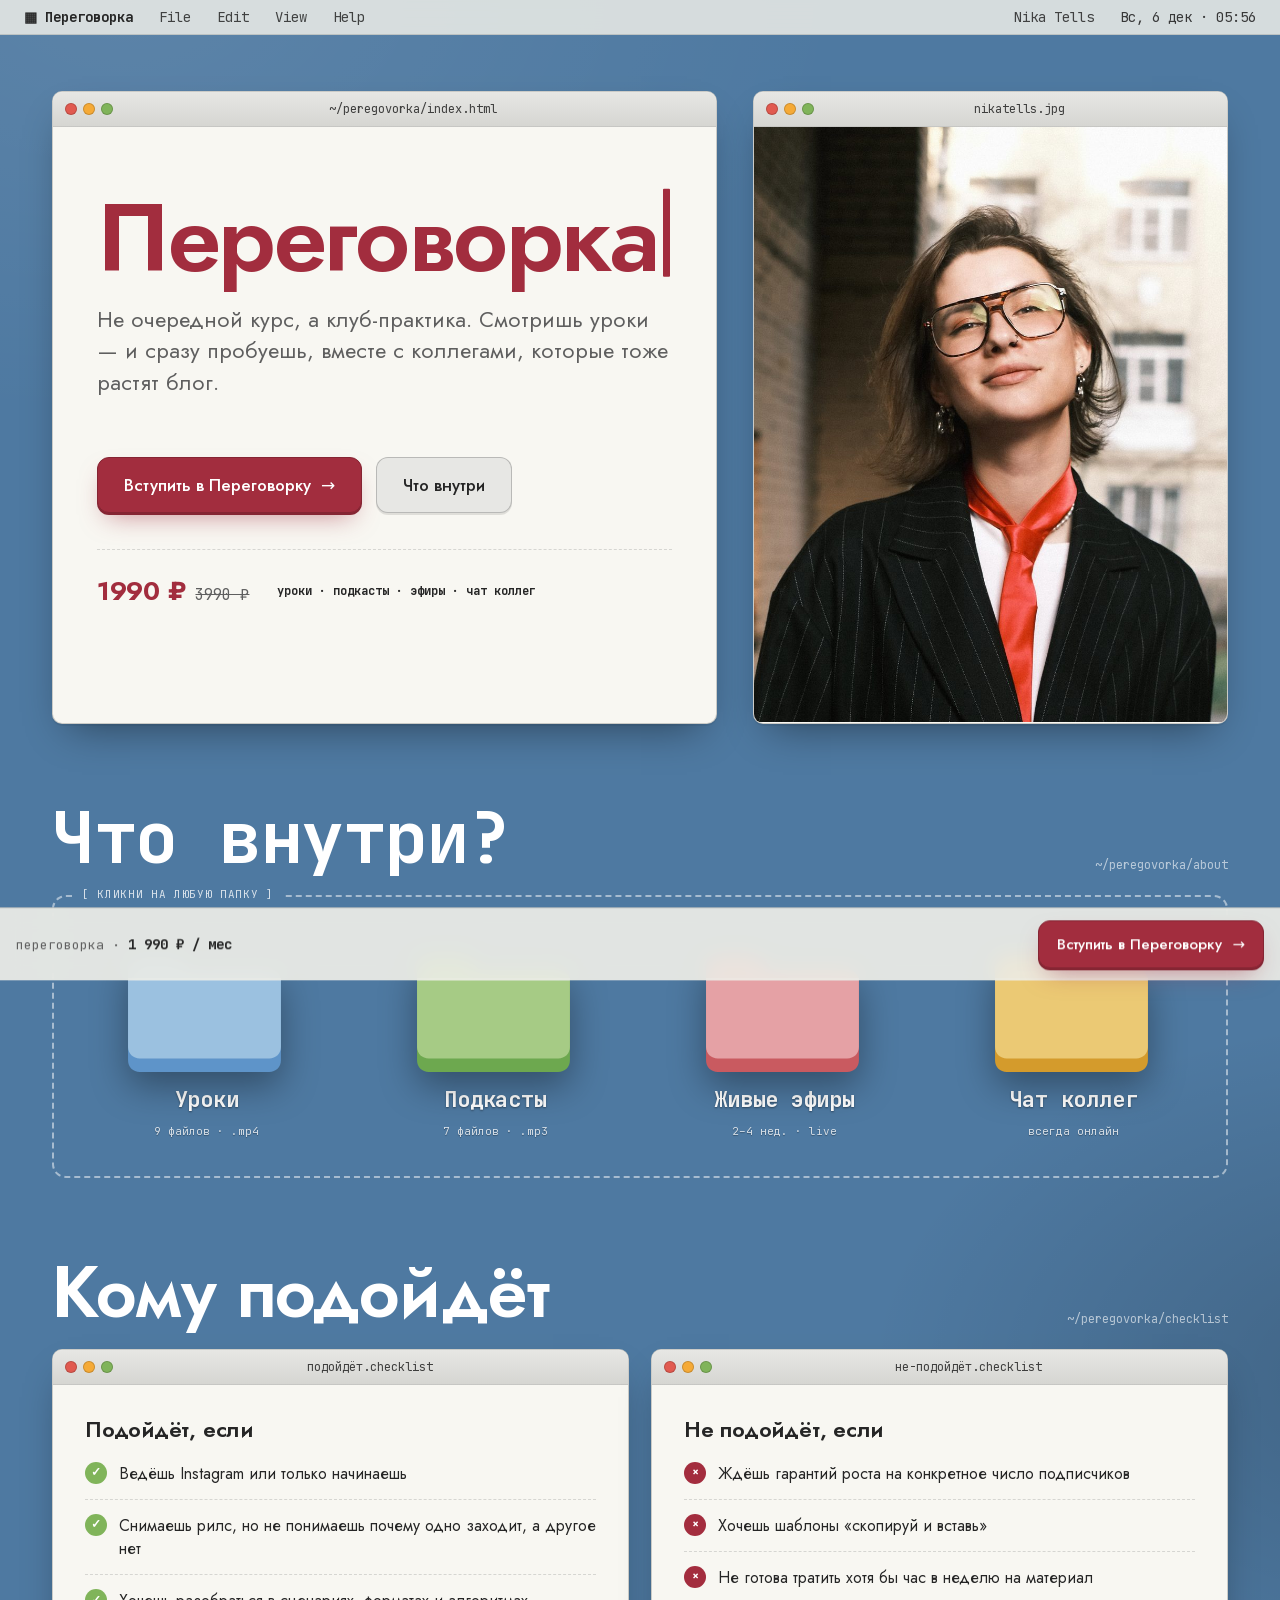
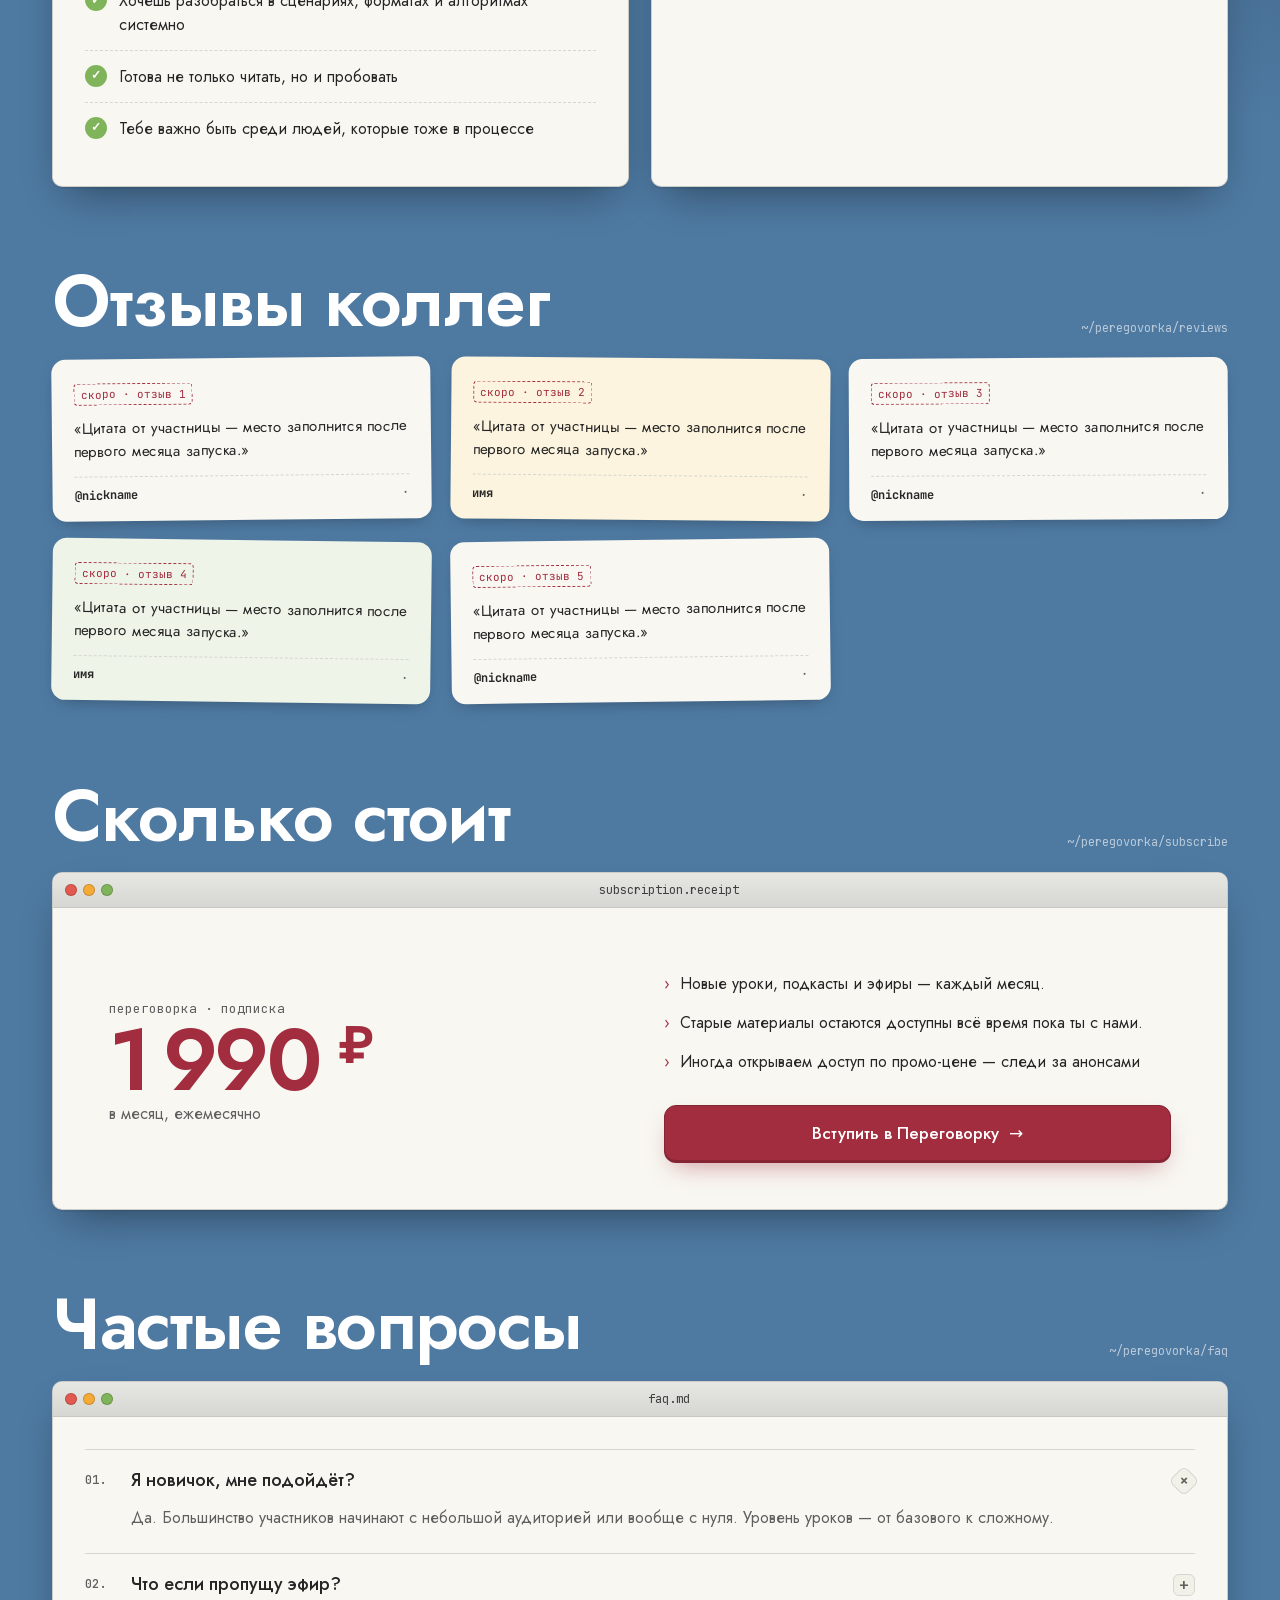
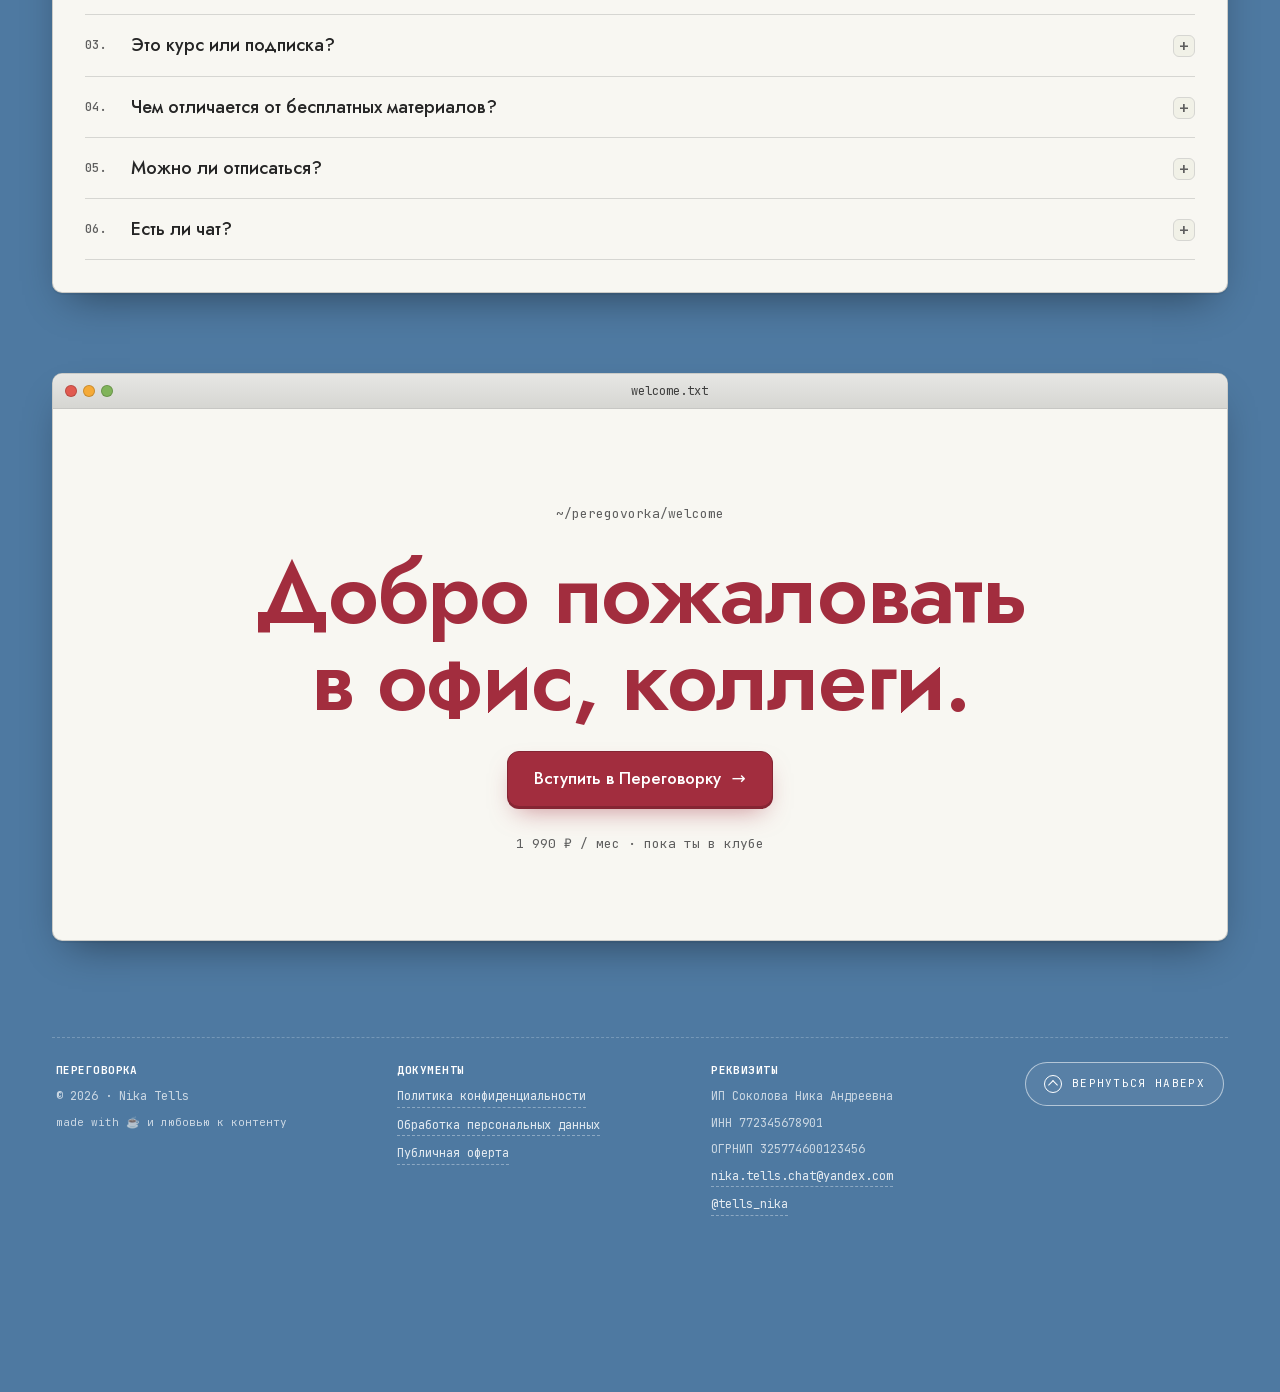
==== index.html @ 67dcc4d6 "hero rework: new lead copy, price fork, Nika photo (portrait card + mobile avatar byline); footer: r" ====
<!DOCTYPE html>
<html lang="ru"><head>
<meta charset="utf-8">
<meta name="viewport" content="width=device-width, initial-scale=1, viewport-fit=cover">
<title>Переговорка — закрытый канал для коллег по контенту</title>

<link rel="preconnect" href="https://fonts.googleapis.com">
<link rel="preconnect" href="https://fonts.gstatic.com" crossorigin="">
<style>/* cyrillic-ext */
@font-face {
  font-family: 'JetBrains Mono';
  font-style: normal;
  font-weight: 400;
  font-display: swap;
  src: url("assets/fonts/7d525f78-45b6-4151-8721-38cd5cc55873.woff2") format('woff2');
  unicode-range: U+0460-052F, U+1C80-1C8A, U+20B4, U+2DE0-2DFF, U+A640-A69F, U+FE2E-FE2F;
}
/* cyrillic */
@font-face {
  font-family: 'JetBrains Mono';
  font-style: normal;
  font-weight: 400;
  font-display: swap;
  src: url("assets/fonts/33773564-27f2-46d2-ac02-79bf94b6fef0.woff2") format('woff2');
  unicode-range: U+0301, U+0400-045F, U+0490-0491, U+04B0-04B1, U+2116;
}
/* greek */
@font-face {
  font-family: 'JetBrains Mono';
  font-style: normal;
  font-weight: 400;
  font-display: swap;
  src: url("assets/fonts/a0dda66d-fa15-4a64-88c3-a84119914d4a.woff2") format('woff2');
  unicode-range: U+0370-0377, U+037A-037F, U+0384-038A, U+038C, U+038E-03A1, U+03A3-03FF;
}
/* vietnamese */
@font-face {
  font-family: 'JetBrains Mono';
  font-style: normal;
  font-weight: 400;
  font-display: swap;
  src: url("assets/fonts/a0368765-8b7a-47cf-abe1-8f0c10786e99.woff2") format('woff2');
  unicode-range: U+0102-0103, U+0110-0111, U+0128-0129, U+0168-0169, U+01A0-01A1, U+01AF-01B0, U+0300-0301, U+0303-0304, U+0308-0309, U+0323, U+0329, U+1EA0-1EF9, U+20AB;
}
/* latin-ext */
@font-face {
  font-family: 'JetBrains Mono';
  font-style: normal;
  font-weight: 400;
  font-display: swap;
  src: url("assets/fonts/d216de63-ce4d-42bb-b8f4-de39a5acc627.woff2") format('woff2');
  unicode-range: U+0100-02BA, U+02BD-02C5, U+02C7-02CC, U+02CE-02D7, U+02DD-02FF, U+0304, U+0308, U+0329, U+1D00-1DBF, U+1E00-1E9F, U+1EF2-1EFF, U+2020, U+20A0-20AB, U+20AD-20C0, U+2113, U+2C60-2C7F, U+A720-A7FF;
}
/* latin */
@font-face {
  font-family: 'JetBrains Mono';
  font-style: normal;
  font-weight: 400;
  font-display: swap;
  src: url("assets/fonts/53fd3a00-3b4b-4d49-b9ed-c6ea33373774.woff2") format('woff2');
  unicode-range: U+0000-00FF, U+0131, U+0152-0153, U+02BB-02BC, U+02C6, U+02DA, U+02DC, U+0304, U+0308, U+0329, U+2000-206F, U+20AC, U+2122, U+2191, U+2193, U+2212, U+2215, U+FEFF, U+FFFD;
}
/* cyrillic-ext */
@font-face {
  font-family: 'JetBrains Mono';
  font-style: normal;
  font-weight: 500;
  font-display: swap;
  src: url("assets/fonts/7d525f78-45b6-4151-8721-38cd5cc55873.woff2") format('woff2');
  unicode-range: U+0460-052F, U+1C80-1C8A, U+20B4, U+2DE0-2DFF, U+A640-A69F, U+FE2E-FE2F;
}
/* cyrillic */
@font-face {
  font-family: 'JetBrains Mono';
  font-style: normal;
  font-weight: 500;
  font-display: swap;
  src: url("assets/fonts/33773564-27f2-46d2-ac02-79bf94b6fef0.woff2") format('woff2');
  unicode-range: U+0301, U+0400-045F, U+0490-0491, U+04B0-04B1, U+2116;
}
/* greek */
@font-face {
  font-family: 'JetBrains Mono';
  font-style: normal;
  font-weight: 500;
  font-display: swap;
  src: url("assets/fonts/a0dda66d-fa15-4a64-88c3-a84119914d4a.woff2") format('woff2');
  unicode-range: U+0370-0377, U+037A-037F, U+0384-038A, U+038C, U+038E-03A1, U+03A3-03FF;
}
/* vietnamese */
@font-face {
  font-family: 'JetBrains Mono';
  font-style: normal;
  font-weight: 500;
  font-display: swap;
  src: url("assets/fonts/a0368765-8b7a-47cf-abe1-8f0c10786e99.woff2") format('woff2');
  unicode-range: U+0102-0103, U+0110-0111, U+0128-0129, U+0168-0169, U+01A0-01A1, U+01AF-01B0, U+0300-0301, U+0303-0304, U+0308-0309, U+0323, U+0329, U+1EA0-1EF9, U+20AB;
}
/* latin-ext */
@font-face {
  font-family: 'JetBrains Mono';
  font-style: normal;
  font-weight: 500;
  font-display: swap;
  src: url("assets/fonts/d216de63-ce4d-42bb-b8f4-de39a5acc627.woff2") format('woff2');
  unicode-range: U+0100-02BA, U+02BD-02C5, U+02C7-02CC, U+02CE-02D7, U+02DD-02FF, U+0304, U+0308, U+0329, U+1D00-1DBF, U+1E00-1E9F, U+1EF2-1EFF, U+2020, U+20A0-20AB, U+20AD-20C0, U+2113, U+2C60-2C7F, U+A720-A7FF;
}
/* latin */
@font-face {
  font-family: 'JetBrains Mono';
  font-style: normal;
  font-weight: 500;
  font-display: swap;
  src: url("assets/fonts/53fd3a00-3b4b-4d49-b9ed-c6ea33373774.woff2") format('woff2');
  unicode-range: U+0000-00FF, U+0131, U+0152-0153, U+02BB-02BC, U+02C6, U+02DA, U+02DC, U+0304, U+0308, U+0329, U+2000-206F, U+20AC, U+2122, U+2191, U+2193, U+2212, U+2215, U+FEFF, U+FFFD;
}
/* cyrillic-ext */
@font-face {
  font-family: 'JetBrains Mono';
  font-style: normal;
  font-weight: 700;
  font-display: swap;
  src: url("assets/fonts/7d525f78-45b6-4151-8721-38cd5cc55873.woff2") format('woff2');
  unicode-range: U+0460-052F, U+1C80-1C8A, U+20B4, U+2DE0-2DFF, U+A640-A69F, U+FE2E-FE2F;
}
/* cyrillic */
@font-face {
  font-family: 'JetBrains Mono';
  font-style: normal;
  font-weight: 700;
  font-display: swap;
  src: url("assets/fonts/33773564-27f2-46d2-ac02-79bf94b6fef0.woff2") format('woff2');
  unicode-range: U+0301, U+0400-045F, U+0490-0491, U+04B0-04B1, U+2116;
}
/* greek */
@font-face {
  font-family: 'JetBrains Mono';
  font-style: normal;
  font-weight: 700;
  font-display: swap;
  src: url("assets/fonts/a0dda66d-fa15-4a64-88c3-a84119914d4a.woff2") format('woff2');
  unicode-range: U+0370-0377, U+037A-037F, U+0384-038A, U+038C, U+038E-03A1, U+03A3-03FF;
}
/* vietnamese */
@font-face {
  font-family: 'JetBrains Mono';
  font-style: normal;
  font-weight: 700;
  font-display: swap;
  src: url("assets/fonts/a0368765-8b7a-47cf-abe1-8f0c10786e99.woff2") format('woff2');
  unicode-range: U+0102-0103, U+0110-0111, U+0128-0129, U+0168-0169, U+01A0-01A1, U+01AF-01B0, U+0300-0301, U+0303-0304, U+0308-0309, U+0323, U+0329, U+1EA0-1EF9, U+20AB;
}
/* latin-ext */
@font-face {
  font-family: 'JetBrains Mono';
  font-style: normal;
  font-weight: 700;
  font-display: swap;
  src: url("assets/fonts/d216de63-ce4d-42bb-b8f4-de39a5acc627.woff2") format('woff2');
  unicode-range: U+0100-02BA, U+02BD-02C5, U+02C7-02CC, U+02CE-02D7, U+02DD-02FF, U+0304, U+0308, U+0329, U+1D00-1DBF, U+1E00-1E9F, U+1EF2-1EFF, U+2020, U+20A0-20AB, U+20AD-20C0, U+2113, U+2C60-2C7F, U+A720-A7FF;
}
/* latin */
@font-face {
  font-family: 'JetBrains Mono';
  font-style: normal;
  font-weight: 700;
  font-display: swap;
  src: url("assets/fonts/53fd3a00-3b4b-4d49-b9ed-c6ea33373774.woff2") format('woff2');
  unicode-range: U+0000-00FF, U+0131, U+0152-0153, U+02BB-02BC, U+02C6, U+02DA, U+02DC, U+0304, U+0308, U+0329, U+2000-206F, U+20AC, U+2122, U+2191, U+2193, U+2212, U+2215, U+FEFF, U+FFFD;
}
/* cyrillic */
@font-face {
  font-family: 'Jost';
  font-style: normal;
  font-weight: 400;
  font-display: swap;
  src: url("assets/fonts/aaf7471b-4a10-45ea-9744-6856aff43ccb.woff2") format('woff2');
  unicode-range: U+0301, U+0400-045F, U+0490-0491, U+04B0-04B1, U+2116;
}
/* latin-ext */
@font-face {
  font-family: 'Jost';
  font-style: normal;
  font-weight: 400;
  font-display: swap;
  src: url("assets/fonts/447b1b85-316c-4622-937e-bc30ddf2b51e.woff2") format('woff2');
  unicode-range: U+0100-02BA, U+02BD-02C5, U+02C7-02CC, U+02CE-02D7, U+02DD-02FF, U+0304, U+0308, U+0329, U+1D00-1DBF, U+1E00-1E9F, U+1EF2-1EFF, U+2020, U+20A0-20AB, U+20AD-20C0, U+2113, U+2C60-2C7F, U+A720-A7FF;
}
/* latin */
@font-face {
  font-family: 'Jost';
  font-style: normal;
  font-weight: 400;
  font-display: swap;
  src: url("assets/fonts/dd70dbce-d1fb-442c-b562-ff28ec5b200f.woff2") format('woff2');
  unicode-range: U+0000-00FF, U+0131, U+0152-0153, U+02BB-02BC, U+02C6, U+02DA, U+02DC, U+0304, U+0308, U+0329, U+2000-206F, U+20AC, U+2122, U+2191, U+2193, U+2212, U+2215, U+FEFF, U+FFFD;
}
/* cyrillic */
@font-face {
  font-family: 'Jost';
  font-style: normal;
  font-weight: 500;
  font-display: swap;
  src: url("assets/fonts/aaf7471b-4a10-45ea-9744-6856aff43ccb.woff2") format('woff2');
  unicode-range: U+0301, U+0400-045F, U+0490-0491, U+04B0-04B1, U+2116;
}
/* latin-ext */
@font-face {
  font-family: 'Jost';
  font-style: normal;
  font-weight: 500;
  font-display: swap;
  src: url("assets/fonts/447b1b85-316c-4622-937e-bc30ddf2b51e.woff2") format('woff2');
  unicode-range: U+0100-02BA, U+02BD-02C5, U+02C7-02CC, U+02CE-02D7, U+02DD-02FF, U+0304, U+0308, U+0329, U+1D00-1DBF, U+1E00-1E9F, U+1EF2-1EFF, U+2020, U+20A0-20AB, U+20AD-20C0, U+2113, U+2C60-2C7F, U+A720-A7FF;
}
/* latin */
@font-face {
  font-family: 'Jost';
  font-style: normal;
  font-weight: 500;
  font-display: swap;
  src: url("assets/fonts/dd70dbce-d1fb-442c-b562-ff28ec5b200f.woff2") format('woff2');
  unicode-range: U+0000-00FF, U+0131, U+0152-0153, U+02BB-02BC, U+02C6, U+02DA, U+02DC, U+0304, U+0308, U+0329, U+2000-206F, U+20AC, U+2122, U+2191, U+2193, U+2212, U+2215, U+FEFF, U+FFFD;
}
/* cyrillic */
@font-face {
  font-family: 'Jost';
  font-style: normal;
  font-weight: 600;
  font-display: swap;
  src: url("assets/fonts/aaf7471b-4a10-45ea-9744-6856aff43ccb.woff2") format('woff2');
  unicode-range: U+0301, U+0400-045F, U+0490-0491, U+04B0-04B1, U+2116;
}
/* latin-ext */
@font-face {
  font-family: 'Jost';
  font-style: normal;
  font-weight: 600;
  font-display: swap;
  src: url("assets/fonts/447b1b85-316c-4622-937e-bc30ddf2b51e.woff2") format('woff2');
  unicode-range: U+0100-02BA, U+02BD-02C5, U+02C7-02CC, U+02CE-02D7, U+02DD-02FF, U+0304, U+0308, U+0329, U+1D00-1DBF, U+1E00-1E9F, U+1EF2-1EFF, U+2020, U+20A0-20AB, U+20AD-20C0, U+2113, U+2C60-2C7F, U+A720-A7FF;
}
/* latin */
@font-face {
  font-family: 'Jost';
  font-style: normal;
  font-weight: 600;
  font-display: swap;
  src: url("assets/fonts/dd70dbce-d1fb-442c-b562-ff28ec5b200f.woff2") format('woff2');
  unicode-range: U+0000-00FF, U+0131, U+0152-0153, U+02BB-02BC, U+02C6, U+02DA, U+02DC, U+0304, U+0308, U+0329, U+2000-206F, U+20AC, U+2122, U+2191, U+2193, U+2212, U+2215, U+FEFF, U+FFFD;
}
/* cyrillic */
@font-face {
  font-family: 'Jost';
  font-style: normal;
  font-weight: 700;
  font-display: swap;
  src: url("assets/fonts/aaf7471b-4a10-45ea-9744-6856aff43ccb.woff2") format('woff2');
  unicode-range: U+0301, U+0400-045F, U+0490-0491, U+04B0-04B1, U+2116;
}
/* latin-ext */
@font-face {
  font-family: 'Jost';
  font-style: normal;
  font-weight: 700;
  font-display: swap;
  src: url("assets/fonts/447b1b85-316c-4622-937e-bc30ddf2b51e.woff2") format('woff2');
  unicode-range: U+0100-02BA, U+02BD-02C5, U+02C7-02CC, U+02CE-02D7, U+02DD-02FF, U+0304, U+0308, U+0329, U+1D00-1DBF, U+1E00-1E9F, U+1EF2-1EFF, U+2020, U+20A0-20AB, U+20AD-20C0, U+2113, U+2C60-2C7F, U+A720-A7FF;
}
/* latin */
@font-face {
  font-family: 'Jost';
  font-style: normal;
  font-weight: 700;
  font-display: swap;
  src: url("assets/fonts/dd70dbce-d1fb-442c-b562-ff28ec5b200f.woff2") format('woff2');
  unicode-range: U+0000-00FF, U+0131, U+0152-0153, U+02BB-02BC, U+02C6, U+02DA, U+02DC, U+0304, U+0308, U+0329, U+2000-206F, U+20AC, U+2122, U+2191, U+2193, U+2212, U+2215, U+FEFF, U+FFFD;
}
</style>
<style>
  /* ---------- tokens ---------- */
  :root{
    --desk:        rgb(78,121,161);
    --desk-2:      rgb(63,103,140);
    --desk-deep:   rgb(45,80,115);
    --paper:       rgb(248,247,242);
    --paper-2:     rgb(241,241,231);
    --ink:         rgb(38,38,38);
    --ink-soft:    rgb(95,95,95);
    --line:        rgb(214,214,210);
    --line-2:      rgb(228,228,224);
    --bar:         rgb(231,231,228);
    --bar-2:       rgb(214,214,210);
    --accent:      rgb(162,45,62);   /* burgundy */
    --accent-deep: rgb(133,37,51);
    --highlight:   rgb(255,210,84);  /* warm yellow */
    --green:       rgb(128,180,90);
    --orange:      rgb(245,170,55);
    --red:         rgb(225,90,80);
    --blue-link:   rgb(45,115,180);
    --shadow-win:  0 1px 0 rgba(255,255,255,.4) inset, 0 18px 40px -16px rgba(0,0,0,.45), 0 2px 0 rgba(0,0,0,.06);
    --shadow-sm:   0 6px 18px -10px rgba(0,0,0,.5);
    --r-win:       10px;
    --r-card:      14px;
    --mono:        "JetBrains Mono", ui-monospace, SFMono-Regular, Menlo, monospace;
    --sans:        "Jost", ui-sans-serif, system-ui, -apple-system, "Segoe UI", Helvetica, Arial, sans-serif;
  }

  *{ box-sizing: border-box; }
  html, body{ margin:0; padding:0; }
  html{ background: var(--desk); }
  body{
    font-family: var(--sans);
    color: var(--ink);
    background:
      radial-gradient(1200px 700px at 10% 0%, rgba(255,255,255,.08), transparent 60%),
      radial-gradient(900px 600px at 110% 30%, rgba(0,0,0,.18), transparent 60%),
      var(--desk);
    min-height: 100vh;
    overflow-x: hidden;
    -webkit-font-smoothing: antialiased;
    text-rendering: optimizeLegibility;
    padding-bottom: 96px; /* room for sticky CTA */
  }

  ::selection{ background: var(--highlight); color: var(--ink); }

  /* ---------- top menubar (decorative) ---------- */
  .menubar{
    position: sticky; top: 0; z-index: 50;
    background: rgba(238,238,232,.85);
    backdrop-filter: blur(10px);
    -webkit-backdrop-filter: blur(10px);
    border-bottom: 1px solid rgba(0,0,0,.12);
    color: var(--ink);
    font-family: var(--mono);
    font-size: 13px;
    display: flex; align-items: center; gap: 22px;
    padding: 8px 18px;
  }
  .menubar .logo{ font-weight: 700; }
  .menubar .item{ opacity: .85; }
  .menubar .spacer{ flex: 1; }
  .menubar .clock{ font-variant-numeric: tabular-nums; opacity: .9; }
  .menubar .item.hide-sm{ display: none; }
  @media (min-width: 720px){
    .menubar{ font-size: 14px; gap: 26px; padding: 8px 24px; }
    .menubar .item.hide-sm{ display: inline; }
  }

  /* ---------- shell ---------- */
  .desk{
    max-width: 1240px;
    margin: 0 auto;
    padding: 28px 16px 60px;
  }
  @media (min-width: 720px){ .desk{ padding: 56px 32px 80px; } }

  /* ---------- generic window ---------- */
  .win{
    position: relative;
    background: var(--paper);
    border-radius: var(--r-win);
    box-shadow: var(--shadow-win);
    overflow: hidden;
    border: 1px solid rgba(0,0,0,.18);
  }
  .win-bar{
    display: flex; align-items: center; gap: 10px;
    padding: 9px 12px;
    background: linear-gradient(180deg, var(--bar), var(--bar-2));
    border-bottom: 1px solid rgba(0,0,0,.14);
    font-family: var(--mono);
    font-size: 12px;
    color: rgba(0,0,0,.72);
  }
  .dots{ display: flex; gap: 6px; flex-shrink: 0; }
  .dot{ width: 12px; height: 12px; border-radius: 999px; box-shadow: inset 0 0 0 1px rgba(0,0,0,.18); }
  .dot.r{ background: var(--red); }
  .dot.y{ background: var(--orange); }
  .dot.g{ background: var(--green); }
  .win-title{
    flex: 1;
    text-align: center;
    font-family: var(--mono);
    font-size: 12px;
    color: rgba(0,0,0,.72);
    white-space: nowrap;
    overflow: hidden;
    text-overflow: ellipsis;
    padding: 0 8px;
  }
  .win-meta{ font-family: var(--mono); font-size: 11px; color: rgba(0,0,0,.5); flex-shrink: 0; }
  .win-body{ padding: 20px; }
  @media (min-width: 720px){ .win-body{ padding: 32px; } }

  /* ---------- buttons ---------- */
  .btn{
    display: inline-flex; align-items: center; justify-content: center; gap: 10px;
    font-family: var(--sans);
    font-weight: 500;
    font-size: 17px;
    line-height: 1;
    padding: 18px 26px;
    border-radius: 12px;
    border: 1px solid var(--accent-deep);
    background: var(--accent);
    color: #fff;
    text-decoration: none;
    cursor: pointer;
    box-shadow: 0 2px 0 var(--accent-deep), 0 12px 26px -10px rgba(162,45,62,.55);
    transition: transform .08s ease, box-shadow .15s ease, background .15s ease;
    min-height: 56px;
    white-space: nowrap;
  }
  .btn:hover{ background: rgb(178,55,72); }
  .btn:active{ transform: translateY(1px); box-shadow: 0 1px 0 var(--accent-deep), 0 6px 14px -8px rgba(162,45,62,.5); }
  .btn .arrow{ transition: transform .15s ease; }
  .btn:hover .arrow{ transform: translateX(3px); }
  .btn.ghost{
    background: var(--bar);
    color: var(--ink);
    border-color: rgba(0,0,0,.2);
    box-shadow: 0 2px 0 rgba(0,0,0,.1);
  }
  .btn.ghost:hover{ background: rgb(220,220,214); }

  /* ---------- typography ---------- */
  h1,h2,h3{ margin: 0; font-weight: 600; letter-spacing: -.01em; text-wrap: balance; }
  .display{
    font-family: var(--sans);
    font-weight: 600;
    font-size: clamp(38px, 10vw, 96px);
    line-height: .95;
    letter-spacing: -.025em;
    color: var(--accent);
    white-space: nowrap;
    max-width: 100%;
    /* keep height stable while text mutates */
    min-height: 1em;
    display: inline-flex;
    align-items: baseline;
  }
  /* reserve one line of height even when typed span is empty */
  .display::before{
    content: "\00a0";
    display: inline-block;
    width: 0;
    visibility: hidden;
  }
  .typed{ display: inline; }
  .caret{
    display: inline-block;
    width: .07em;
    height: .92em;
    background: var(--accent);
    margin-left: .06em;
    transform: translateY(.06em);
    animation: caret-blink 1s steps(2) infinite;
    border-radius: 1px;
    flex-shrink: 0;
  }
  @keyframes caret-blink{
    0%, 50% { opacity: 1; }
    50.01%, 100% { opacity: 0; }
  }
  @media (prefers-reduced-motion: reduce){
    .caret{ animation: none; opacity: 1; }
  }
  .h-section{
    font-family: var(--sans);
    font-weight: 600;
    font-size: clamp(34px, 6.5vw, 72px);
    line-height: .95;
    letter-spacing: -.02em;
    color: var(--accent);
  }
  .h-card{
    font-family: var(--sans);
    font-weight: 600;
    font-size: 22px;
    line-height: 1.15;
    letter-spacing: -.01em;
    color: var(--ink);
  }
  .lead{
    font-size: 18px; line-height: 1.45; color: var(--ink-soft);
    text-wrap: pretty;
  }
  @media (min-width: 720px){ .lead{ font-size: 22px; } }
  .body{ font-size: 16px; line-height: 1.5; color: var(--ink); text-wrap: pretty; }
  .label-mono{
    font-family: var(--mono);
    font-size: 12px;
    letter-spacing: .04em;
    color: var(--ink-soft);
    text-transform: lowercase;
  }
  .kbd{
    font-family: var(--mono);
    font-size: 11px;
    background: var(--paper-2);
    border: 1px solid var(--line);
    border-radius: 4px;
    padding: 2px 6px;
    color: var(--ink);
  }

  /* ---------- HERO ---------- */
  .hero{ position: relative; }
  .hero-grid{
    display: grid;
    grid-template-columns: 1fr;
    gap: 24px;
    align-items: stretch;
  }
  @media (min-width: 980px){
    .hero-grid{ grid-template-columns: 1.4fr 1fr; gap: 36px; }
  }
  .hero-win .win-body{
    display: flex; flex-direction: column; gap: 28px;
    padding-top: 28px; padding-bottom: 28px;
  }
  @media (min-width: 720px){
    .hero-win .win-body{ padding-top: 56px; padding-bottom: 56px; padding-left: 44px; padding-right: 44px; gap: 36px; }
  }
  /* tighter space between title and lead paragraph */
  .hero-win .win-body .display + .lead{ margin-top: -16px; }
  .hero-eyebrow{
    display: inline-flex; align-items: center; gap: 10px;
    font-family: var(--mono); font-size: 12px; color: var(--ink-soft);
    letter-spacing: .06em;
  }
  .hero-eyebrow .pulse{ width: 8px; height: 8px; border-radius: 999px; background: var(--green);
    box-shadow: 0 0 0 4px rgba(128,180,90,.22); animation: pulse 2.4s ease-in-out infinite; }
  @keyframes pulse{ 0%,100%{ box-shadow: 0 0 0 4px rgba(128,180,90,.22);} 50%{ box-shadow: 0 0 0 7px rgba(128,180,90,.08);} }
  .hero-cta-row{ display: flex; flex-wrap: wrap; gap: 14px; align-items: center; }
  .hero-meta{
    display: flex; flex-wrap: wrap; gap: 18px 28px; align-items: center;
    border-top: 1px dashed var(--line);
    padding-top: 22px;
  }
  .hero-meta div{ font-family: var(--mono); font-size: 12px; color: var(--ink-soft); }
  .hero-meta strong{ color: var(--ink); font-weight: 700; }
  .hero-price{ display: inline-flex; align-items: baseline; gap: 10px; }
  .hero-price-new{
    font-family: var(--sans);
    font-weight: 700;
    font-size: 26px;
    color: var(--accent);
    letter-spacing: -.01em;
  }
  .hero-price-old{
    font-family: var(--mono);
    font-size: 15px;
    color: var(--ink-soft);
    text-decoration: line-through;
  }

  /* sticky-note */
  .sticky{
    position: relative;
    background: var(--highlight);
    color: var(--ink);
    padding: 24px 22px 26px;
    border-radius: 4px;
    box-shadow: 0 14px 30px -12px rgba(0,0,0,.45), 0 1px 0 rgba(0,0,0,.05);
    transform: rotate(-2.2deg);
    font-family: var(--mono);
    font-size: 13px;
    line-height: 1.55;
  }
  .sticky::before{
    content: "";
    position: absolute; left: 50%; top: -10px; transform: translateX(-50%) rotate(2deg);
    width: 80px; height: 22px;
    background: rgba(255,255,255,.55);
    box-shadow: 0 1px 2px rgba(0,0,0,.1);
  }
  .sticky h3{ font-family: var(--sans); font-weight: 600; font-size: 17px; margin-bottom: 8px; }

  .desktop-side{ display: none; flex-direction: column; gap: 22px; align-items: stretch; }
  @media (min-width: 980px){
    .desktop-side{ display: flex; }
    .hero-photo{ aspect-ratio: auto; height: 100%; }
    .hero-photo .win-body{ height: calc(100% - 36px); }
  }
  /* mobile byline: avatar + name + role — shown inside hero-win instead of portrait card */
  .hero-byline{ display: flex; align-items: center; gap: 12px; }
  @media (min-width: 980px){ .hero-byline{ display: none; } }
  .hero-byline-avatar{
    width: 56px; height: 56px;
    border-radius: 999px;
    object-fit: cover;
    flex-shrink: 0;
    box-shadow: 0 2px 8px rgba(0,0,0,.15);
  }
  .hero-byline-text{ display: flex; flex-direction: column; gap: 2px; }
  .hero-byline-name{
    font-family: var(--sans); font-weight: 600; font-size: 15px;
    color: var(--ink); letter-spacing: -.01em;
  }
  .hero-byline-role{
    font-family: var(--mono); font-size: 11px;
    color: var(--ink-soft); letter-spacing: .04em;
  }
  .folder-stack{ display: flex; gap: 14px; flex-wrap: wrap; }
  .folder{
    display: flex; flex-direction: column; align-items: center; gap: 6px;
    width: 88px;
    cursor: default;
  }
  .folder svg{ filter: drop-shadow(0 6px 8px rgba(0,0,0,.25)); }
  .folder-label{
    font-family: var(--mono); font-size: 11px; color: #fff;
    text-shadow: 0 1px 2px rgba(0,0,0,.4);
    text-align: center;
    padding: 1px 6px;
    border-radius: 3px;
  }
  .folder.selected .folder-label{ background: rgba(255,255,255,.22); }

  /* meme image card */
  .meme{
    background: #fff;
    border-radius: 6px;
    padding: 10px 10px 38px;
    box-shadow: 0 18px 30px -16px rgba(0,0,0,.5);
    transform: rotate(2deg);
    position: relative;
  }
  .meme-img{
    aspect-ratio: 4 / 3;
    background:
      repeating-linear-gradient(135deg, rgba(0,0,0,.04) 0 8px, transparent 8px 16px),
      linear-gradient(180deg, rgb(232,228,218), rgb(214,209,196));
    border-radius: 3px;
    position: relative;
    overflow: hidden;
  }
  .meme-img::after{
    content: "[ мем-картинка про SMM ]";
    position: absolute; inset: 0;
    display: flex; align-items: center; justify-content: center;
    font-family: var(--mono); font-size: 11px; color: rgba(0,0,0,.45);
    text-align: center;
  }
  .meme-cap{ position: absolute; bottom: 8px; left: 14px; right: 14px;
    font-family: var(--mono); font-size: 11px; color: var(--ink-soft); text-align: center; }

  /* ---------- section header ---------- */
  .section{
    margin-top: 80px;
  }
  .section-head{
    display: flex; align-items: end; justify-content: space-between; gap: 20px;
    margin-bottom: 22px;
    color: #fff;
  }
  .section-head .num{
    font-family: var(--mono); font-size: 13px; color: rgba(255,255,255,.7);
    letter-spacing: .1em;
  }
  .section-head h2{ color: #fff; }
  .section-head .h-section{ color: #fff; }
  .section-path{
    font-family: var(--mono); font-size: 12px; color: rgba(255,255,255,.6);
    text-align: right;
    white-space: nowrap;
    overflow: hidden;
    text-overflow: ellipsis;
    max-width: 50%;
  }
  @media (max-width: 640px){ .section-path{ display: none; } }

  /* ---------- 02 big folders ---------- */
  .folders-wrap{ position: relative; margin-bottom: 0; }

  .marker-note-mobile{
    display: flex;
    align-items: center;
    justify-content: center;
    gap: 10px;
    margin-top: 18px;
    padding: 14px 20px;
    border: 2px dashed rgba(255,255,255,.7);
    border-radius: 14px;
    color: #fff;
    font-family: "JetBrains Mono", ui-monospace, monospace;
    font-size: 13px;
    line-height: 1.4;
    text-align: center;
    text-shadow: 0 1px 2px rgba(0,0,0,.2);
    letter-spacing: .02em;
  }
  @media (min-width: 720px){
    .marker-note-mobile{ font-size: 14px; padding: 16px 22px; margin-top: 22px; }
  }

  .big-folders{
    display: grid;
    grid-template-columns: repeat(2, 1fr);
    gap: 24px 16px;
    padding: 18px 14px 14px;
    border: 2px dashed rgba(255,255,255,.5);
    border-radius: 14px;
    position: relative;
    margin-top: 18px;
  }
  .big-folders::before{
    content: "[ кликни на любую папку ]";
    position: absolute;
    top: -10px;
    left: 18px;
    background: var(--desk);
    padding: 0 10px;
    font-family: var(--mono);
    font-size: 11px;
    letter-spacing: .06em;
    text-transform: uppercase;
    color: rgba(255,255,255,.78);
  }
  @media (min-width: 720px){
    .big-folders{ grid-template-columns: repeat(4, 1fr); gap: 32px 20px; padding: 30px 18px 22px; }
  }
  .big-folder{
    appearance: none;
    background: transparent;
    border: 0;
    padding: 14px 8px 16px;
    border-radius: 14px;
    display: flex; flex-direction: column; align-items: center; gap: 10px;
    cursor: pointer;
    color: #fff;
    font-family: var(--sans);
    transition: transform .18s ease, background .18s ease;
    text-align: center;
  }
  .big-folder:hover{ background: rgba(255,255,255,.1); transform: translateY(-3px); }
  .big-folder:focus-visible{ outline: 2px solid #fff; outline-offset: 2px; }
  .big-folder:active{ transform: translateY(0) scale(.98); }
  .bf-icon{
    width: 100%;
    max-width: 168px;
    height: auto;
    aspect-ratio: 200 / 160;
    filter: drop-shadow(0 14px 18px rgba(0,0,0,.35));
  }
  .bf-label{
    font-family: var(--sans); font-weight: 600; font-size: 22px;
    color: #fff;
    text-shadow: 0 1px 2px rgba(0,0,0,.4);
    letter-spacing: -.01em;
  }
  .bf-meta{
    font-family: var(--mono); font-size: 11px;
    color: rgba(255,255,255,.78);
    text-shadow: 0 1px 1px rgba(0,0,0,.3);
  }

  /* ---------- modal ---------- */
  .modal-overlay{
    position: fixed; inset: 0;
    z-index: 80;
    background: rgba(20, 35, 55, .55);
    backdrop-filter: blur(4px);
    -webkit-backdrop-filter: blur(4px);
    display: none;
    align-items: flex-start;
    justify-content: center;
    padding: 40px 16px 60px;
    overflow-y: auto;
    opacity: 0;
    transition: opacity .2s ease;
  }
  @media (min-width: 720px){ .modal-overlay{ padding: 80px 24px; align-items: center; } }
  .modal-overlay.open{ display: flex; opacity: 1; }
  .modal{
    background: var(--paper);
    width: 100%;
    max-width: 720px;
    border-radius: var(--r-win);
    box-shadow: 0 30px 80px -20px rgba(0,0,0,.65), 0 1px 0 rgba(255,255,255,.4) inset;
    border: 1px solid rgba(0,0,0,.18);
    overflow: hidden;
    transform: translateY(12px) scale(.98);
    transition: transform .25s cubic-bezier(.2,.8,.2,1);
    margin: auto;
  }
  .modal-overlay.open .modal{ transform: translateY(0) scale(1); }
  .modal-bar{
    display: flex; align-items: center; gap: 10px;
    padding: 9px 12px;
    background: linear-gradient(180deg, var(--bar), var(--bar-2));
    border-bottom: 1px solid rgba(0,0,0,.14);
    font-family: var(--mono); font-size: 12px;
    color: rgba(0,0,0,.72);
    position: sticky; top: 0; z-index: 1;
  }
  .modal-close{
    appearance: none;
    background: var(--red);
    border: 1px solid rgba(0,0,0,.25);
    width: 14px; height: 14px;
    border-radius: 999px;
    padding: 0;
    cursor: pointer;
    position: relative;
    flex-shrink: 0;
    box-shadow: inset 0 1px 0 rgba(255,255,255,.4);
    transition: background .15s ease;
  }
  .modal-close:hover{ background: rgb(240, 100, 90); }
  .modal-close:hover::before,
  .modal-close:hover::after{ opacity: 1; }
  .modal-close::before, .modal-close::after{
    content: "";
    position: absolute;
    left: 50%; top: 50%;
    width: 7px; height: 1.5px;
    background: rgba(0,0,0,.7);
    border-radius: 1px;
    opacity: 0;
    transition: opacity .12s ease;
  }
  .modal-close::before{ transform: translate(-50%,-50%) rotate(45deg); }
  .modal-close::after{ transform: translate(-50%,-50%) rotate(-45deg); }
  .modal-close-dots{ display: flex; gap: 6px; flex-shrink: 0; }
  .modal-close-dots .dot{ width: 12px; height: 12px; border-radius: 999px; box-shadow: inset 0 0 0 1px rgba(0,0,0,.15); opacity: .55; }
  .modal-close-dots .dot.y{ background: var(--orange); }
  .modal-close-dots .dot.g{ background: var(--green); }
  .modal-title{
    flex: 1; text-align: center;
    font-family: var(--mono); font-size: 12px;
    color: rgba(0,0,0,.72);
    white-space: nowrap; overflow: hidden; text-overflow: ellipsis;
    padding: 0 8px;
  }
  .modal-meta{ font-family: var(--mono); font-size: 11px; color: rgba(0,0,0,.5); flex-shrink: 0; }
  .modal-body{ padding: 22px 22px 28px; }
  .modal-intro{
    font-size: 15px; line-height: 1.5; color: var(--ink);
    margin: 0 0 18px;
    text-wrap: pretty;
  }
  .modal-list{ display: flex; flex-direction: column; }
  .modal-list .file-row{ font-size: 15px; }
  .modal-cta-row{
    display: flex; gap: 12px; flex-wrap: wrap; align-items: center;
    margin-top: 22px;
    padding-top: 18px;
    border-top: 1px dashed var(--line);
  }
  .modal-cta-row .hint{
    font-family: var(--mono); font-size: 12px; color: var(--ink-soft);
  }
  body.modal-locked{ overflow: hidden; }

  /* ---------- 02 cards (legacy, retained for safety) ---------- */
  .four-cards{
    display: grid; grid-template-columns: 1fr; gap: 18px;
  }
  @media (min-width: 720px){ .four-cards{ grid-template-columns: repeat(2, 1fr); gap: 22px; } }
  .feature-card .win-body{ display: flex; flex-direction: column; gap: 14px; min-height: 240px; }
  .feature-card .icon-row{ display: flex; align-items: center; gap: 12px; }
  .feature-card .ic-folder{ flex-shrink: 0; }
  .feature-card p{ margin: 0; }
  .feature-card.tinted-1 .win-bar{ background: linear-gradient(180deg, #f0e7d4, #e6dcc7); }
  .feature-card.tinted-2 .win-bar{ background: linear-gradient(180deg, #dfe7ee, #cfd9e3); }
  .feature-card.tinted-3 .win-bar{ background: linear-gradient(180deg, #efddd8, #e3cdc6); }
  .feature-card.tinted-4 .win-bar{ background: linear-gradient(180deg, #dde7d8, #cad8c4); }

  /* ---------- 02 about-note window ---------- */
  .about-note{ margin-top: 14px; }
  @media (min-width: 720px){ .about-note{ margin-top: 28px; } }
  .about-note-body{
    display: flex; flex-direction: column; gap: 14px;
  }
  .about-note-body .body{
    margin: 0;
    font-size: 16px;
    line-height: 1.55;
    color: var(--ink);
  }
  @media (min-width: 720px){ .about-note-body .body{ font-size: 17px; } }
  .about-note-body .about-note-foot{
    color: var(--ink-soft);
    border-top: 1px dashed var(--line);
    padding-top: 14px;
    font-size: 15px;
  }

  /* ---------- 03 finder list ---------- */
  .finder-cols{
    display: grid; grid-template-columns: 1fr; gap: 0;
  }
  @media (min-width: 880px){ .finder-cols{ grid-template-columns: 1fr 1fr; } }
  .finder-col{ padding: 24px 22px; }
  .finder-col + .finder-col{ border-top: 1px solid var(--line); }
  @media (min-width: 880px){
    .finder-col + .finder-col{ border-top: none; border-left: 1px solid var(--line); }
  }
  .finder-col h3{
    font-family: var(--mono); font-weight: 700; font-size: 12px; color: var(--ink-soft);
    text-transform: uppercase; letter-spacing: .08em; margin-bottom: 14px;
    display: flex; align-items: center; gap: 8px;
  }
  .file-row{
    display: flex; align-items: center; gap: 12px;
    padding: 9px 8px;
    border-radius: 6px;
    font-size: 15px; color: var(--ink);
    line-height: 1.3;
  }
  .file-row + .file-row{ border-top: 1px solid var(--line-2); }
  .file-row:hover{ background: rgba(78,121,161,.08); }
  .file-row .ic{ flex-shrink: 0; opacity: .9; }
  .file-row .ext{ font-family: var(--mono); font-size: 11px; color: var(--ink-soft); margin-left: auto; flex-shrink: 0; }

  /* ---------- 04 live formats ---------- */
  .live-grid{
    display: grid; grid-template-columns: 1fr; gap: 20px;
  }
  @media (min-width: 980px){ .live-grid{ grid-template-columns: repeat(3, 1fr); } }
  .live-card .win-body{ padding: 24px; }
  .live-card h3{ margin-bottom: 10px; }
  .live-card .tag{
    display: inline-flex; align-items: center; gap: 6px;
    font-family: var(--mono); font-size: 11px;
    background: var(--paper-2); border: 1px solid var(--line);
    padding: 4px 8px; border-radius: 4px; margin-bottom: 14px;
    color: var(--ink-soft);
  }
  .live-card .tag .live-dot{ width: 6px; height: 6px; border-radius: 999px; background: var(--red); animation: pulse 1.6s infinite; }

  /* ---------- 05 author ---------- */
  .author-grid{
    display: grid; grid-template-columns: 1fr; gap: 24px; align-items: stretch;
  }
  @media (min-width: 880px){ .author-grid{ grid-template-columns: 380px 1fr; gap: 32px; } }
  .photo-card{ aspect-ratio: 3/4; }
  .photo-card .win-body{ padding: 0; height: calc(100% - 36px); overflow: hidden; }
  .photo-fill{
    display: block;
    width: 100%; height: 100%;
    object-fit: cover;
  }
  .author-text{ display: flex; flex-direction: column; gap: 18px; }
  .author-text p{ font-size: 18px; line-height: 1.55; margin: 0; color: var(--ink); }
  .signature{
    font-family: var(--sans); font-style: italic; font-weight: 500; font-size: 22px;
    color: var(--accent);
  }

  /* ---------- 06 fit / not fit ---------- */
  .fit-grid{
    display: grid; grid-template-columns: 1fr; gap: 18px;
  }
  @media (min-width: 880px){ .fit-grid{ grid-template-columns: 1fr 1fr; gap: 22px; } }
  .checklist{ list-style: none; margin: 0; padding: 0; }
  .checklist li{
    display: flex; gap: 12px;
    padding: 14px 0;
    border-bottom: 1px dashed var(--line);
    font-size: 16px; line-height: 1.45;
  }
  .checklist li:last-child{ border-bottom: none; }
  .check{ flex-shrink: 0; width: 22px; height: 22px; border-radius: 999px;
    display: inline-flex; align-items: center; justify-content: center; font-family: var(--mono);
    font-weight: 700; font-size: 12px;
  }
  .check.ok{ background: var(--green); color: #fff; }
  .check.no{ background: var(--bar); color: var(--ink-soft); }

  /* ---------- 07 reviews ---------- */
  .review-grid{
    display: grid; grid-template-columns: 1fr; gap: 20px;
  }
  @media (min-width: 720px){ .review-grid{ grid-template-columns: repeat(2, 1fr); } }
  @media (min-width: 1020px){ .review-grid{ grid-template-columns: repeat(3, 1fr); } }
  .review{
    background: var(--paper);
    border-radius: var(--r-card);
    padding: 22px 22px 18px;
    box-shadow: var(--shadow-sm);
    position: relative;
    transform: rotate(-.6deg);
  }
  .review:nth-child(2){ transform: rotate(.5deg); background: rgb(252, 244, 222); }
  .review:nth-child(3){ transform: rotate(-.3deg); }
  .review:nth-child(4){ transform: rotate(.7deg); background: rgb(238, 244, 232); }
  .review:nth-child(5){ transform: rotate(-.7deg); }
  .review .quote{
    font-size: 15px; line-height: 1.5; color: var(--ink); margin: 0 0 14px;
  }
  .review .who{
    font-family: var(--mono); font-size: 12px; color: var(--ink-soft);
    border-top: 1px dashed var(--line);
    padding-top: 10px;
    display: flex; justify-content: space-between; gap: 10px;
  }
  .review .who b{ color: var(--ink); font-weight: 700; }
  .review .placeholder{
    font-family: var(--mono); font-size: 11px; color: var(--accent);
    border: 1px dashed var(--accent);
    padding: 3px 6px; border-radius: 4px;
    display: inline-block; margin-bottom: 12px;
    text-transform: lowercase;
  }

  /* ---------- 08 price ---------- */
  .price-win .win-body{ padding: 36px 28px; }
  @media (min-width: 720px){ .price-win .win-body{ padding: 56px 56px 48px; } }
  .price-row{
    display: grid; grid-template-columns: 1fr; gap: 28px; align-items: center;
  }
  @media (min-width: 880px){ .price-row{ grid-template-columns: 1fr 1fr; gap: 48px; } }
  .price-tag{
    font-family: var(--sans); font-weight: 600;
    font-size: clamp(72px, 14vw, 168px);
    line-height: .85;
    letter-spacing: -.04em;
    color: var(--accent);
  }
  .price-tag .cur{ font-size: .6em; vertical-align: top; margin-left: .12em; }
  .price-meta{ font-family: var(--mono); font-size: 13px; color: var(--ink-soft); margin-bottom: 6px; }
  .price-list{ list-style: none; margin: 0 0 24px; padding: 0; }
  .price-list li{ display: flex; gap: 10px; padding: 8px 0; font-size: 16px; line-height: 1.45; }
  .price-list .ic{ flex-shrink: 0; color: var(--accent); }

  /* ---------- 09 FAQ ---------- */
  .faq-list{ display: flex; flex-direction: column; }
  details.faq{
    border-bottom: 1px solid var(--line);
    padding: 18px 0;
  }
  details.faq:first-child{ border-top: 1px solid var(--line); }
  details.faq[open] summary .plus{ transform: rotate(45deg); }
  details.faq summary{
    list-style: none;
    cursor: pointer;
    display: flex; align-items: flex-start; gap: 18px;
    font-size: 18px; line-height: 1.35; font-weight: 500;
    color: var(--ink);
  }
  details.faq summary::-webkit-details-marker{ display: none; }
  .faq .num{ font-family: var(--mono); font-size: 12px; color: var(--ink-soft); flex-shrink: 0; padding-top: 4px; min-width: 28px; }
  .faq .q{ flex: 1; text-wrap: pretty; }
  .faq .plus{
    flex-shrink: 0;
    width: 22px; height: 22px;
    display: inline-flex; align-items: center; justify-content: center;
    border: 1px solid var(--line); border-radius: 6px;
    font-family: var(--mono); font-size: 16px; line-height: 1; color: var(--ink-soft);
    background: var(--paper-2);
    transition: transform .2s ease;
    margin-top: 2px;
  }
  .faq .a{
    padding: 14px 0 4px 46px;
    font-size: 16px; line-height: 1.55; color: var(--ink-soft);
    text-wrap: pretty;
  }

  /* ---------- 10 final ---------- */
  .final-card .win-body{
    text-align: center;
    padding: 56px 24px;
    display: flex; flex-direction: column; gap: 28px; align-items: center;
  }
  @media (min-width: 720px){ .final-card .win-body{ padding: 96px 24px 88px; } }
  .final-title{
    font-family: var(--sans); font-weight: 600;
    font-size: clamp(38px, 8vw, 88px);
    line-height: .98;
    letter-spacing: -.02em;
    color: var(--accent);
    text-wrap: balance;
  }
  .final-card .sub{ font-family: var(--mono); color: var(--ink-soft); font-size: 13px; }

  /* ---------- footer ---------- */
  html{ scroll-behavior: smooth; }
  .footer{
    margin-top: 96px;
    color: rgba(255,255,255,.78);
    font-family: var(--mono);
    font-size: 12px;
    display: grid;
    grid-template-columns: 1fr;
    gap: 22px;
    padding: 24px 4px 0;
    border-top: 1px dashed rgba(255,255,255,.22);
    line-height: 1.55;
  }
  @media (min-width: 720px){
    .footer{
      grid-template-columns: 1.1fr 1fr 1fr auto;
      gap: 36px;
      align-items: start;
    }
  }
  .footer .f-col{ display: flex; flex-direction: column; gap: 8px; }
  .footer .f-col strong{ color: #fff; font-weight: 700; letter-spacing: .04em; text-transform: uppercase; font-size: 11px; }
  .footer .f-col span{ color: rgba(255,255,255,.7); }
  .footer .f-col a{
    color: rgba(255,255,255,.85);
    text-decoration: none;
    border-bottom: 1px dashed rgba(255,255,255,.35);
    width: max-content;
    padding-bottom: 1px;
  }
  .footer .f-col a:hover{ color: #fff; border-bottom-color: rgba(255,255,255,.8); }
  .footer .f-tag{ color: rgba(255,255,255,.6); font-size: 11px; }

  /* back-to-top button (right column) */
  .footer .f-top{
    justify-self: end;
    align-self: start;
    display: inline-flex;
    align-items: center;
    gap: 10px;
    padding: 12px 18px;
    border: 1.5px solid rgba(255,255,255,.55);
    border-radius: 999px;
    background: rgba(255,255,255,.06);
    color: #fff;
    font-family: var(--mono);
    font-size: 11px;
    text-transform: uppercase;
    letter-spacing: .12em;
    text-decoration: none;
    cursor: pointer;
    transition: background .2s ease, border-color .2s ease, transform .2s ease;
  }
  .footer .f-top:hover{
    background: rgba(255,255,255,.14);
    border-color: rgba(255,255,255,.85);
    transform: translateY(-2px);
  }
  .footer .f-top .arr{
    display: inline-block;
    width: 18px; height: 18px;
    border-radius: 50%;
    border: 1.5px solid currentColor;
    position: relative;
  }
  .footer .f-top .arr::before{
    content: "";
    position: absolute;
    left: 50%; top: 54%;
    width: 6px; height: 6px;
    border-left: 1.5px solid currentColor;
    border-top: 1.5px solid currentColor;
    transform: translate(-50%, -50%) rotate(45deg);
  }
  @media (max-width: 719px){
    .footer .f-top{ justify-self: stretch; justify-content: center; }
  }

  /* ---------- sticky CTA ---------- */
  .stickycta{
    position: fixed; left: 0; right: 0; bottom: 0;
    z-index: 60;
    background: rgba(238,238,232,.92);
    backdrop-filter: blur(10px);
    -webkit-backdrop-filter: blur(10px);
    border-top: 1px solid rgba(0,0,0,.16);
    padding: 12px 16px calc(12px + env(safe-area-inset-bottom));
    display: flex; align-items: center; justify-content: space-between; gap: 12px;
    transform: translateY(110%);
    transition: transform .35s cubic-bezier(.2,.8,.2,1);
  }
  .stickycta.show{ transform: translateY(0); }
  .stickycta .price{ font-family: var(--mono); font-size: 13px; color: var(--ink-soft); }
  .stickycta .price b{ color: var(--ink); font-weight: 700; font-size: 14px; }
  .stickycta .btn{ padding: 14px 18px; font-size: 15px; min-height: 48px; }
  @media (max-width: 480px){
    .stickycta .price{ display: none; }
    .stickycta{ justify-content: center; }
    .stickycta .btn{ width: 100%; }
  }

  /* ---------- decorative arrow ---------- */
  .scribble{ position: absolute; pointer-events: none; opacity: .9; }
  .scribble.s1{ right: -20px; top: -40px; width: 140px; transform: rotate(-12deg); }
  .scribble.s2{ left: -30px; bottom: -30px; width: 110px; }

  /* tiny utility */
  .row{ display: flex; align-items: center; gap: 10px; flex-wrap: wrap; }
  .stack-sm{ display: flex; flex-direction: column; gap: 6px; }
  .stack-md{ display: flex; flex-direction: column; gap: 14px; }
  .stack-lg{ display: flex; flex-direction: column; gap: 22px; }
  .muted{ color: var(--ink-soft); }
</style>
</head>
<body>

<!-- ========== Decorative menubar ========== -->
<div class="menubar" role="presentation">
  <span class="logo">▦ Переговорка</span>
  <span class="item hide-sm">File</span>
  <span class="item hide-sm">Edit</span>
  <span class="item hide-sm">View</span>
  <span class="item hide-sm">Help</span>
  <span class="spacer"></span>
  <span class="item hide-sm">Nika Tells</span>
  <span class="clock" id="clock">—</span>
</div>

<main class="desk" id="top">

  <!-- ========== 01 HERO ========== -->
  <section class="hero" data-screen-label="01 Hero">
    <div class="hero-grid">

      <!-- main window -->
      <div class="win hero-win" aria-label="Главное окно">
        <div class="win-bar">
          <div class="dots"><span class="dot r"></span><span class="dot y"></span><span class="dot g"></span></div>
          <div class="win-title">~/peregovorka/index.html</div>
        </div>
        <div class="win-body">
          <h1 class="display"><span class="typed" id="hero-typed" aria-label="Переговорка"></span><span class="caret" aria-hidden="true"></span></h1>

          <p class="lead" style="max-width: 620px;">
            Не&nbsp;очередной курс, а&nbsp;клуб-практика. Смотришь уроки — и&nbsp;сразу пробуешь, вместе с&nbsp;коллегами, которые тоже растят блог.
          </p>

          <div class="hero-byline">
            <img src="assets/img/nikatells-avatar.jpg" alt="Ника" class="hero-byline-avatar" loading="eager" decoding="async">
            <div class="hero-byline-text">
              <div class="hero-byline-name">Nika Tells</div>
              <div class="hero-byline-role">автор канала</div>
            </div>
          </div>

          <div class="hero-cta-row">
            <a href="#price" class="btn js-cta">
              Вступить в Переговорку
              <span class="arrow" aria-hidden="true">→</span>
            </a>
            <a href="#about" class="btn ghost">
              Что внутри
            </a>
          </div>

          <div class="hero-meta">
            <div class="hero-price">
              <span class="hero-price-new">1990 ₽</span>
              <s class="hero-price-old">3990 ₽</s>
            </div>
            <div><strong>уроки · подкасты · эфиры · чат коллег</strong></div>
          </div>
        </div>
      </div>

      <!-- side: photo -->
      <div class="desktop-side">
        <div class="win photo-card hero-photo">
          <div class="win-bar">
            <div class="dots"><span class="dot r"></span><span class="dot y"></span><span class="dot g"></span></div>
            <div class="win-title">nikatells.jpg</div>
          </div>
          <div class="win-body">
            <img class="photo-fill" src="assets/img/nikatells.jpg" alt="Ника" loading="eager" decoding="async">
          </div>
        </div>
      </div>
    </div>
  </section>

  <!-- ========== 02 ЧТО ВНУТРИ ========== -->
  <section class="section" id="about" data-screen-label="02 Что внутри">
    <header class="section-head">
      <div>
        <h2 class="h-section" style="font-family: &quot;JetBrains Mono&quot;">Что внутри?</h2>
      </div>
      <div class="section-path">~/peregovorka/about</div>
    </header>

    <div class="folders-wrap">
      <div class="big-folders">
      <button type="button" class="big-folder" data-folder="lessons" aria-haspopup="dialog">
        <svg class="bf-icon" viewBox="0 0 200 160" fill="none" aria-hidden="true">
          <path d="M6 32c0-8 6-14 14-14h44l16 16h94c8 0 14 6 14 14v94c0 8-6 14-14 14H20c-8 0-14-6-14-14V32z" fill="#5E94C9"></path>
          <path d="M6 44h182v82c0 8-6 14-14 14H20c-8 0-14-6-14-14V44z" fill="#9BC1E0"></path>
          <rect x="6" y="44" width="182" height="3" fill="rgba(255,255,255,.55)"></rect>
        </svg>
        <span class="bf-label" style="font-family: &quot;JetBrains Mono&quot;">Уроки</span>
        <span class="bf-meta">9 файлов · .mp4</span>
      </button>

      <button type="button" class="big-folder" data-folder="podcasts" aria-haspopup="dialog">
        <svg class="bf-icon" viewBox="0 0 200 160" fill="none" aria-hidden="true">
          <path d="M6 32c0-8 6-14 14-14h44l16 16h94c8 0 14 6 14 14v94c0 8-6 14-14 14H20c-8 0-14-6-14-14V32z" fill="#6DA84F"></path>
          <path d="M6 44h182v82c0 8-6 14-14 14H20c-8 0-14-6-14-14V44z" fill="#A6CB85"></path>
          <rect x="6" y="44" width="182" height="3" fill="rgba(255,255,255,.55)"></rect>
        </svg>
        <span class="bf-label" style="font-family: &quot;JetBrains Mono&quot;">Подкасты</span>
        <span class="bf-meta">7 файлов · .mp3</span>
      </button>

      <button type="button" class="big-folder" data-folder="lives" aria-haspopup="dialog">
        <svg class="bf-icon" viewBox="0 0 200 160" fill="none" aria-hidden="true">
          <path d="M6 32c0-8 6-14 14-14h44l16 16h94c8 0 14 6 14 14v94c0 8-6 14-14 14H20c-8 0-14-6-14-14V32z" fill="#C95A60"></path>
          <path d="M6 44h182v82c0 8-6 14-14 14H20c-8 0-14-6-14-14V44z" fill="#E5A1A5"></path>
          <rect x="6" y="44" width="182" height="3" fill="rgba(255,255,255,.55)"></rect>
        </svg>
        <span class="bf-label" style="font-family: &quot;JetBrains Mono&quot;">Живые эфиры</span>
        <span class="bf-meta">2–4 нед. · live</span>
      </button>

      <button type="button" class="big-folder" data-folder="chat" aria-haspopup="dialog">
        <svg class="bf-icon" viewBox="0 0 200 160" fill="none" aria-hidden="true">
          <path d="M6 32c0-8 6-14 14-14h44l16 16h94c8 0 14 6 14 14v94c0 8-6 14-14 14H20c-8 0-14-6-14-14V32z" fill="#D49B2C"></path>
          <path d="M6 44h182v82c0 8-6 14-14 14H20c-8 0-14-6-14-14V44z" fill="#EBC974"></path>
          <rect x="6" y="44" width="182" height="3" fill="rgba(255,255,255,.55)"></rect>
        </svg>
        <span class="bf-label" style="font-family: &quot;JetBrains Mono&quot;">Чат коллег</span>
        <span class="bf-meta">всегда онлайн</span>
      </button>
    </div>

    </div>

  </section>

  <!-- ========== 06 КОМУ ========== -->
  <section class="section" data-screen-label="06 Кому подойдёт">
    <header class="section-head">
      <div>
        <h2 class="h-section">Кому подойдёт</h2>
      </div>
      <div class="section-path">~/peregovorka/checklist</div>
    </header>

    <div class="fit-grid">
      <article class="win">
        <div class="win-bar">
          <div class="dots"><span class="dot r"></span><span class="dot y"></span><span class="dot g"></span></div>
          <div class="win-title">подойдёт.checklist</div>
        </div>
        <div class="win-body">
          <h3 class="h-card" style="margin-bottom: 6px;">Подойдёт, если</h3>
          <ul class="checklist">
            <li><span class="check ok">✓</span><span>Ведёшь Instagram или&nbsp;только начинаешь</span></li>
            <li><span class="check ok">✓</span><span>Снимаешь рилс, но&nbsp;не понимаешь почему одно заходит, а&nbsp;другое нет</span></li>
            <li><span class="check ok">✓</span><span>Хочешь разобраться в&nbsp;сценариях, форматах и&nbsp;алгоритмах системно</span></li>
            <li><span class="check ok">✓</span><span>Готова не&nbsp;только читать, но&nbsp;и пробовать</span></li>
            <li><span class="check ok">✓</span><span>Тебе важно быть среди людей, которые тоже в&nbsp;процессе</span></li>
          </ul>
        </div>
      </article>

      <article class="win">
        <div class="win-bar">
          <div class="dots"><span class="dot r"></span><span class="dot y"></span><span class="dot g"></span></div>
          <div class="win-title">не-подойдёт.checklist</div>
        </div>
        <div class="win-body">
          <h3 class="h-card" style="margin-bottom: 6px;">Не подойдёт, если</h3>
          <ul class="checklist">
            <li><span class="check no" style="color: rgb(255, 255, 255); background-color: rgb(163, 45, 62)">×</span><span>Ждёшь гарантий роста на&nbsp;конкретное число подписчиков</span></li>
            <li><span class="check no" style="background-color: rgb(163, 45, 62); color: rgb(255, 255, 255)">×</span><span>Хочешь шаблоны «скопируй и&nbsp;вставь»</span></li>
            <li><span class="check no" style="color: rgb(255, 255, 255); background-color: rgb(163, 45, 62)">×</span><span>Не готова тратить хотя&nbsp;бы час в&nbsp;неделю на&nbsp;материал</span></li>
          </ul>
        </div>
      </article>
    </div>
  </section>

  <!-- ========== 07 ОТЗЫВЫ ========== -->
  <section class="section" data-screen-label="07 Отзывы">
    <header class="section-head">
      <div>
        <h2 class="h-section">Отзывы коллег</h2>
      </div>
      <div class="section-path">~/peregovorka/reviews</div>
    </header>

    <div class="review-grid">
      <div class="review">
        <div class="placeholder">скоро · отзыв 1</div>
        <p class="quote">«Цитата от&nbsp;участницы — место заполнится после первого месяца запуска.»</p>
        <div class="who"><b>@nickname</b><span>·</span></div>
      </div>
      <div class="review">
        <div class="placeholder">скоро · отзыв 2</div>
        <p class="quote">«Цитата от&nbsp;участницы — место заполнится после первого месяца запуска.»</p>
        <div class="who"><b>имя</b><span>·</span></div>
      </div>
      <div class="review">
        <div class="placeholder">скоро · отзыв 3</div>
        <p class="quote">«Цитата от&nbsp;участницы — место заполнится после первого месяца запуска.»</p>
        <div class="who"><b>@nickname</b><span>·</span></div>
      </div>
      <div class="review">
        <div class="placeholder">скоро · отзыв 4</div>
        <p class="quote">«Цитата от&nbsp;участницы — место заполнится после первого месяца запуска.»</p>
        <div class="who"><b>имя</b><span>·</span></div>
      </div>
      <div class="review">
        <div class="placeholder">скоро · отзыв 5</div>
        <p class="quote">«Цитата от&nbsp;участницы — место заполнится после первого месяца запуска.»</p>
        <div class="who"><b>@nickname</b><span>·</span></div>
      </div>
    </div>
  </section>

  <!-- ========== 08 ЦЕНА ========== -->
  <section class="section" id="price" data-screen-label="08 Цена">
    <header class="section-head">
      <div>
        <h2 class="h-section">Сколько стоит</h2>
      </div>
      <div class="section-path">~/peregovorka/subscribe</div>
    </header>

    <div class="win price-win">
      <div class="win-bar">
        <div class="dots"><span class="dot r"></span><span class="dot y"></span><span class="dot g"></span></div>
        <div class="win-title">subscription.receipt</div>
      </div>
      <div class="win-body">
        <div class="price-row">
          <div>
            <div class="price-meta">переговорка · подписка</div>
            <div class="price-tag" style="font-size: 88px">1 990<span class="cur"> ₽</span></div>
            <div class="muted body" style="margin-top: 4px;">в месяц, ежемесячно</div>
          </div>

          <div>
            <ul class="price-list">
              <li><span class="ic">›</span><span>Новые уроки, подкасты и&nbsp;эфиры — каждый месяц.</span></li>
              <li><span class="ic">›</span><span>Старые материалы остаются доступны всё время пока ты&nbsp;с&nbsp;нами.</span></li>
              <li><span class="ic">›</span><span>Иногда открываем доступ по&nbsp;промо-цене — следи за&nbsp;анонсами</span></li>
            </ul>
            <a href="#join" class="btn js-cta" style="width: 100%;">
              Вступить в Переговорку
              <span class="arrow" aria-hidden="true">→</span>
            </a>
          </div>
        </div>
      </div>
    </div>
  </section>

  <!-- ========== 09 FAQ ========== -->
  <section class="section" data-screen-label="09 FAQ">
    <header class="section-head">
      <div>
        <h2 class="h-section">Частые вопросы</h2>
      </div>
      <div class="section-path">~/peregovorka/faq</div>
    </header>

    <div class="win">
      <div class="win-bar">
        <div class="dots"><span class="dot r"></span><span class="dot y"></span><span class="dot g"></span></div>
        <div class="win-title">faq.md</div>
      </div>
      <div class="win-body">
        <div class="faq-list">
          <details class="faq" open="">
            <summary>
              <span class="num">01.</span>
              <span class="q">Я новичок, мне&nbsp;подойдёт?</span>
              <span class="plus">+</span>
            </summary>
            <div class="a">Да. Большинство участников начинают с&nbsp;небольшой аудиторией или&nbsp;вообще с&nbsp;нуля. Уровень уроков — от&nbsp;базового к&nbsp;сложному.</div>
          </details>

          <details class="faq">
            <summary>
              <span class="num">02.</span>
              <span class="q">Что если пропущу эфир?</span>
              <span class="plus">+</span>
            </summary>
            <div class="a">Все записи остаются в&nbsp;канале. Смотришь когда удобно, ничего не&nbsp;теряешь.</div>
          </details>

          <details class="faq">
            <summary>
              <span class="num">03.</span>
              <span class="q">Это курс или подписка?</span>
              <span class="plus">+</span>
            </summary>
            <div class="a">Подписка. Нет дедлайнов, нет&nbsp;обязательной программы. Ты&nbsp;сама выбираешь что&nbsp;смотреть и&nbsp;в&nbsp;каком темпе.</div>
          </details>

          <details class="faq">
            <summary>
              <span class="num">04.</span>
              <span class="q">Чем отличается от&nbsp;бесплатных материалов?</span>
              <span class="plus">+</span>
            </summary>
            <div class="a">Здесь всё выстроено в&nbsp;одну логику и&nbsp;один голос, плюс живая обратная связь на&nbsp;эфирах. Это сложно заменить подборкой роликов из&nbsp;разных источников.</div>
          </details>

          <details class="faq">
            <summary>
              <span class="num">05.</span>
              <span class="q">Можно ли отписаться?</span>
              <span class="plus">+</span>
            </summary>
            <div class="a">Да, в&nbsp;любой момент. Никаких условий.</div>
          </details>

          <details class="faq">
            <summary>
              <span class="num">06.</span>
              <span class="q">Есть ли чат?</span>
              <span class="plus">+</span>
            </summary>
            <div class="a">Да, общий чат участников — туда можно скидывать сценарии, спрашивать совет и&nbsp;обсуждать контент с&nbsp;коллегами.</div>
          </details>
        </div>
      </div>
    </div>
  </section>

  <!-- ========== 10 ФИНАЛ ========== -->
  <section class="section" id="join" data-screen-label="10 Финальный CTA">
    <div class="win final-card">
      <div class="win-bar">
        <div class="dots"><span class="dot r"></span><span class="dot y"></span><span class="dot g"></span></div>
        <div class="win-title">welcome.txt</div>
      </div>
      <div class="win-body">
        <div class="sub">~/peregovorka/welcome</div>
        <h2 class="final-title">Добро пожаловать<br>в&nbsp;офис, коллеги.</h2>
        <a href="#" class="btn js-cta">
          Вступить в Переговорку
          <span class="arrow" aria-hidden="true">→</span>
        </a>
        <div class="sub">1 990 ₽ / мес · пока ты в клубе</div>
      </div>
    </div>
  </section>

  <footer class="footer">
    <div class="f-col">
      <strong>Переговорка</strong>
      <span>© 2026 · Nika Tells</span>
      <span class="f-tag">made with ☕ и&nbsp;любовью к&nbsp;контенту</span>
    </div>
    <div class="f-col">
      <strong>Документы</strong>
      <a href="privacy.html">Политика конфиденциальности</a>
      <a href="personal-data.html">Обработка персональных данных</a>
      <a href="offer.html">Публичная оферта</a>
    </div>
    <div class="f-col">
      <strong>Реквизиты</strong>
      <span>ИП&nbsp;Соколова&nbsp;Ника&nbsp;Андреевна</span>
      <span>ИНН&nbsp;772345678901</span>
      <span>ОГРНИП&nbsp;325774600123456</span>
      <a href="mailto:nika.tells.chat@yandex.com">nika.tells.chat@yandex.com</a>
      <a href="https://t.me/tells_nika" target="_blank" rel="noopener">@tells_nika</a>
    </div>
    <a href="#top" class="f-top" aria-label="Вернуться наверх">
      <span class="arr" aria-hidden="true"></span>
      <span>вернуться наверх</span>
    </a>
  </footer>

</main>

<!-- ========== Folder modal ========== -->
<div class="modal-overlay" id="folder-modal" role="dialog" aria-modal="true" aria-labelledby="modal-title-text" hidden="">
  <div class="modal" id="modal-window">
    <div class="modal-bar">
      <button type="button" class="modal-close" id="modal-close-btn" aria-label="Закрыть"></button>
      <div class="modal-title" id="modal-title-text">folder</div>
      <div class="modal-meta" id="modal-meta-text"></div>
    </div>
    <div class="modal-body" id="modal-body">
      <!-- content injected by JS -->
    </div>
  </div>
</div>

<!-- ========== Sticky CTA ========== -->
<div class="stickycta" id="stickycta">
  <div class="price">переговорка · <b>1 990 ₽ / мес</b></div>
  <a href="#join" class="btn js-cta">Вступить в&nbsp;Переговорку <span class="arrow">→</span></a>
</div>

<script>
  // clock in menubar
  (function(){
    const el = document.getElementById('clock');
    function tick(){
      const d = new Date();
      const days = ['Вс','Пн','Вт','Ср','Чт','Пт','Сб'];
      const months = ['янв','фев','мар','апр','мая','июн','июл','авг','сен','окт','ноя','дек'];
      const day = days[d.getDay()];
      const dd = d.getDate();
      const mm = months[d.getMonth()];
      const hh = String(d.getHours()).padStart(2,'0');
      const mi = String(d.getMinutes()).padStart(2,'0');
      el.textContent = day + ', ' + dd + ' ' + mm + ' · ' + hh + ':' + mi;
    }
    tick();
    setInterval(tick, 30000);
  })();

  // typing effect for hero h1
  (function(){
    const target = document.getElementById('hero-typed');
    if(!target) return;
    const reduced = window.matchMedia('(prefers-reduced-motion: reduce)').matches;
    const word = 'Переговорка';
    if(reduced){ target.textContent = word; return; }

    const TYPE_MIN = 90, TYPE_MAX = 170;     // per-letter typing
    const ERASE_MIN = 55, ERASE_MAX = 95;    // per-letter erasing
    const HOLD_FULL = 2600;                  // pause after fully typed
    const HOLD_EMPTY = 700;                  // pause before retyping
    const INITIAL_HOLD = 3000;               // show static for 3s before first cycle
    const rand = (a,b) => a + Math.random() * (b - a);
    let cancelled = false;
    const wait = ms => new Promise(r => setTimeout(r, ms));

    async function loop(){
      // show fully typed word, statically, for 3 seconds
      target.textContent = word;
      await wait(INITIAL_HOLD);
      // first erase to kick off the cycle
      for(let i = word.length - 1; i >= 0; i--){
        if(cancelled) return;
        target.textContent = word.slice(0, i);
        await wait(rand(ERASE_MIN, ERASE_MAX));
      }
      await wait(HOLD_EMPTY);

      while(!cancelled){
        // type
        for(let i = 1; i <= word.length; i++){
          if(cancelled) return;
          target.textContent = word.slice(0, i);
          await wait(rand(TYPE_MIN, TYPE_MAX));
        }
        await wait(HOLD_FULL);
        // erase
        for(let i = word.length - 1; i >= 0; i--){
          if(cancelled) return;
          target.textContent = word.slice(0, i);
          await wait(rand(ERASE_MIN, ERASE_MAX));
        }
        await wait(HOLD_EMPTY);
      }
    }
    loop();

    // pause when tab is hidden to avoid drift
    document.addEventListener('visibilitychange', () => {
      // simplest approach: just let it run; loop awaits anyway
    });
  })();

  // folder modal
  (function(){
    const overlay = document.getElementById('folder-modal');
    const win     = document.getElementById('modal-window');
    const titleEl = document.getElementById('modal-title-text');
    const metaEl  = document.getElementById('modal-meta-text');
    const bodyEl  = document.getElementById('modal-body');
    const closeBtn = document.getElementById('modal-close-btn');
    let lastTrigger = null;

    const FOLDERS = {
      lessons: {
        title: '~/peregovorka/уроки',
        meta:  '9 файлов · .mp4',
        intro: 'Видеоуроки. Выходят регулярно, остаются в&nbsp;канале — смотришь в&nbsp;своём темпе.',
        items: [
          'Типы блогеров',
          'Архетипы',
          'Анализ себя, ЦА и&nbsp;конкурентов',
          'Стратегия для роста блога',
          'Сценарии рилс и&nbsp;триггеры',
          'Схемы сторителлингов',
          'Форматы: отсылки, сериал, реакции, ностальгия, новости, абсурд, боль зрителя',
          'Threads',
          'Воронки в&nbsp;актуальном и&nbsp;шапке профиля',
        ],
        ext: '.mp4',
        icon: '▤',
      },
      podcasts: {
        title: '~/peregovorka/подкасты',
        meta:  '7 файлов · .mp3',
        intro: '«Коллеги, поболтаем» — разговорный формат про&nbsp;контент без&nbsp;воды. Можно слушать фоном.',
        items: [
          'Алгоритмы рилс и&nbsp;поведение зрителей',
          'Где брать идеи для контента',
          'Как часто постить',
          'Самый важный показатель в&nbsp;контенте',
          'Как я&nbsp;пишу сценарий',
          'Ошибки блогеров при написании сценариев',
          'Показатель, который говорит что&nbsp;контент полезен',
        ],
        ext: '.mp3',
        icon: '♪',
      },
      lives: {
        title: '~/peregovorka/эфиры',
        meta:  'live · 2–4 нед.',
        intro: 'Раз в&nbsp;2–4&nbsp;недели: разборы рилс участников и&nbsp;совместное написание сценариев. Без строгого расписания, записи остаются.',
        items: [
          'Разборы рилс участников',
          'Пишем сценарий вместе',
          'Ежемесячный челлендж · неделя',
          'Q&amp;A с&nbsp;Никой',
        ],
        ext: '.live',
        icon: '●',
      },
      chat: {
        title: '~/peregovorka/чат',
        meta:  'всегда онлайн',
        intro: 'Место, где обсуждают контент, скидывают идеи и&nbsp;дают обратную связь. Без токсичности — проверено.',
        items: [
          'Идеи и&nbsp;референсы',
          'Сценарии на&nbsp;разбор',
          'Болталка',
          'Новости платформ',
          'Технические вопросы',
        ],
        ext: '.chan',
        icon: '✉',
      },
    };

    function open(key, trigger){
      const data = FOLDERS[key];
      if(!data) return;
      lastTrigger = trigger || null;

      titleEl.textContent = data.title;
      metaEl.textContent  = data.meta;

      let html = '';
      html += '<p class="modal-intro">' + data.intro + '</p>';
      html += '<div class="modal-list">';
      data.items.forEach(function(name){
        html += '<div class="file-row"><span class="ic">' + data.icon + '</span> ' + name + ' <span class="ext">' + data.ext + '</span></div>';
      });
      html += '</div>';
      html += '<div class="modal-cta-row">';
      html += '  <a href="#price" class="btn js-cta" data-modal-cta>Вступить в Переговорку <span class="arrow">→</span></a>';
      html += '</div>';
      bodyEl.innerHTML = html;

      overlay.hidden = false;
      requestAnimationFrame(function(){ overlay.classList.add('open'); });
      document.body.classList.add('modal-locked');
      setTimeout(function(){ closeBtn.focus(); }, 50);
    }

    function close(){
      overlay.classList.remove('open');
      document.body.classList.remove('modal-locked');
      setTimeout(function(){
        overlay.hidden = true;
        bodyEl.innerHTML = '';
        if(lastTrigger && lastTrigger.focus) lastTrigger.focus();
      }, 220);
    }

    document.querySelectorAll('.big-folder').forEach(function(btn){
      btn.addEventListener('click', function(){ open(btn.dataset.folder, btn); });
    });
    closeBtn.addEventListener('click', close);
    overlay.addEventListener('click', function(e){ if(e.target === overlay) close(); });
    document.addEventListener('keydown', function(e){ if(e.key === 'Escape' && overlay.classList.contains('open')) close(); });
    bodyEl.addEventListener('click', function(e){
      const a = e.target.closest('[data-modal-cta]');
      if(a) close();
    });
  })();

  // sticky cta after hero
  (function(){
    const cta = document.getElementById('stickycta');
    const hero = document.querySelector('.hero');
    function check(){
      if(!hero) return;
      const rect = hero.getBoundingClientRect();
      if(rect.bottom < 80){
        cta.classList.add('show');
      } else {
        cta.classList.remove('show');
      }
    }
    window.addEventListener('scroll', check, { passive: true });
    window.addEventListener('resize', check);
    check();
  })();
</script>


</body></html>
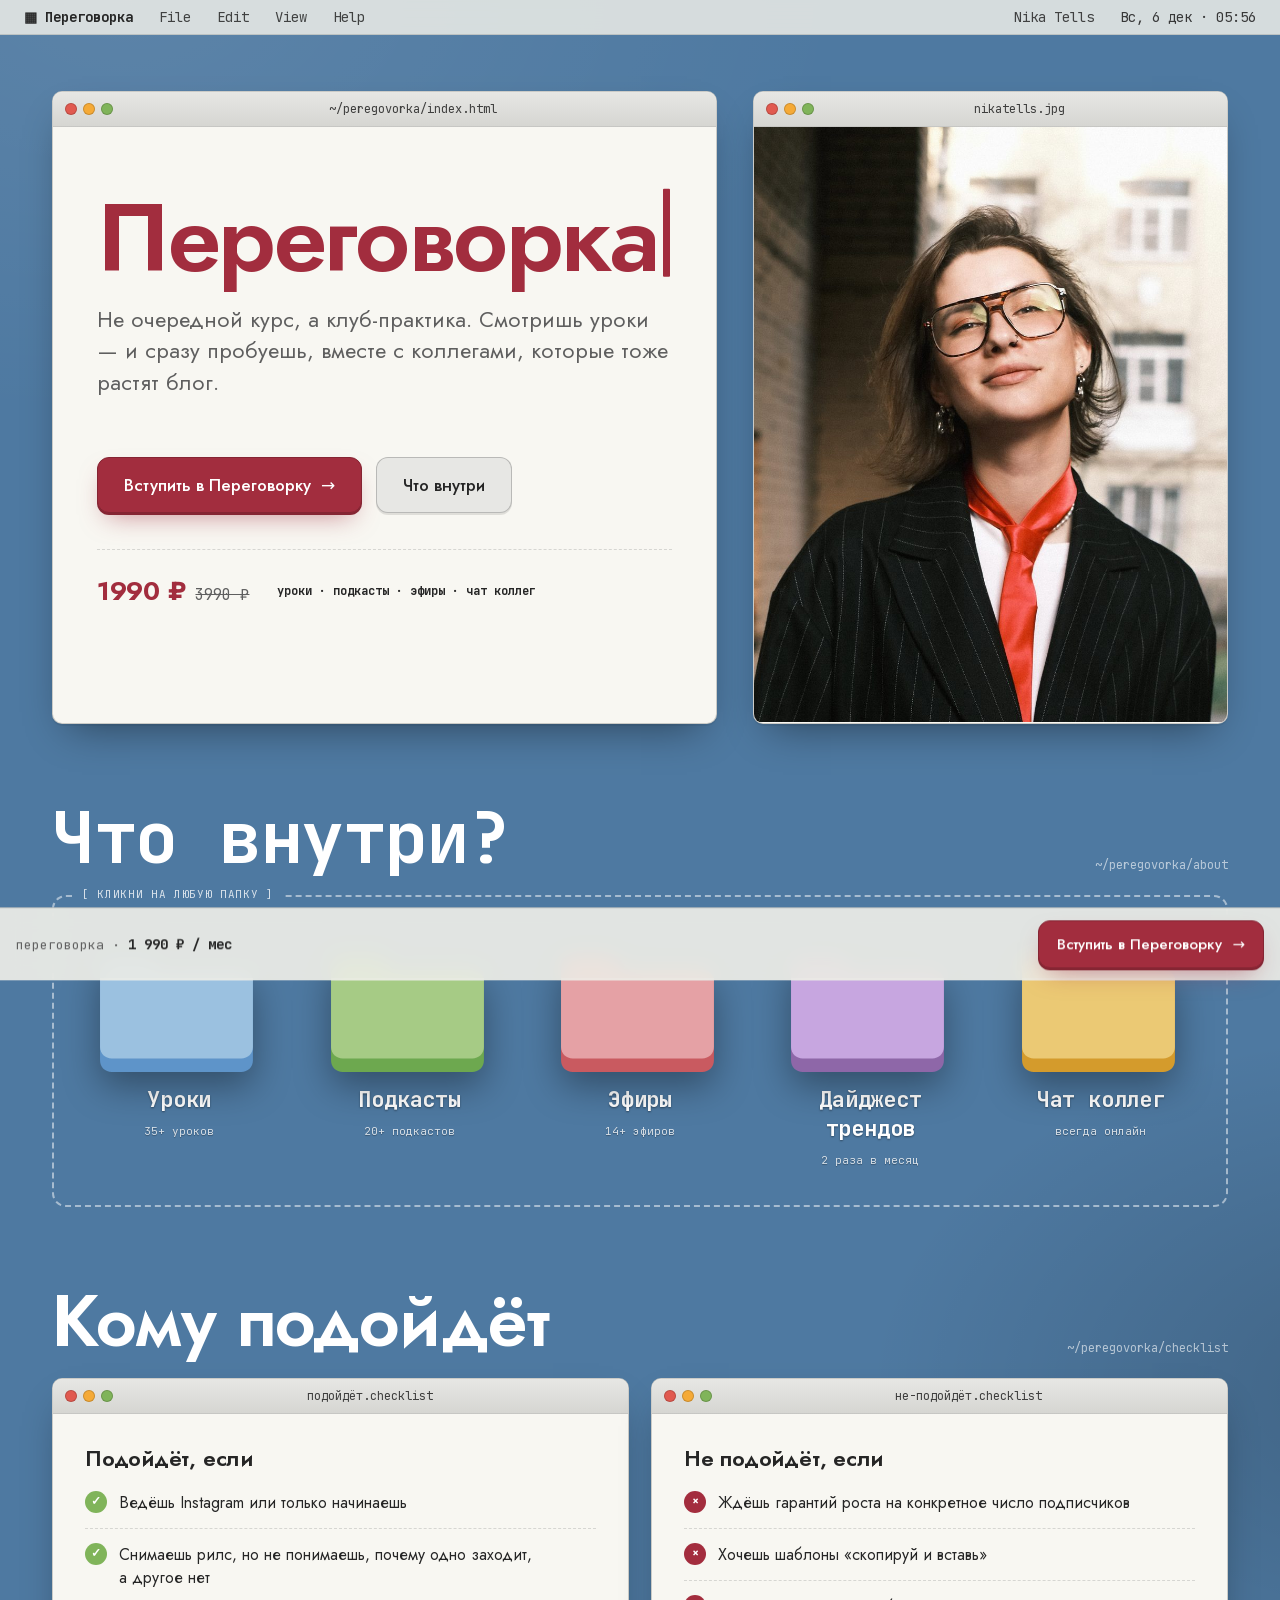
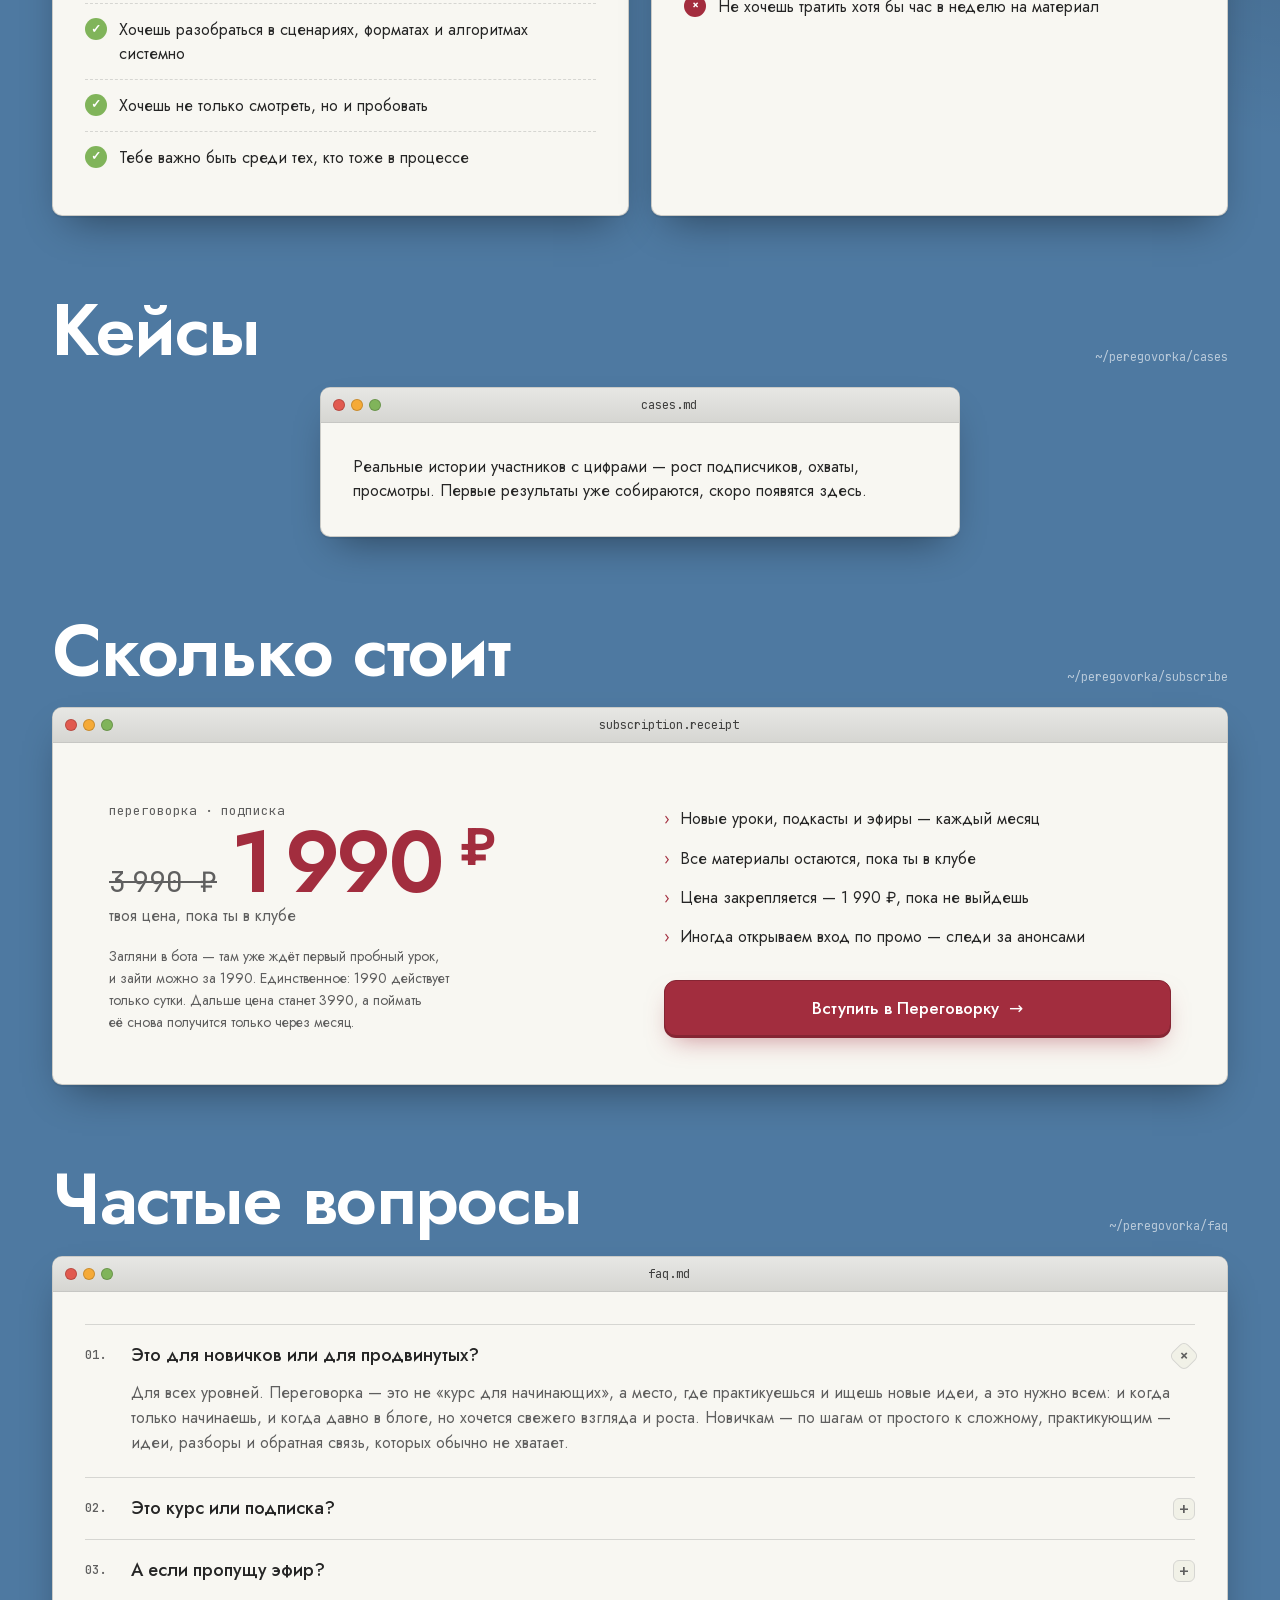
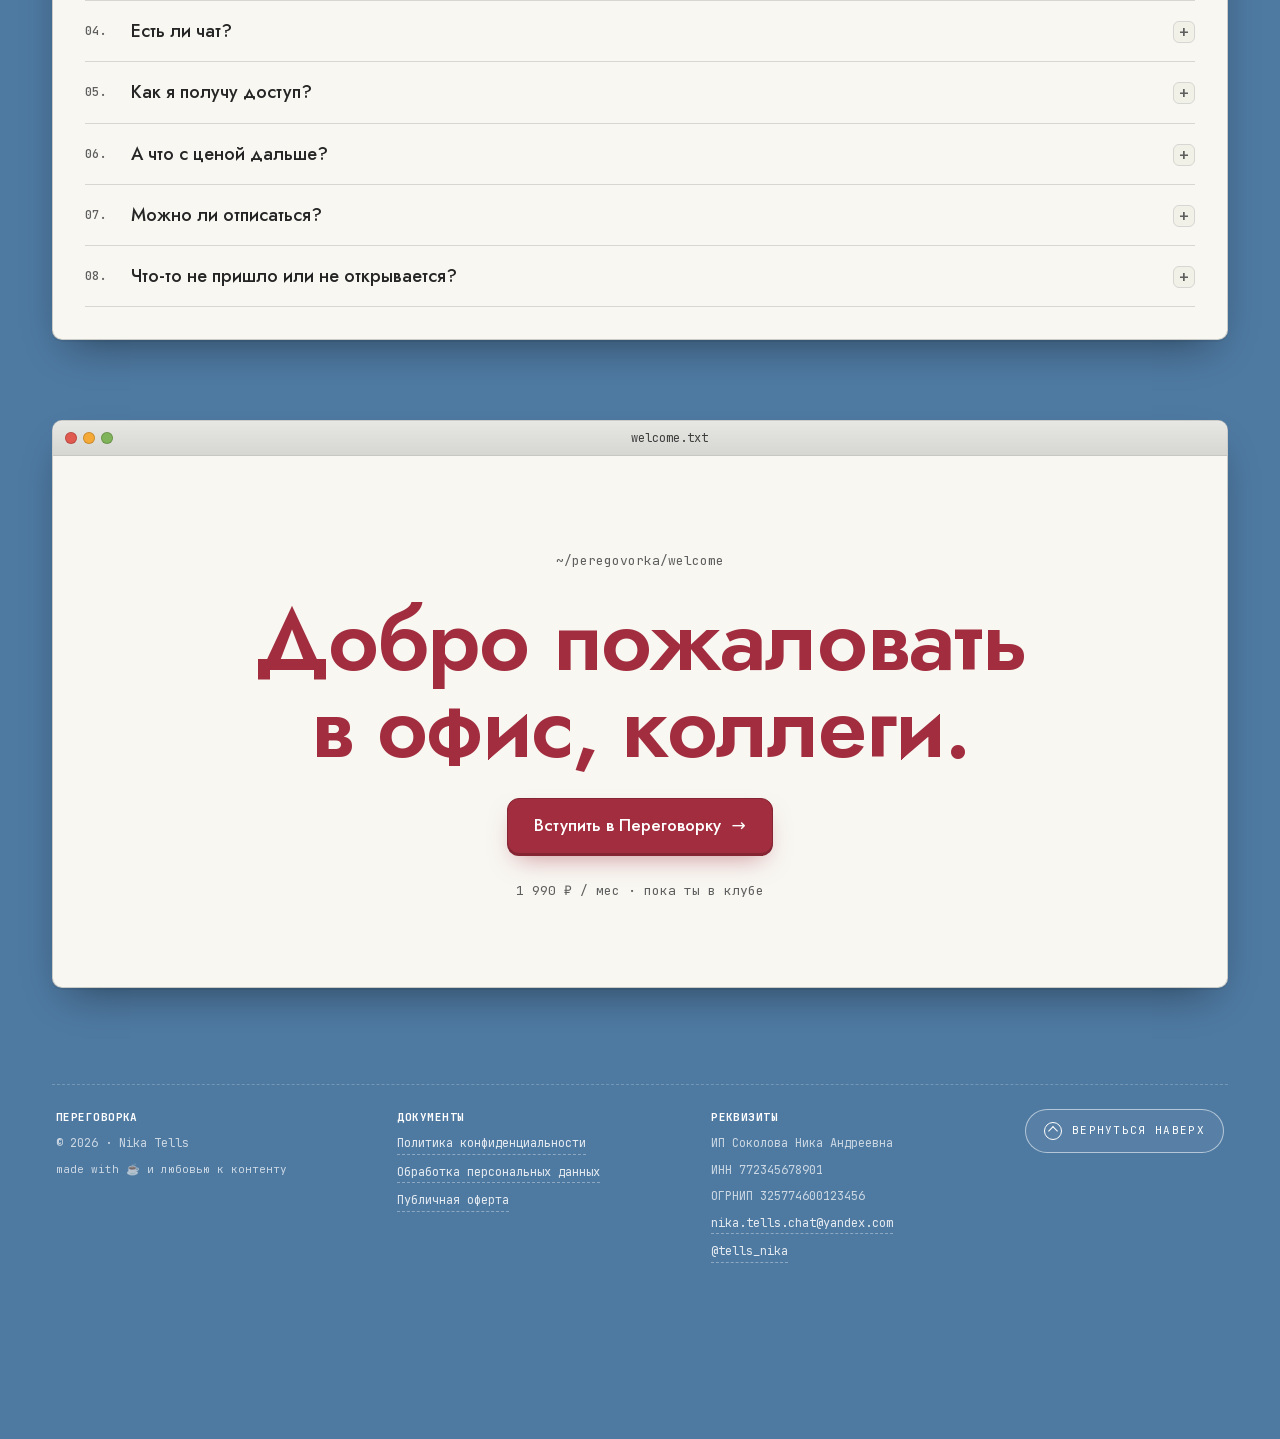
==== commit 0256570b: "content rework per client brief (ТЗ 03.07): - block 02 (Что внутри?): 5 folders incl. new 'Дайджест " ====
--- a/index.html
+++ b/index.html
@@ -526,6 +526,8 @@
   }
   /* tighter space between title and lead paragraph */
   .hero-win .win-body .display + .lead{ margin-top: -16px; }
+  /* tighter space between lead and byline */
+  .hero-win .win-body .lead + .hero-byline{ margin-top: -16px; }
   .hero-eyebrow{
     display: inline-flex; align-items: center; gap: 10px;
     font-family: var(--mono); font-size: 12px; color: var(--ink-soft);
@@ -721,7 +723,10 @@
     color: rgba(255,255,255,.78);
   }
   @media (min-width: 720px){
-    .big-folders{ grid-template-columns: repeat(4, 1fr); gap: 32px 20px; padding: 30px 18px 22px; }
+    .big-folders{ grid-template-columns: repeat(3, 1fr); gap: 32px 20px; padding: 30px 18px 22px; }
+  }
+  @media (min-width: 1080px){
+    .big-folders{ grid-template-columns: repeat(5, 1fr); gap: 28px 16px; }
   }
   .big-folder{
     appearance: none;
@@ -845,6 +850,19 @@
   }
   .modal-list{ display: flex; flex-direction: column; }
   .modal-list .file-row{ font-size: 15px; }
+  .modal-group{ display: flex; flex-direction: column; margin-top: 18px; }
+  .modal-group:first-child{ margin-top: 0; }
+  .modal-group-name{
+    font-family: var(--mono);
+    font-size: 11px;
+    letter-spacing: .08em;
+    text-transform: uppercase;
+    color: var(--ink-soft);
+    padding: 0 4px 8px;
+    border-bottom: 1px dashed var(--line);
+    margin-bottom: 6px;
+  }
+  .modal-group .file-row + .file-row{ border-top: 1px solid var(--line-2); }
   .modal-cta-row{
     display: flex; gap: 12px; flex-wrap: wrap; align-items: center;
     margin-top: 22px;
@@ -973,6 +991,15 @@
   .check.no{ background: var(--bar); color: var(--ink-soft); }
 
   /* ---------- 07 reviews ---------- */
+  .cases-empty{
+    max-width: 640px;
+    margin: 0 auto;
+  }
+  .cases-empty .win-body p{
+    font-size: 16px; line-height: 1.55; color: var(--ink);
+    margin: 0;
+    text-wrap: pretty;
+  }
   .review-grid{
     display: grid; grid-template-columns: 1fr; gap: 20px;
   }
@@ -1023,7 +1050,27 @@
     color: var(--accent);
   }
   .price-tag .cur{ font-size: .6em; vertical-align: top; margin-left: .12em; }
+  .price-tag-row{
+    display: flex; align-items: baseline;
+    gap: 14px;
+    flex-wrap: wrap;
+  }
+  .price-tag-old{
+    font-family: var(--mono);
+    font-size: clamp(20px, 3vw, 28px);
+    color: var(--ink-soft);
+    text-decoration: line-through;
+    text-decoration-thickness: 2px;
+  }
   .price-meta{ font-family: var(--mono); font-size: 13px; color: var(--ink-soft); margin-bottom: 6px; }
+  .price-invite{
+    font-size: 14px;
+    line-height: 1.55;
+    color: var(--ink-soft);
+    margin: 18px 0 0;
+    max-width: 40ch;
+    text-wrap: pretty;
+  }
   .price-list{ list-style: none; margin: 0 0 24px; padding: 0; }
   .price-list li{ display: flex; gap: 10px; padding: 8px 0; font-size: 16px; line-height: 1.45; }
   .price-list .ic{ flex-shrink: 0; color: var(--accent); }
@@ -1288,7 +1335,7 @@
           <rect x="6" y="44" width="182" height="3" fill="rgba(255,255,255,.55)"></rect>
         </svg>
         <span class="bf-label" style="font-family: &quot;JetBrains Mono&quot;">Уроки</span>
-        <span class="bf-meta">9 файлов · .mp4</span>
+        <span class="bf-meta">35+ уроков</span>
       </button>
 
       <button type="button" class="big-folder" data-folder="podcasts" aria-haspopup="dialog">
@@ -1298,7 +1345,7 @@
           <rect x="6" y="44" width="182" height="3" fill="rgba(255,255,255,.55)"></rect>
         </svg>
         <span class="bf-label" style="font-family: &quot;JetBrains Mono&quot;">Подкасты</span>
-        <span class="bf-meta">7 файлов · .mp3</span>
+        <span class="bf-meta">20+ подкастов</span>
       </button>
 
       <button type="button" class="big-folder" data-folder="lives" aria-haspopup="dialog">
@@ -1307,8 +1354,18 @@
           <path d="M6 44h182v82c0 8-6 14-14 14H20c-8 0-14-6-14-14V44z" fill="#E5A1A5"></path>
           <rect x="6" y="44" width="182" height="3" fill="rgba(255,255,255,.55)"></rect>
         </svg>
-        <span class="bf-label" style="font-family: &quot;JetBrains Mono&quot;">Живые эфиры</span>
-        <span class="bf-meta">2–4 нед. · live</span>
+        <span class="bf-label" style="font-family: &quot;JetBrains Mono&quot;">Эфиры</span>
+        <span class="bf-meta">14+ эфиров</span>
+      </button>
+
+      <button type="button" class="big-folder" data-folder="digest" aria-haspopup="dialog">
+        <svg class="bf-icon" viewBox="0 0 200 160" fill="none" aria-hidden="true">
+          <path d="M6 32c0-8 6-14 14-14h44l16 16h94c8 0 14 6 14 14v94c0 8-6 14-14 14H20c-8 0-14-6-14-14V32z" fill="#8E67A8"></path>
+          <path d="M6 44h182v82c0 8-6 14-14 14H20c-8 0-14-6-14-14V44z" fill="#C7A6E0"></path>
+          <rect x="6" y="44" width="182" height="3" fill="rgba(255,255,255,.55)"></rect>
+        </svg>
+        <span class="bf-label" style="font-family: &quot;JetBrains Mono&quot;">Дайджест трендов</span>
+        <span class="bf-meta">2 раза в месяц</span>
       </button>
 
       <button type="button" class="big-folder" data-folder="chat" aria-haspopup="dialog">
@@ -1345,10 +1402,10 @@
           <h3 class="h-card" style="margin-bottom: 6px;">Подойдёт, если</h3>
           <ul class="checklist">
             <li><span class="check ok">✓</span><span>Ведёшь Instagram или&nbsp;только начинаешь</span></li>
-            <li><span class="check ok">✓</span><span>Снимаешь рилс, но&nbsp;не понимаешь почему одно заходит, а&nbsp;другое нет</span></li>
+            <li><span class="check ok">✓</span><span>Снимаешь рилс, но&nbsp;не&nbsp;понимаешь, почему одно заходит, а&nbsp;другое нет</span></li>
             <li><span class="check ok">✓</span><span>Хочешь разобраться в&nbsp;сценариях, форматах и&nbsp;алгоритмах системно</span></li>
-            <li><span class="check ok">✓</span><span>Готова не&nbsp;только читать, но&nbsp;и пробовать</span></li>
-            <li><span class="check ok">✓</span><span>Тебе важно быть среди людей, которые тоже в&nbsp;процессе</span></li>
+            <li><span class="check ok">✓</span><span>Хочешь не&nbsp;только смотреть, но&nbsp;и пробовать</span></li>
+            <li><span class="check ok">✓</span><span>Тебе важно быть среди тех, кто тоже в&nbsp;процессе</span></li>
           </ul>
         </div>
       </article>
@@ -1363,47 +1420,31 @@
           <ul class="checklist">
             <li><span class="check no" style="color: rgb(255, 255, 255); background-color: rgb(163, 45, 62)">×</span><span>Ждёшь гарантий роста на&nbsp;конкретное число подписчиков</span></li>
             <li><span class="check no" style="background-color: rgb(163, 45, 62); color: rgb(255, 255, 255)">×</span><span>Хочешь шаблоны «скопируй и&nbsp;вставь»</span></li>
-            <li><span class="check no" style="color: rgb(255, 255, 255); background-color: rgb(163, 45, 62)">×</span><span>Не готова тратить хотя&nbsp;бы час в&nbsp;неделю на&nbsp;материал</span></li>
+            <li><span class="check no" style="color: rgb(255, 255, 255); background-color: rgb(163, 45, 62)">×</span><span>Не&nbsp;хочешь тратить хотя&nbsp;бы час в&nbsp;неделю на&nbsp;материал</span></li>
           </ul>
         </div>
       </article>
     </div>
   </section>
 
-  <!-- ========== 07 ОТЗЫВЫ ========== -->
-  <section class="section" data-screen-label="07 Отзывы">
+  <!-- ========== 07 КЕЙСЫ ========== -->
+  <section class="section" data-screen-label="07 Кейсы">
     <header class="section-head">
       <div>
-        <h2 class="h-section">Отзывы коллег</h2>
+        <h2 class="h-section">Кейсы</h2>
       </div>
-      <div class="section-path">~/peregovorka/reviews</div>
+      <div class="section-path">~/peregovorka/cases</div>
     </header>
 
-    <div class="review-grid">
-      <div class="review">
-        <div class="placeholder">скоро · отзыв 1</div>
-        <p class="quote">«Цитата от&nbsp;участницы — место заполнится после первого месяца запуска.»</p>
-        <div class="who"><b>@nickname</b><span>·</span></div>
+    <div class="win cases-empty">
+      <div class="win-bar">
+        <div class="dots"><span class="dot r"></span><span class="dot y"></span><span class="dot g"></span></div>
+        <div class="win-title">cases.md</div>
       </div>
-      <div class="review">
-        <div class="placeholder">скоро · отзыв 2</div>
-        <p class="quote">«Цитата от&nbsp;участницы — место заполнится после первого месяца запуска.»</p>
-        <div class="who"><b>имя</b><span>·</span></div>
-      </div>
-      <div class="review">
-        <div class="placeholder">скоро · отзыв 3</div>
-        <p class="quote">«Цитата от&nbsp;участницы — место заполнится после первого месяца запуска.»</p>
-        <div class="who"><b>@nickname</b><span>·</span></div>
-      </div>
-      <div class="review">
-        <div class="placeholder">скоро · отзыв 4</div>
-        <p class="quote">«Цитата от&nbsp;участницы — место заполнится после первого месяца запуска.»</p>
-        <div class="who"><b>имя</b><span>·</span></div>
-      </div>
-      <div class="review">
-        <div class="placeholder">скоро · отзыв 5</div>
-        <p class="quote">«Цитата от&nbsp;участницы — место заполнится после первого месяца запуска.»</p>
-        <div class="who"><b>@nickname</b><span>·</span></div>
+      <div class="win-body">
+        <p class="body">
+          Реальные истории участников с&nbsp;цифрами — рост подписчиков, охваты, просмотры. Первые результаты уже собираются, скоро появятся здесь.
+        </p>
       </div>
     </div>
   </section>
@@ -1426,15 +1467,22 @@
         <div class="price-row">
           <div>
             <div class="price-meta">переговорка · подписка</div>
-            <div class="price-tag" style="font-size: 88px">1 990<span class="cur"> ₽</span></div>
-            <div class="muted body" style="margin-top: 4px;">в месяц, ежемесячно</div>
+            <div class="price-tag-row">
+              <s class="price-tag-old">3 990 ₽</s>
+              <div class="price-tag" style="font-size: 88px">1 990<span class="cur"> ₽</span></div>
+            </div>
+            <div class="muted body" style="margin-top: 4px;">твоя цена, пока ты в клубе</div>
+            <p class="price-invite">
+              Загляни в бота — там уже ждёт первый пробный урок, и зайти можно за 1990. Единственное: 1990 действует только сутки. Дальше цена станет 3990, а поймать её снова получится только через месяц.
+            </p>
           </div>
 
           <div>
             <ul class="price-list">
-              <li><span class="ic">›</span><span>Новые уроки, подкасты и&nbsp;эфиры — каждый месяц.</span></li>
-              <li><span class="ic">›</span><span>Старые материалы остаются доступны всё время пока ты&nbsp;с&nbsp;нами.</span></li>
-              <li><span class="ic">›</span><span>Иногда открываем доступ по&nbsp;промо-цене — следи за&nbsp;анонсами</span></li>
+              <li><span class="ic">›</span><span>Новые уроки, подкасты и&nbsp;эфиры — каждый месяц</span></li>
+              <li><span class="ic">›</span><span>Все материалы остаются, пока ты&nbsp;в&nbsp;клубе</span></li>
+              <li><span class="ic">›</span><span>Цена закрепляется — 1&nbsp;990&nbsp;₽, пока не&nbsp;выйдешь</span></li>
+              <li><span class="ic">›</span><span>Иногда открываем вход по&nbsp;промо — следи за&nbsp;анонсами</span></li>
             </ul>
             <a href="#join" class="btn js-cta" style="width: 100%;">
               Вступить в Переговорку
@@ -1465,55 +1513,73 @@
           <details class="faq" open="">
             <summary>
               <span class="num">01.</span>
-              <span class="q">Я новичок, мне&nbsp;подойдёт?</span>
+              <span class="q">Это для новичков или для&nbsp;продвинутых?</span>
               <span class="plus">+</span>
             </summary>
-            <div class="a">Да. Большинство участников начинают с&nbsp;небольшой аудиторией или&nbsp;вообще с&nbsp;нуля. Уровень уроков — от&nbsp;базового к&nbsp;сложному.</div>
+            <div class="a">Для всех уровней. Переговорка — это не&nbsp;«курс для начинающих», а&nbsp;место, где практикуешься и&nbsp;ищешь новые идеи, а&nbsp;это нужно всем: и&nbsp;когда только начинаешь, и&nbsp;когда давно в&nbsp;блоге, но&nbsp;хочется свежего взгляда и&nbsp;роста. Новичкам — по&nbsp;шагам от&nbsp;простого к&nbsp;сложному, практикующим — идеи, разборы и&nbsp;обратная связь, которых обычно не&nbsp;хватает.</div>
           </details>
 
           <details class="faq">
             <summary>
               <span class="num">02.</span>
-              <span class="q">Что если пропущу эфир?</span>
+              <span class="q">Это курс или подписка?</span>
               <span class="plus">+</span>
             </summary>
-            <div class="a">Все записи остаются в&nbsp;канале. Смотришь когда удобно, ничего не&nbsp;теряешь.</div>
+            <div class="a">Подписка. Никаких дедлайнов и&nbsp;обязательной программы — сам выбираешь, что смотреть и&nbsp;в&nbsp;каком темпе. Захотелось разобраться с&nbsp;воронками — идёшь в&nbsp;воронки. Нужны сценарии — открываешь сценарии.</div>
           </details>
 
           <details class="faq">
             <summary>
               <span class="num">03.</span>
-              <span class="q">Это курс или подписка?</span>
+              <span class="q">А если пропущу эфир?</span>
               <span class="plus">+</span>
             </summary>
-            <div class="a">Подписка. Нет дедлайнов, нет&nbsp;обязательной программы. Ты&nbsp;сама выбираешь что&nbsp;смотреть и&nbsp;в&nbsp;каком темпе.</div>
+            <div class="a">Ничего не&nbsp;потеряешь — все записи остаются в&nbsp;канале. Посмотришь, когда будет удобно.</div>
           </details>
 
           <details class="faq">
             <summary>
               <span class="num">04.</span>
-              <span class="q">Чем отличается от&nbsp;бесплатных материалов?</span>
+              <span class="q">Есть ли чат?</span>
               <span class="plus">+</span>
             </summary>
-            <div class="a">Здесь всё выстроено в&nbsp;одну логику и&nbsp;один голос, плюс живая обратная связь на&nbsp;эфирах. Это сложно заменить подборкой роликов из&nbsp;разных источников.</div>
+            <div class="a">Есть, общий чат коллег. Туда можно скинуть сценарий на&nbsp;свежий взгляд, спросить совет или&nbsp;просто поныть про&nbsp;алгоритмы среди своих — тут все в&nbsp;теме.</div>
           </details>
 
           <details class="faq">
             <summary>
               <span class="num">05.</span>
+              <span class="q">Как я получу доступ?</span>
+              <span class="plus">+</span>
+            </summary>
+            <div class="a">Переговорка — это закрытый Telegram-канал. Доступ приходит на&nbsp;почту (не&nbsp;в&nbsp;бота!), так что заполняй поле с&nbsp;почтой внимательно — именно туда придёт ссылка на&nbsp;вход. А&nbsp;ещё каждый урок продублирован отдельной ссылкой: её&nbsp;можно открыть прямо в&nbsp;браузере, без&nbsp;Telegram, если вдруг будут сложности с&nbsp;подключением.</div>
+          </details>
+
+          <details class="faq">
+            <summary>
+              <span class="num">06.</span>
+              <span class="q">А что с ценой дальше?</span>
+              <span class="plus">+</span>
+            </summary>
+            <div class="a">Пока ты в&nbsp;клубе — твои 1990 остаются с&nbsp;тобой: каждый месяц списывается столько&nbsp;же, цена не&nbsp;растёт. Выйдешь и&nbsp;захочешь вернуться — вход будет уже 3990. Так что оставаться выгоднее.</div>
+          </details>
+
+          <details class="faq">
+            <summary>
+              <span class="num">07.</span>
               <span class="q">Можно ли отписаться?</span>
               <span class="plus">+</span>
             </summary>
-            <div class="a">Да, в&nbsp;любой момент. Никаких условий.</div>
+            <div class="a">Конечно. Подпиской управляешь через свою почту — за&nbsp;3&nbsp;дня до&nbsp;следующего списания на&nbsp;неё приходит ссылка на&nbsp;отмену. Единственное: пока ты&nbsp;в&nbsp;клубе, за&nbsp;тобой закреплена цена 1990. Выйдешь — повторный вход будет уже 3990.</div>
           </details>
 
           <details class="faq">
             <summary>
-              <span class="num">06.</span>
-              <span class="q">Есть ли чат?</span>
+              <span class="num">08.</span>
+              <span class="q">Что-то не пришло или не&nbsp;открывается?</span>
               <span class="plus">+</span>
             </summary>
-            <div class="a">Да, общий чат участников — туда можно скидывать сценарии, спрашивать совет и&nbsp;обсуждать контент с&nbsp;коллегами.</div>
+            <div class="a">Бывает. Если ссылка не&nbsp;дошла или не&nbsp;получается открыть Переговорку — напиши мне на&nbsp;почту <a href="mailto:nika.tells.chat@yandex.com">nika.tells.chat@yandex.com</a> или в&nbsp;телеграм <a href="https://t.me/tells_nika" target="_blank" rel="noopener">@tells_nika</a>. Разберёмся.</div>
           </details>
         </div>
       </div>
@@ -1673,50 +1739,92 @@
     const FOLDERS = {
       lessons: {
         title: '~/peregovorka/уроки',
-        meta:  '9 файлов · .mp4',
-        intro: 'Видеоуроки. Выходят регулярно, остаются в&nbsp;канале — смотришь в&nbsp;своём темпе.',
-        items: [
-          'Типы блогеров',
-          'Архетипы',
-          'Анализ себя, ЦА и&nbsp;конкурентов',
-          'Стратегия для роста блога',
-          'Сценарии рилс и&nbsp;триггеры',
-          'Схемы сторителлингов',
-          'Форматы: отсылки, сериал, реакции, ностальгия, новости, абсурд, боль зрителя',
-          'Threads',
-          'Воронки в&nbsp;актуальном и&nbsp;шапке профиля',
+        meta:  '35+ уроков · .mp4',
+        intro: 'Видеоуроки, новые каждый месяц. Смотришь в&nbsp;своём темпе, старое остаётся в&nbsp;канале.',
+        groups: [
+          { name: 'Стратегия и аналитика', items: [
+            'Экскурсия по офису', 'Типы блогеров', 'Архетипы',
+            'Анализ: себя, ЦА и&nbsp;конкурентов', 'Стратегия для роста блога',
+          ]},
+          { name: 'Сценарии и посты', items: [
+            'Сценарии и&nbsp;триггеры', 'Схемы сторителлингов', 'Посты-карусели',
+          ]},
+          { name: 'Форматы для рилс', items: [
+            '8&nbsp;форматов: от&nbsp;сериала и&nbsp;реакций до&nbsp;ностальгии и&nbsp;абсурда',
+          ]},
+          { name: 'Триггеры', items: [
+            '10&nbsp;уроков + бонусный, 30+ триггеров на&nbsp;примерах',
+            'Текстовые шпаргалки, которые можно скачать',
+          ]},
+          { name: 'Воронки', items: [
+            'Воронка', 'Воронка в&nbsp;актуальное', 'Воронка в&nbsp;шапке',
+            'Воронка по&nbsp;кодовому слову', 'Лид-магнит', 'Лид-магнитная воронка',
+          ]},
+          { name: 'Дополнительно', items: [
+            'Threads', 'Что снимать в&nbsp;декабре', 'Золотая неделя',
+          ]},
         ],
         ext: '.mp4',
         icon: '▤',
       },
       podcasts: {
         title: '~/peregovorka/подкасты',
-        meta:  '7 файлов · .mp3',
-        intro: '«Коллеги, поболтаем» — разговорный формат про&nbsp;контент без&nbsp;воды. Можно слушать фоном.',
+        meta:  '20+ выпусков · .mp3',
+        intro: 'Разговорный формат про&nbsp;контент без&nbsp;воды. Можно слушать фоном.',
         items: [
-          'Алгоритмы рилс и&nbsp;поведение зрителей',
-          'Где брать идеи для контента',
+          'Алгоритмы рилс',
+          'Где брать идеи',
           'Как часто постить',
-          'Самый важный показатель в&nbsp;контенте',
-          'Как я&nbsp;пишу сценарий',
-          'Ошибки блогеров при написании сценариев',
-          'Показатель, который говорит что&nbsp;контент полезен',
+          'Самый важный показатель',
+          'Как я&nbsp;пишу сценарии',
+          'Ошибки при сценариях, ч.&nbsp;1',
+          'Ошибки при сценариях, ч.&nbsp;2',
+          'Быть собой в&nbsp;блоге',
+          'Сезонность',
+          'Какой контент не&nbsp;работает',
+          'Золотая неделя',
+          'Цели по&nbsp;SMART',
+          'Архетипы. Пояснительный',
+          'Игра в&nbsp;ассоциации',
+          'Мои стратегии',
+          'Контент на&nbsp;14&nbsp;февраля',
+          'Чаще или качественнее',
+          'Наблюдения за&nbsp;2&nbsp;года',
+          'Нужен ли&nbsp;контент-план',
+          'База рилс',
+          'Поведение в&nbsp;кризис',
         ],
         ext: '.mp3',
         icon: '♪',
       },
       lives: {
         title: '~/peregovorka/эфиры',
-        meta:  'live · 2–4 нед.',
-        intro: 'Раз в&nbsp;2–4&nbsp;недели: разборы рилс участников и&nbsp;совместное написание сценариев. Без строгого расписания, записи остаются.',
-        items: [
-          'Разборы рилс участников',
-          'Пишем сценарий вместе',
-          'Ежемесячный челлендж · неделя',
-          'Q&amp;A с&nbsp;Никой',
+        meta:  '14+ эфиров · live',
+        intro: 'Разборы, сценарии и&nbsp;челленджи — вживую. Без&nbsp;строгого расписания, записи остаются.',
+        groups: [
+          { name: 'Каждые 2 недели', items: [
+            'Разборы рилс (присылаешь ролик — разбираю лично)',
+            'Пишем сценарии с&nbsp;Никой (пишем вместе в&nbsp;прямом эфире)',
+          ]},
+          { name: 'Отдельные эфиры и лекции', items: [
+            'Мастер-класс по&nbsp;триггерам',
+            'Разборы воронок',
+            'Лекция «Монетизация блога»',
+            'Новогодний корпоратив-разборы',
+          ]},
+          { name: 'Челлендж-рилс', items: [
+            'Еженедельные задания (1–7)',
+          ]},
         ],
         ext: '.live',
         icon: '●',
+      },
+      digest: {
+        title: '~/peregovorka/дайджест',
+        meta:  '2 раза в месяц · live',
+        intro: '2&nbsp;раза в&nbsp;месяц выходит рубрика «Дайджест инфоповодов и&nbsp;трендов»: я&nbsp;собираю самые горячие инфоповоды и&nbsp;тренды и&nbsp;показываю, как адаптировать их&nbsp;под свою тематику — чтобы снимать контент по&nbsp;свежим темам, пока они на&nbsp;пике.',
+        ext: '',
+        icon: '',
       },
       chat: {
         title: '~/peregovorka/чат',
@@ -1742,13 +1850,26 @@
       titleEl.textContent = data.title;
       metaEl.textContent  = data.meta;
 
+      function renderItem(name){
+        return '<div class="file-row"><span class="ic">' + data.icon + '</span> ' + name + ' <span class="ext">' + data.ext + '</span></div>';
+      }
+
       let html = '';
       html += '<p class="modal-intro">' + data.intro + '</p>';
-      html += '<div class="modal-list">';
-      data.items.forEach(function(name){
-        html += '<div class="file-row"><span class="ic">' + data.icon + '</span> ' + name + ' <span class="ext">' + data.ext + '</span></div>';
-      });
-      html += '</div>';
+      if(data.groups || (data.items && data.items.length)){
+        html += '<div class="modal-list">';
+        if(data.groups){
+          data.groups.forEach(function(g){
+            html += '<div class="modal-group">';
+            html += '<div class="modal-group-name">' + g.name + '</div>';
+            g.items.forEach(function(name){ html += renderItem(name); });
+            html += '</div>';
+          });
+        } else {
+          data.items.forEach(function(name){ html += renderItem(name); });
+        }
+        html += '</div>';
+      }
       html += '<div class="modal-cta-row">';
       html += '  <a href="#price" class="btn js-cta" data-modal-cta>Вступить в Переговорку <span class="arrow">→</span></a>';
       html += '</div>';
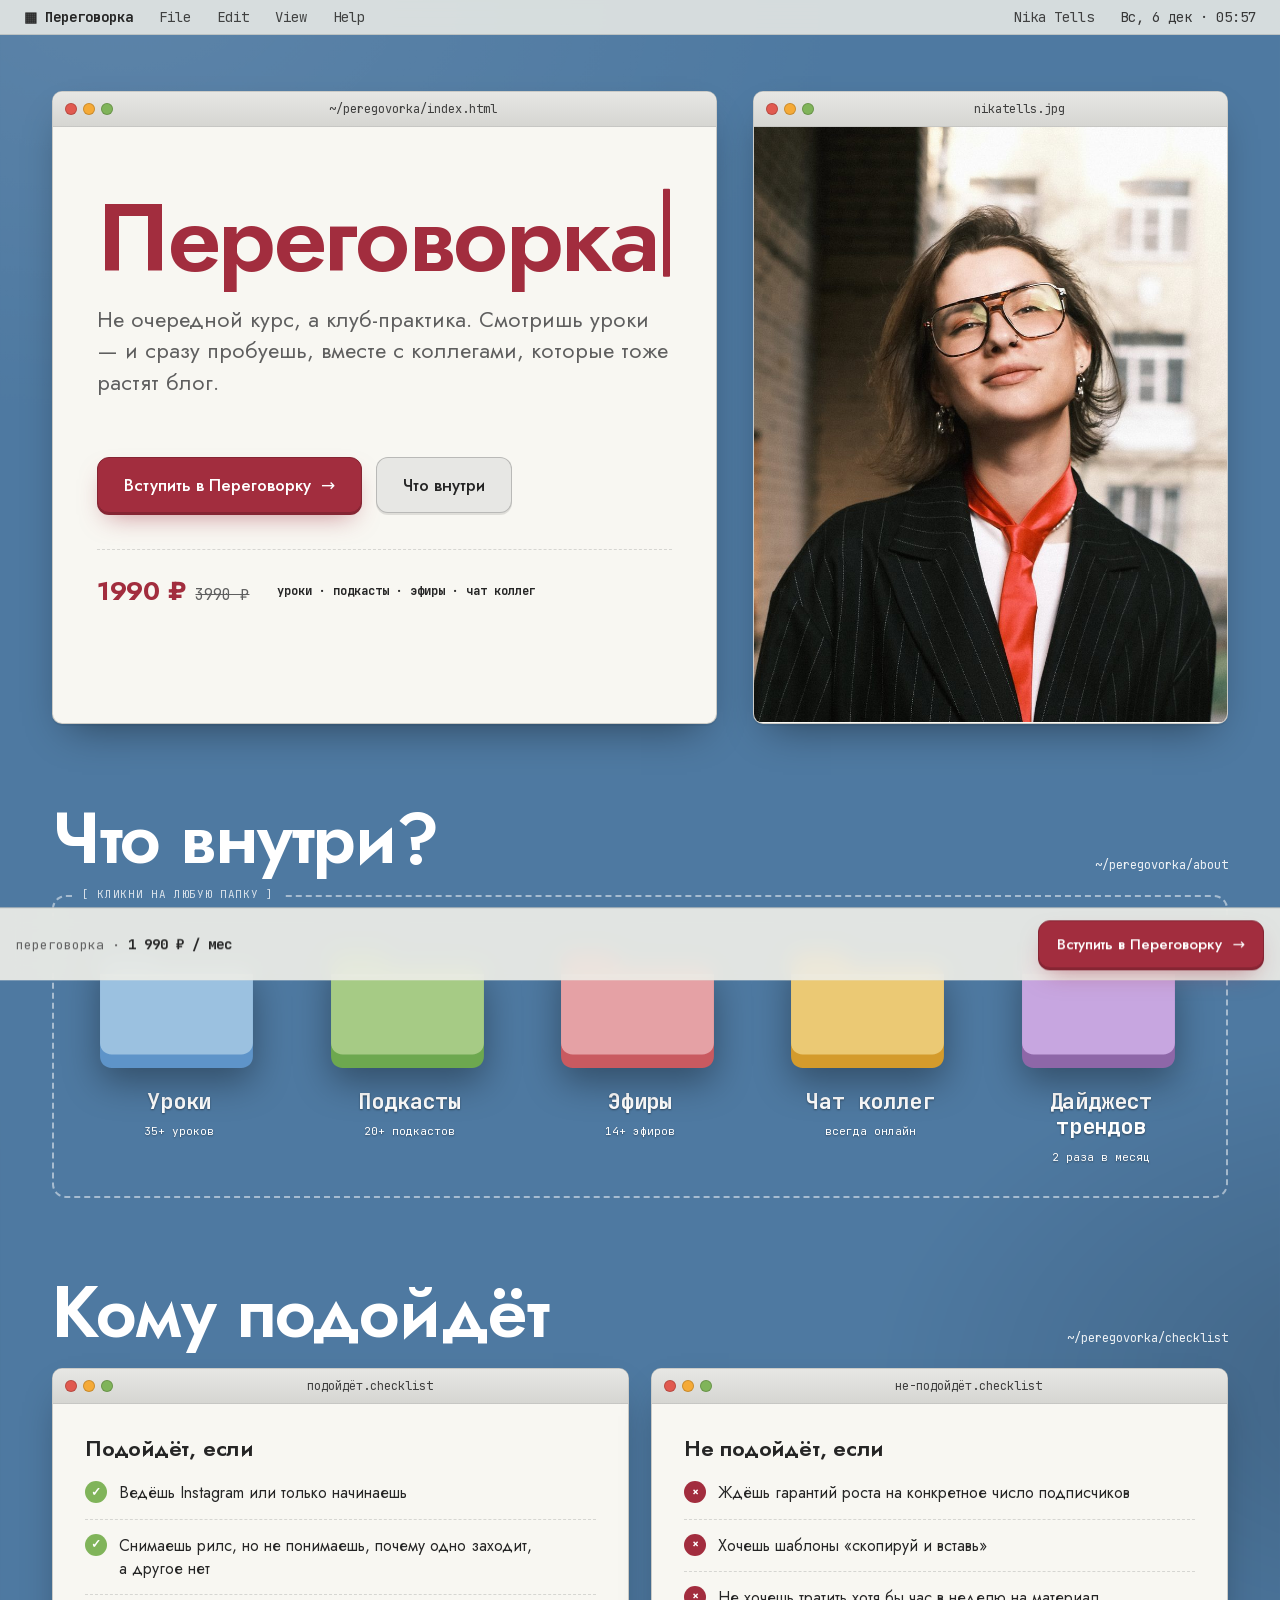
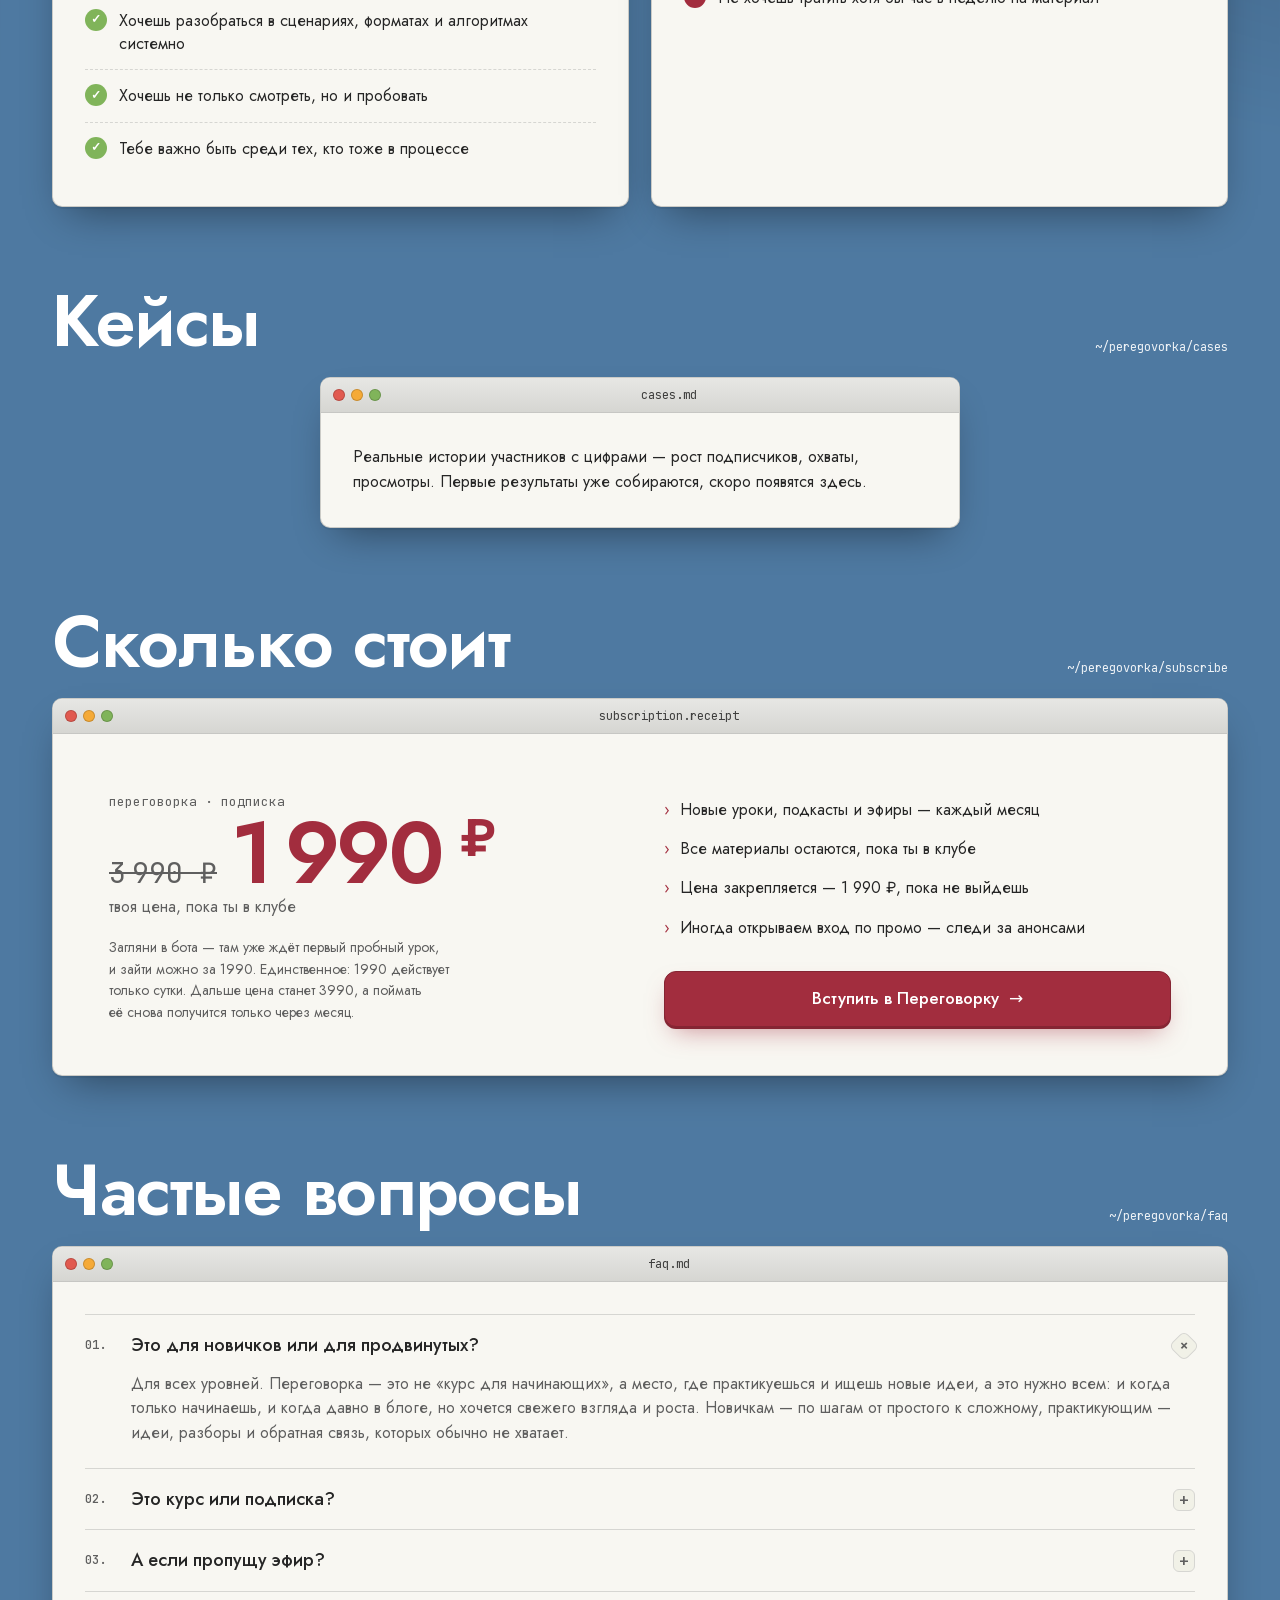
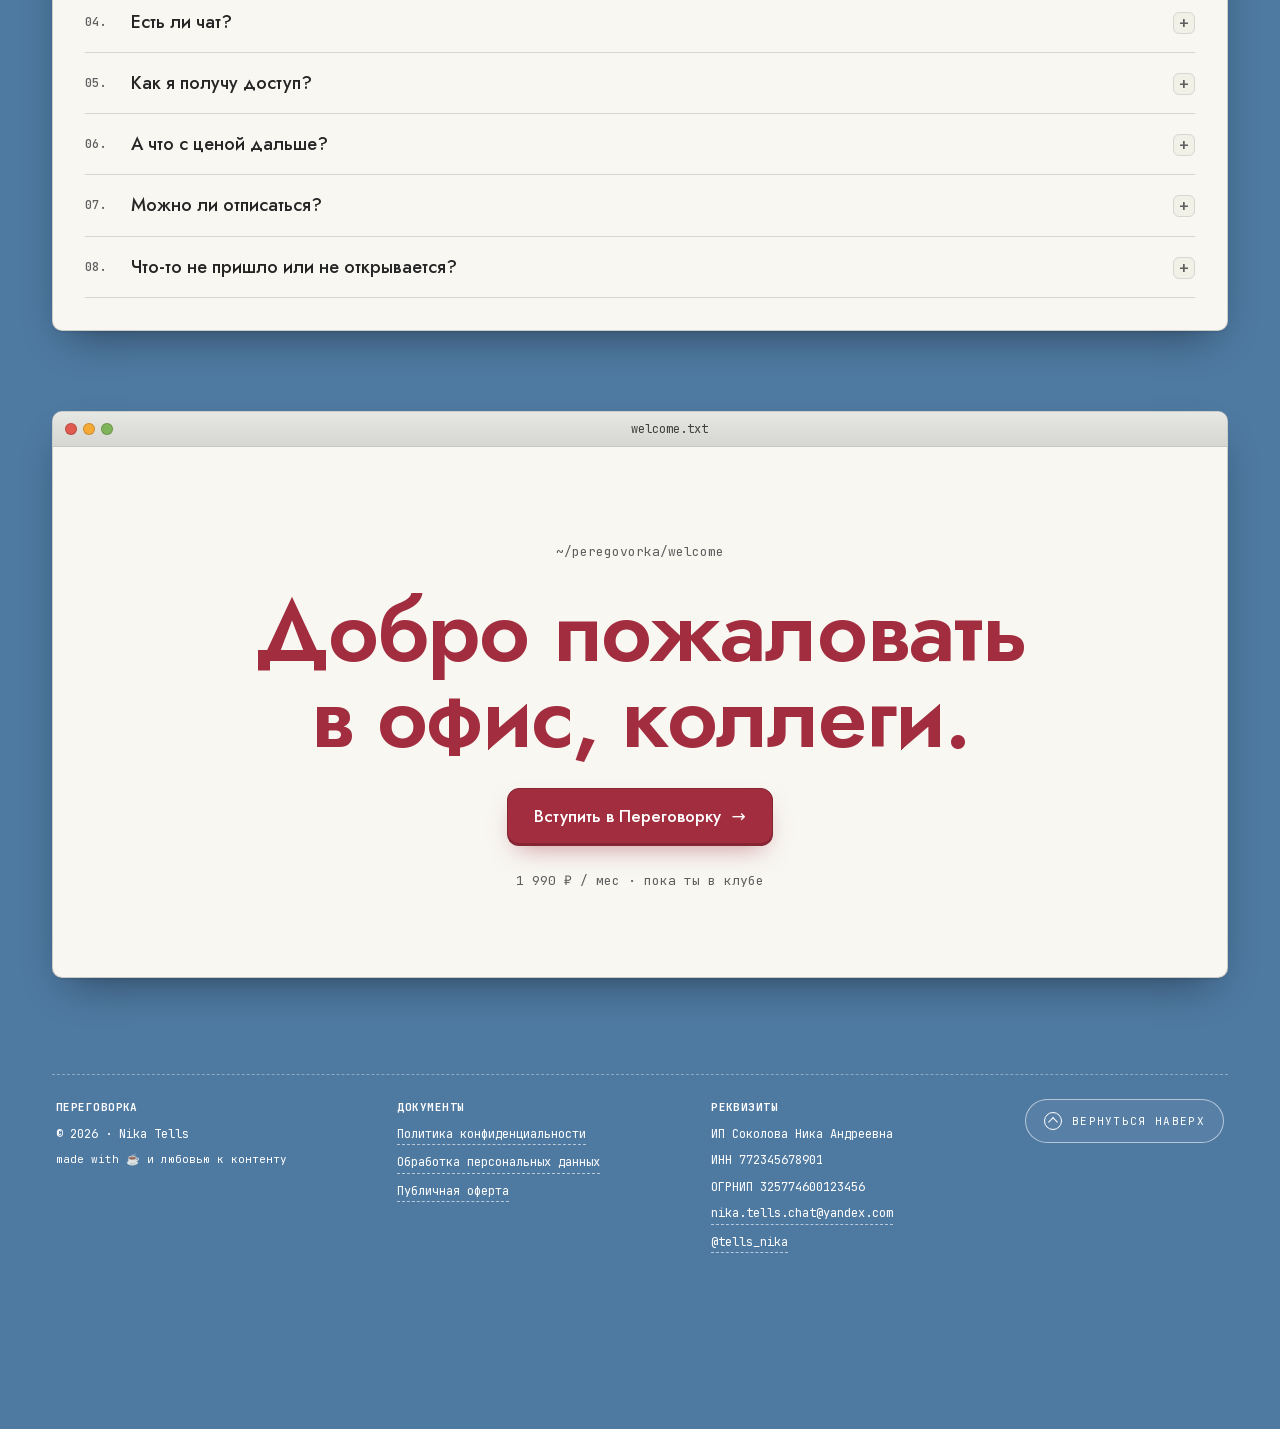
==== commit 5cc5aad4: "polish per audit + iterate on 'Что внутри?' folder grid - audit P1 fixes: raise contrast on footer, " ====
--- a/index.html
+++ b/index.html
@@ -6,1240 +6,7 @@
 
 <link rel="preconnect" href="https://fonts.googleapis.com">
 <link rel="preconnect" href="https://fonts.gstatic.com" crossorigin="">
-<style>/* cyrillic-ext */
-@font-face {
-  font-family: 'JetBrains Mono';
-  font-style: normal;
-  font-weight: 400;
-  font-display: swap;
-  src: url("assets/fonts/7d525f78-45b6-4151-8721-38cd5cc55873.woff2") format('woff2');
-  unicode-range: U+0460-052F, U+1C80-1C8A, U+20B4, U+2DE0-2DFF, U+A640-A69F, U+FE2E-FE2F;
-}
-/* cyrillic */
-@font-face {
-  font-family: 'JetBrains Mono';
-  font-style: normal;
-  font-weight: 400;
-  font-display: swap;
-  src: url("assets/fonts/33773564-27f2-46d2-ac02-79bf94b6fef0.woff2") format('woff2');
-  unicode-range: U+0301, U+0400-045F, U+0490-0491, U+04B0-04B1, U+2116;
-}
-/* greek */
-@font-face {
-  font-family: 'JetBrains Mono';
-  font-style: normal;
-  font-weight: 400;
-  font-display: swap;
-  src: url("assets/fonts/a0dda66d-fa15-4a64-88c3-a84119914d4a.woff2") format('woff2');
-  unicode-range: U+0370-0377, U+037A-037F, U+0384-038A, U+038C, U+038E-03A1, U+03A3-03FF;
-}
-/* vietnamese */
-@font-face {
-  font-family: 'JetBrains Mono';
-  font-style: normal;
-  font-weight: 400;
-  font-display: swap;
-  src: url("assets/fonts/a0368765-8b7a-47cf-abe1-8f0c10786e99.woff2") format('woff2');
-  unicode-range: U+0102-0103, U+0110-0111, U+0128-0129, U+0168-0169, U+01A0-01A1, U+01AF-01B0, U+0300-0301, U+0303-0304, U+0308-0309, U+0323, U+0329, U+1EA0-1EF9, U+20AB;
-}
-/* latin-ext */
-@font-face {
-  font-family: 'JetBrains Mono';
-  font-style: normal;
-  font-weight: 400;
-  font-display: swap;
-  src: url("assets/fonts/d216de63-ce4d-42bb-b8f4-de39a5acc627.woff2") format('woff2');
-  unicode-range: U+0100-02BA, U+02BD-02C5, U+02C7-02CC, U+02CE-02D7, U+02DD-02FF, U+0304, U+0308, U+0329, U+1D00-1DBF, U+1E00-1E9F, U+1EF2-1EFF, U+2020, U+20A0-20AB, U+20AD-20C0, U+2113, U+2C60-2C7F, U+A720-A7FF;
-}
-/* latin */
-@font-face {
-  font-family: 'JetBrains Mono';
-  font-style: normal;
-  font-weight: 400;
-  font-display: swap;
-  src: url("assets/fonts/53fd3a00-3b4b-4d49-b9ed-c6ea33373774.woff2") format('woff2');
-  unicode-range: U+0000-00FF, U+0131, U+0152-0153, U+02BB-02BC, U+02C6, U+02DA, U+02DC, U+0304, U+0308, U+0329, U+2000-206F, U+20AC, U+2122, U+2191, U+2193, U+2212, U+2215, U+FEFF, U+FFFD;
-}
-/* cyrillic-ext */
-@font-face {
-  font-family: 'JetBrains Mono';
-  font-style: normal;
-  font-weight: 500;
-  font-display: swap;
-  src: url("assets/fonts/7d525f78-45b6-4151-8721-38cd5cc55873.woff2") format('woff2');
-  unicode-range: U+0460-052F, U+1C80-1C8A, U+20B4, U+2DE0-2DFF, U+A640-A69F, U+FE2E-FE2F;
-}
-/* cyrillic */
-@font-face {
-  font-family: 'JetBrains Mono';
-  font-style: normal;
-  font-weight: 500;
-  font-display: swap;
-  src: url("assets/fonts/33773564-27f2-46d2-ac02-79bf94b6fef0.woff2") format('woff2');
-  unicode-range: U+0301, U+0400-045F, U+0490-0491, U+04B0-04B1, U+2116;
-}
-/* greek */
-@font-face {
-  font-family: 'JetBrains Mono';
-  font-style: normal;
-  font-weight: 500;
-  font-display: swap;
-  src: url("assets/fonts/a0dda66d-fa15-4a64-88c3-a84119914d4a.woff2") format('woff2');
-  unicode-range: U+0370-0377, U+037A-037F, U+0384-038A, U+038C, U+038E-03A1, U+03A3-03FF;
-}
-/* vietnamese */
-@font-face {
-  font-family: 'JetBrains Mono';
-  font-style: normal;
-  font-weight: 500;
-  font-display: swap;
-  src: url("assets/fonts/a0368765-8b7a-47cf-abe1-8f0c10786e99.woff2") format('woff2');
-  unicode-range: U+0102-0103, U+0110-0111, U+0128-0129, U+0168-0169, U+01A0-01A1, U+01AF-01B0, U+0300-0301, U+0303-0304, U+0308-0309, U+0323, U+0329, U+1EA0-1EF9, U+20AB;
-}
-/* latin-ext */
-@font-face {
-  font-family: 'JetBrains Mono';
-  font-style: normal;
-  font-weight: 500;
-  font-display: swap;
-  src: url("assets/fonts/d216de63-ce4d-42bb-b8f4-de39a5acc627.woff2") format('woff2');
-  unicode-range: U+0100-02BA, U+02BD-02C5, U+02C7-02CC, U+02CE-02D7, U+02DD-02FF, U+0304, U+0308, U+0329, U+1D00-1DBF, U+1E00-1E9F, U+1EF2-1EFF, U+2020, U+20A0-20AB, U+20AD-20C0, U+2113, U+2C60-2C7F, U+A720-A7FF;
-}
-/* latin */
-@font-face {
-  font-family: 'JetBrains Mono';
-  font-style: normal;
-  font-weight: 500;
-  font-display: swap;
-  src: url("assets/fonts/53fd3a00-3b4b-4d49-b9ed-c6ea33373774.woff2") format('woff2');
-  unicode-range: U+0000-00FF, U+0131, U+0152-0153, U+02BB-02BC, U+02C6, U+02DA, U+02DC, U+0304, U+0308, U+0329, U+2000-206F, U+20AC, U+2122, U+2191, U+2193, U+2212, U+2215, U+FEFF, U+FFFD;
-}
-/* cyrillic-ext */
-@font-face {
-  font-family: 'JetBrains Mono';
-  font-style: normal;
-  font-weight: 700;
-  font-display: swap;
-  src: url("assets/fonts/7d525f78-45b6-4151-8721-38cd5cc55873.woff2") format('woff2');
-  unicode-range: U+0460-052F, U+1C80-1C8A, U+20B4, U+2DE0-2DFF, U+A640-A69F, U+FE2E-FE2F;
-}
-/* cyrillic */
-@font-face {
-  font-family: 'JetBrains Mono';
-  font-style: normal;
-  font-weight: 700;
-  font-display: swap;
-  src: url("assets/fonts/33773564-27f2-46d2-ac02-79bf94b6fef0.woff2") format('woff2');
-  unicode-range: U+0301, U+0400-045F, U+0490-0491, U+04B0-04B1, U+2116;
-}
-/* greek */
-@font-face {
-  font-family: 'JetBrains Mono';
-  font-style: normal;
-  font-weight: 700;
-  font-display: swap;
-  src: url("assets/fonts/a0dda66d-fa15-4a64-88c3-a84119914d4a.woff2") format('woff2');
-  unicode-range: U+0370-0377, U+037A-037F, U+0384-038A, U+038C, U+038E-03A1, U+03A3-03FF;
-}
-/* vietnamese */
-@font-face {
-  font-family: 'JetBrains Mono';
-  font-style: normal;
-  font-weight: 700;
-  font-display: swap;
-  src: url("assets/fonts/a0368765-8b7a-47cf-abe1-8f0c10786e99.woff2") format('woff2');
-  unicode-range: U+0102-0103, U+0110-0111, U+0128-0129, U+0168-0169, U+01A0-01A1, U+01AF-01B0, U+0300-0301, U+0303-0304, U+0308-0309, U+0323, U+0329, U+1EA0-1EF9, U+20AB;
-}
-/* latin-ext */
-@font-face {
-  font-family: 'JetBrains Mono';
-  font-style: normal;
-  font-weight: 700;
-  font-display: swap;
-  src: url("assets/fonts/d216de63-ce4d-42bb-b8f4-de39a5acc627.woff2") format('woff2');
-  unicode-range: U+0100-02BA, U+02BD-02C5, U+02C7-02CC, U+02CE-02D7, U+02DD-02FF, U+0304, U+0308, U+0329, U+1D00-1DBF, U+1E00-1E9F, U+1EF2-1EFF, U+2020, U+20A0-20AB, U+20AD-20C0, U+2113, U+2C60-2C7F, U+A720-A7FF;
-}
-/* latin */
-@font-face {
-  font-family: 'JetBrains Mono';
-  font-style: normal;
-  font-weight: 700;
-  font-display: swap;
-  src: url("assets/fonts/53fd3a00-3b4b-4d49-b9ed-c6ea33373774.woff2") format('woff2');
-  unicode-range: U+0000-00FF, U+0131, U+0152-0153, U+02BB-02BC, U+02C6, U+02DA, U+02DC, U+0304, U+0308, U+0329, U+2000-206F, U+20AC, U+2122, U+2191, U+2193, U+2212, U+2215, U+FEFF, U+FFFD;
-}
-/* cyrillic */
-@font-face {
-  font-family: 'Jost';
-  font-style: normal;
-  font-weight: 400;
-  font-display: swap;
-  src: url("assets/fonts/aaf7471b-4a10-45ea-9744-6856aff43ccb.woff2") format('woff2');
-  unicode-range: U+0301, U+0400-045F, U+0490-0491, U+04B0-04B1, U+2116;
-}
-/* latin-ext */
-@font-face {
-  font-family: 'Jost';
-  font-style: normal;
-  font-weight: 400;
-  font-display: swap;
-  src: url("assets/fonts/447b1b85-316c-4622-937e-bc30ddf2b51e.woff2") format('woff2');
-  unicode-range: U+0100-02BA, U+02BD-02C5, U+02C7-02CC, U+02CE-02D7, U+02DD-02FF, U+0304, U+0308, U+0329, U+1D00-1DBF, U+1E00-1E9F, U+1EF2-1EFF, U+2020, U+20A0-20AB, U+20AD-20C0, U+2113, U+2C60-2C7F, U+A720-A7FF;
-}
-/* latin */
-@font-face {
-  font-family: 'Jost';
-  font-style: normal;
-  font-weight: 400;
-  font-display: swap;
-  src: url("assets/fonts/dd70dbce-d1fb-442c-b562-ff28ec5b200f.woff2") format('woff2');
-  unicode-range: U+0000-00FF, U+0131, U+0152-0153, U+02BB-02BC, U+02C6, U+02DA, U+02DC, U+0304, U+0308, U+0329, U+2000-206F, U+20AC, U+2122, U+2191, U+2193, U+2212, U+2215, U+FEFF, U+FFFD;
-}
-/* cyrillic */
-@font-face {
-  font-family: 'Jost';
-  font-style: normal;
-  font-weight: 500;
-  font-display: swap;
-  src: url("assets/fonts/aaf7471b-4a10-45ea-9744-6856aff43ccb.woff2") format('woff2');
-  unicode-range: U+0301, U+0400-045F, U+0490-0491, U+04B0-04B1, U+2116;
-}
-/* latin-ext */
-@font-face {
-  font-family: 'Jost';
-  font-style: normal;
-  font-weight: 500;
-  font-display: swap;
-  src: url("assets/fonts/447b1b85-316c-4622-937e-bc30ddf2b51e.woff2") format('woff2');
-  unicode-range: U+0100-02BA, U+02BD-02C5, U+02C7-02CC, U+02CE-02D7, U+02DD-02FF, U+0304, U+0308, U+0329, U+1D00-1DBF, U+1E00-1E9F, U+1EF2-1EFF, U+2020, U+20A0-20AB, U+20AD-20C0, U+2113, U+2C60-2C7F, U+A720-A7FF;
-}
-/* latin */
-@font-face {
-  font-family: 'Jost';
-  font-style: normal;
-  font-weight: 500;
-  font-display: swap;
-  src: url("assets/fonts/dd70dbce-d1fb-442c-b562-ff28ec5b200f.woff2") format('woff2');
-  unicode-range: U+0000-00FF, U+0131, U+0152-0153, U+02BB-02BC, U+02C6, U+02DA, U+02DC, U+0304, U+0308, U+0329, U+2000-206F, U+20AC, U+2122, U+2191, U+2193, U+2212, U+2215, U+FEFF, U+FFFD;
-}
-/* cyrillic */
-@font-face {
-  font-family: 'Jost';
-  font-style: normal;
-  font-weight: 600;
-  font-display: swap;
-  src: url("assets/fonts/aaf7471b-4a10-45ea-9744-6856aff43ccb.woff2") format('woff2');
-  unicode-range: U+0301, U+0400-045F, U+0490-0491, U+04B0-04B1, U+2116;
-}
-/* latin-ext */
-@font-face {
-  font-family: 'Jost';
-  font-style: normal;
-  font-weight: 600;
-  font-display: swap;
-  src: url("assets/fonts/447b1b85-316c-4622-937e-bc30ddf2b51e.woff2") format('woff2');
-  unicode-range: U+0100-02BA, U+02BD-02C5, U+02C7-02CC, U+02CE-02D7, U+02DD-02FF, U+0304, U+0308, U+0329, U+1D00-1DBF, U+1E00-1E9F, U+1EF2-1EFF, U+2020, U+20A0-20AB, U+20AD-20C0, U+2113, U+2C60-2C7F, U+A720-A7FF;
-}
-/* latin */
-@font-face {
-  font-family: 'Jost';
-  font-style: normal;
-  font-weight: 600;
-  font-display: swap;
-  src: url("assets/fonts/dd70dbce-d1fb-442c-b562-ff28ec5b200f.woff2") format('woff2');
-  unicode-range: U+0000-00FF, U+0131, U+0152-0153, U+02BB-02BC, U+02C6, U+02DA, U+02DC, U+0304, U+0308, U+0329, U+2000-206F, U+20AC, U+2122, U+2191, U+2193, U+2212, U+2215, U+FEFF, U+FFFD;
-}
-/* cyrillic */
-@font-face {
-  font-family: 'Jost';
-  font-style: normal;
-  font-weight: 700;
-  font-display: swap;
-  src: url("assets/fonts/aaf7471b-4a10-45ea-9744-6856aff43ccb.woff2") format('woff2');
-  unicode-range: U+0301, U+0400-045F, U+0490-0491, U+04B0-04B1, U+2116;
-}
-/* latin-ext */
-@font-face {
-  font-family: 'Jost';
-  font-style: normal;
-  font-weight: 700;
-  font-display: swap;
-  src: url("assets/fonts/447b1b85-316c-4622-937e-bc30ddf2b51e.woff2") format('woff2');
-  unicode-range: U+0100-02BA, U+02BD-02C5, U+02C7-02CC, U+02CE-02D7, U+02DD-02FF, U+0304, U+0308, U+0329, U+1D00-1DBF, U+1E00-1E9F, U+1EF2-1EFF, U+2020, U+20A0-20AB, U+20AD-20C0, U+2113, U+2C60-2C7F, U+A720-A7FF;
-}
-/* latin */
-@font-face {
-  font-family: 'Jost';
-  font-style: normal;
-  font-weight: 700;
-  font-display: swap;
-  src: url("assets/fonts/dd70dbce-d1fb-442c-b562-ff28ec5b200f.woff2") format('woff2');
-  unicode-range: U+0000-00FF, U+0131, U+0152-0153, U+02BB-02BC, U+02C6, U+02DA, U+02DC, U+0304, U+0308, U+0329, U+2000-206F, U+20AC, U+2122, U+2191, U+2193, U+2212, U+2215, U+FEFF, U+FFFD;
-}
-</style>
-<style>
-  /* ---------- tokens ---------- */
-  :root{
-    --desk:        rgb(78,121,161);
-    --desk-2:      rgb(63,103,140);
-    --desk-deep:   rgb(45,80,115);
-    --paper:       rgb(248,247,242);
-    --paper-2:     rgb(241,241,231);
-    --ink:         rgb(38,38,38);
-    --ink-soft:    rgb(95,95,95);
-    --line:        rgb(214,214,210);
-    --line-2:      rgb(228,228,224);
-    --bar:         rgb(231,231,228);
-    --bar-2:       rgb(214,214,210);
-    --accent:      rgb(162,45,62);   /* burgundy */
-    --accent-deep: rgb(133,37,51);
-    --highlight:   rgb(255,210,84);  /* warm yellow */
-    --green:       rgb(128,180,90);
-    --orange:      rgb(245,170,55);
-    --red:         rgb(225,90,80);
-    --blue-link:   rgb(45,115,180);
-    --shadow-win:  0 1px 0 rgba(255,255,255,.4) inset, 0 18px 40px -16px rgba(0,0,0,.45), 0 2px 0 rgba(0,0,0,.06);
-    --shadow-sm:   0 6px 18px -10px rgba(0,0,0,.5);
-    --r-win:       10px;
-    --r-card:      14px;
-    --mono:        "JetBrains Mono", ui-monospace, SFMono-Regular, Menlo, monospace;
-    --sans:        "Jost", ui-sans-serif, system-ui, -apple-system, "Segoe UI", Helvetica, Arial, sans-serif;
-  }
-
-  *{ box-sizing: border-box; }
-  html, body{ margin:0; padding:0; }
-  html{ background: var(--desk); }
-  body{
-    font-family: var(--sans);
-    color: var(--ink);
-    background:
-      radial-gradient(1200px 700px at 10% 0%, rgba(255,255,255,.08), transparent 60%),
-      radial-gradient(900px 600px at 110% 30%, rgba(0,0,0,.18), transparent 60%),
-      var(--desk);
-    min-height: 100vh;
-    overflow-x: hidden;
-    -webkit-font-smoothing: antialiased;
-    text-rendering: optimizeLegibility;
-    padding-bottom: 96px; /* room for sticky CTA */
-  }
-
-  ::selection{ background: var(--highlight); color: var(--ink); }
-
-  /* ---------- top menubar (decorative) ---------- */
-  .menubar{
-    position: sticky; top: 0; z-index: 50;
-    background: rgba(238,238,232,.85);
-    backdrop-filter: blur(10px);
-    -webkit-backdrop-filter: blur(10px);
-    border-bottom: 1px solid rgba(0,0,0,.12);
-    color: var(--ink);
-    font-family: var(--mono);
-    font-size: 13px;
-    display: flex; align-items: center; gap: 22px;
-    padding: 8px 18px;
-  }
-  .menubar .logo{ font-weight: 700; }
-  .menubar .item{ opacity: .85; }
-  .menubar .spacer{ flex: 1; }
-  .menubar .clock{ font-variant-numeric: tabular-nums; opacity: .9; }
-  .menubar .item.hide-sm{ display: none; }
-  @media (min-width: 720px){
-    .menubar{ font-size: 14px; gap: 26px; padding: 8px 24px; }
-    .menubar .item.hide-sm{ display: inline; }
-  }
-
-  /* ---------- shell ---------- */
-  .desk{
-    max-width: 1240px;
-    margin: 0 auto;
-    padding: 28px 16px 60px;
-  }
-  @media (min-width: 720px){ .desk{ padding: 56px 32px 80px; } }
-
-  /* ---------- generic window ---------- */
-  .win{
-    position: relative;
-    background: var(--paper);
-    border-radius: var(--r-win);
-    box-shadow: var(--shadow-win);
-    overflow: hidden;
-    border: 1px solid rgba(0,0,0,.18);
-  }
-  .win-bar{
-    display: flex; align-items: center; gap: 10px;
-    padding: 9px 12px;
-    background: linear-gradient(180deg, var(--bar), var(--bar-2));
-    border-bottom: 1px solid rgba(0,0,0,.14);
-    font-family: var(--mono);
-    font-size: 12px;
-    color: rgba(0,0,0,.72);
-  }
-  .dots{ display: flex; gap: 6px; flex-shrink: 0; }
-  .dot{ width: 12px; height: 12px; border-radius: 999px; box-shadow: inset 0 0 0 1px rgba(0,0,0,.18); }
-  .dot.r{ background: var(--red); }
-  .dot.y{ background: var(--orange); }
-  .dot.g{ background: var(--green); }
-  .win-title{
-    flex: 1;
-    text-align: center;
-    font-family: var(--mono);
-    font-size: 12px;
-    color: rgba(0,0,0,.72);
-    white-space: nowrap;
-    overflow: hidden;
-    text-overflow: ellipsis;
-    padding: 0 8px;
-  }
-  .win-meta{ font-family: var(--mono); font-size: 11px; color: rgba(0,0,0,.5); flex-shrink: 0; }
-  .win-body{ padding: 20px; }
-  @media (min-width: 720px){ .win-body{ padding: 32px; } }
-
-  /* ---------- buttons ---------- */
-  .btn{
-    display: inline-flex; align-items: center; justify-content: center; gap: 10px;
-    font-family: var(--sans);
-    font-weight: 500;
-    font-size: 17px;
-    line-height: 1;
-    padding: 18px 26px;
-    border-radius: 12px;
-    border: 1px solid var(--accent-deep);
-    background: var(--accent);
-    color: #fff;
-    text-decoration: none;
-    cursor: pointer;
-    box-shadow: 0 2px 0 var(--accent-deep), 0 12px 26px -10px rgba(162,45,62,.55);
-    transition: transform .08s ease, box-shadow .15s ease, background .15s ease;
-    min-height: 56px;
-    white-space: nowrap;
-  }
-  .btn:hover{ background: rgb(178,55,72); }
-  .btn:active{ transform: translateY(1px); box-shadow: 0 1px 0 var(--accent-deep), 0 6px 14px -8px rgba(162,45,62,.5); }
-  .btn .arrow{ transition: transform .15s ease; }
-  .btn:hover .arrow{ transform: translateX(3px); }
-  .btn.ghost{
-    background: var(--bar);
-    color: var(--ink);
-    border-color: rgba(0,0,0,.2);
-    box-shadow: 0 2px 0 rgba(0,0,0,.1);
-  }
-  .btn.ghost:hover{ background: rgb(220,220,214); }
-
-  /* ---------- typography ---------- */
-  h1,h2,h3{ margin: 0; font-weight: 600; letter-spacing: -.01em; text-wrap: balance; }
-  .display{
-    font-family: var(--sans);
-    font-weight: 600;
-    font-size: clamp(38px, 10vw, 96px);
-    line-height: .95;
-    letter-spacing: -.025em;
-    color: var(--accent);
-    white-space: nowrap;
-    max-width: 100%;
-    /* keep height stable while text mutates */
-    min-height: 1em;
-    display: inline-flex;
-    align-items: baseline;
-  }
-  /* reserve one line of height even when typed span is empty */
-  .display::before{
-    content: "\00a0";
-    display: inline-block;
-    width: 0;
-    visibility: hidden;
-  }
-  .typed{ display: inline; }
-  .caret{
-    display: inline-block;
-    width: .07em;
-    height: .92em;
-    background: var(--accent);
-    margin-left: .06em;
-    transform: translateY(.06em);
-    animation: caret-blink 1s steps(2) infinite;
-    border-radius: 1px;
-    flex-shrink: 0;
-  }
-  @keyframes caret-blink{
-    0%, 50% { opacity: 1; }
-    50.01%, 100% { opacity: 0; }
-  }
-  @media (prefers-reduced-motion: reduce){
-    .caret{ animation: none; opacity: 1; }
-  }
-  .h-section{
-    font-family: var(--sans);
-    font-weight: 600;
-    font-size: clamp(34px, 6.5vw, 72px);
-    line-height: .95;
-    letter-spacing: -.02em;
-    color: var(--accent);
-  }
-  .h-card{
-    font-family: var(--sans);
-    font-weight: 600;
-    font-size: 22px;
-    line-height: 1.15;
-    letter-spacing: -.01em;
-    color: var(--ink);
-  }
-  .lead{
-    font-size: 18px; line-height: 1.45; color: var(--ink-soft);
-    text-wrap: pretty;
-  }
-  @media (min-width: 720px){ .lead{ font-size: 22px; } }
-  .body{ font-size: 16px; line-height: 1.5; color: var(--ink); text-wrap: pretty; }
-  .label-mono{
-    font-family: var(--mono);
-    font-size: 12px;
-    letter-spacing: .04em;
-    color: var(--ink-soft);
-    text-transform: lowercase;
-  }
-  .kbd{
-    font-family: var(--mono);
-    font-size: 11px;
-    background: var(--paper-2);
-    border: 1px solid var(--line);
-    border-radius: 4px;
-    padding: 2px 6px;
-    color: var(--ink);
-  }
-
-  /* ---------- HERO ---------- */
-  .hero{ position: relative; }
-  .hero-grid{
-    display: grid;
-    grid-template-columns: 1fr;
-    gap: 24px;
-    align-items: stretch;
-  }
-  @media (min-width: 980px){
-    .hero-grid{ grid-template-columns: 1.4fr 1fr; gap: 36px; }
-  }
-  .hero-win .win-body{
-    display: flex; flex-direction: column; gap: 28px;
-    padding-top: 28px; padding-bottom: 28px;
-  }
-  @media (min-width: 720px){
-    .hero-win .win-body{ padding-top: 56px; padding-bottom: 56px; padding-left: 44px; padding-right: 44px; gap: 36px; }
-  }
-  /* tighter space between title and lead paragraph */
-  .hero-win .win-body .display + .lead{ margin-top: -16px; }
-  /* tighter space between lead and byline */
-  .hero-win .win-body .lead + .hero-byline{ margin-top: -16px; }
-  .hero-eyebrow{
-    display: inline-flex; align-items: center; gap: 10px;
-    font-family: var(--mono); font-size: 12px; color: var(--ink-soft);
-    letter-spacing: .06em;
-  }
-  .hero-eyebrow .pulse{ width: 8px; height: 8px; border-radius: 999px; background: var(--green);
-    box-shadow: 0 0 0 4px rgba(128,180,90,.22); animation: pulse 2.4s ease-in-out infinite; }
-  @keyframes pulse{ 0%,100%{ box-shadow: 0 0 0 4px rgba(128,180,90,.22);} 50%{ box-shadow: 0 0 0 7px rgba(128,180,90,.08);} }
-  .hero-cta-row{ display: flex; flex-wrap: wrap; gap: 14px; align-items: center; }
-  .hero-meta{
-    display: flex; flex-wrap: wrap; gap: 18px 28px; align-items: center;
-    border-top: 1px dashed var(--line);
-    padding-top: 22px;
-  }
-  .hero-meta div{ font-family: var(--mono); font-size: 12px; color: var(--ink-soft); }
-  .hero-meta strong{ color: var(--ink); font-weight: 700; }
-  .hero-price{ display: inline-flex; align-items: baseline; gap: 10px; }
-  .hero-price-new{
-    font-family: var(--sans);
-    font-weight: 700;
-    font-size: 26px;
-    color: var(--accent);
-    letter-spacing: -.01em;
-  }
-  .hero-price-old{
-    font-family: var(--mono);
-    font-size: 15px;
-    color: var(--ink-soft);
-    text-decoration: line-through;
-  }
-
-  /* sticky-note */
-  .sticky{
-    position: relative;
-    background: var(--highlight);
-    color: var(--ink);
-    padding: 24px 22px 26px;
-    border-radius: 4px;
-    box-shadow: 0 14px 30px -12px rgba(0,0,0,.45), 0 1px 0 rgba(0,0,0,.05);
-    transform: rotate(-2.2deg);
-    font-family: var(--mono);
-    font-size: 13px;
-    line-height: 1.55;
-  }
-  .sticky::before{
-    content: "";
-    position: absolute; left: 50%; top: -10px; transform: translateX(-50%) rotate(2deg);
-    width: 80px; height: 22px;
-    background: rgba(255,255,255,.55);
-    box-shadow: 0 1px 2px rgba(0,0,0,.1);
-  }
-  .sticky h3{ font-family: var(--sans); font-weight: 600; font-size: 17px; margin-bottom: 8px; }
-
-  .desktop-side{ display: none; flex-direction: column; gap: 22px; align-items: stretch; }
-  @media (min-width: 980px){
-    .desktop-side{ display: flex; }
-    .hero-photo{ aspect-ratio: auto; height: 100%; }
-    .hero-photo .win-body{ height: calc(100% - 36px); }
-  }
-  /* mobile byline: avatar + name + role — shown inside hero-win instead of portrait card */
-  .hero-byline{ display: flex; align-items: center; gap: 12px; }
-  @media (min-width: 980px){ .hero-byline{ display: none; } }
-  .hero-byline-avatar{
-    width: 56px; height: 56px;
-    border-radius: 999px;
-    object-fit: cover;
-    flex-shrink: 0;
-    box-shadow: 0 2px 8px rgba(0,0,0,.15);
-  }
-  .hero-byline-text{ display: flex; flex-direction: column; gap: 2px; }
-  .hero-byline-name{
-    font-family: var(--sans); font-weight: 600; font-size: 15px;
-    color: var(--ink); letter-spacing: -.01em;
-  }
-  .hero-byline-role{
-    font-family: var(--mono); font-size: 11px;
-    color: var(--ink-soft); letter-spacing: .04em;
-  }
-  .folder-stack{ display: flex; gap: 14px; flex-wrap: wrap; }
-  .folder{
-    display: flex; flex-direction: column; align-items: center; gap: 6px;
-    width: 88px;
-    cursor: default;
-  }
-  .folder svg{ filter: drop-shadow(0 6px 8px rgba(0,0,0,.25)); }
-  .folder-label{
-    font-family: var(--mono); font-size: 11px; color: #fff;
-    text-shadow: 0 1px 2px rgba(0,0,0,.4);
-    text-align: center;
-    padding: 1px 6px;
-    border-radius: 3px;
-  }
-  .folder.selected .folder-label{ background: rgba(255,255,255,.22); }
-
-  /* meme image card */
-  .meme{
-    background: #fff;
-    border-radius: 6px;
-    padding: 10px 10px 38px;
-    box-shadow: 0 18px 30px -16px rgba(0,0,0,.5);
-    transform: rotate(2deg);
-    position: relative;
-  }
-  .meme-img{
-    aspect-ratio: 4 / 3;
-    background:
-      repeating-linear-gradient(135deg, rgba(0,0,0,.04) 0 8px, transparent 8px 16px),
-      linear-gradient(180deg, rgb(232,228,218), rgb(214,209,196));
-    border-radius: 3px;
-    position: relative;
-    overflow: hidden;
-  }
-  .meme-img::after{
-    content: "[ мем-картинка про SMM ]";
-    position: absolute; inset: 0;
-    display: flex; align-items: center; justify-content: center;
-    font-family: var(--mono); font-size: 11px; color: rgba(0,0,0,.45);
-    text-align: center;
-  }
-  .meme-cap{ position: absolute; bottom: 8px; left: 14px; right: 14px;
-    font-family: var(--mono); font-size: 11px; color: var(--ink-soft); text-align: center; }
-
-  /* ---------- section header ---------- */
-  .section{
-    margin-top: 80px;
-  }
-  .section-head{
-    display: flex; align-items: end; justify-content: space-between; gap: 20px;
-    margin-bottom: 22px;
-    color: #fff;
-  }
-  .section-head .num{
-    font-family: var(--mono); font-size: 13px; color: rgba(255,255,255,.7);
-    letter-spacing: .1em;
-  }
-  .section-head h2{ color: #fff; }
-  .section-head .h-section{ color: #fff; }
-  .section-path{
-    font-family: var(--mono); font-size: 12px; color: rgba(255,255,255,.6);
-    text-align: right;
-    white-space: nowrap;
-    overflow: hidden;
-    text-overflow: ellipsis;
-    max-width: 50%;
-  }
-  @media (max-width: 640px){ .section-path{ display: none; } }
-
-  /* ---------- 02 big folders ---------- */
-  .folders-wrap{ position: relative; margin-bottom: 0; }
-
-  .marker-note-mobile{
-    display: flex;
-    align-items: center;
-    justify-content: center;
-    gap: 10px;
-    margin-top: 18px;
-    padding: 14px 20px;
-    border: 2px dashed rgba(255,255,255,.7);
-    border-radius: 14px;
-    color: #fff;
-    font-family: "JetBrains Mono", ui-monospace, monospace;
-    font-size: 13px;
-    line-height: 1.4;
-    text-align: center;
-    text-shadow: 0 1px 2px rgba(0,0,0,.2);
-    letter-spacing: .02em;
-  }
-  @media (min-width: 720px){
-    .marker-note-mobile{ font-size: 14px; padding: 16px 22px; margin-top: 22px; }
-  }
-
-  .big-folders{
-    display: grid;
-    grid-template-columns: repeat(2, 1fr);
-    gap: 24px 16px;
-    padding: 18px 14px 14px;
-    border: 2px dashed rgba(255,255,255,.5);
-    border-radius: 14px;
-    position: relative;
-    margin-top: 18px;
-  }
-  .big-folders::before{
-    content: "[ кликни на любую папку ]";
-    position: absolute;
-    top: -10px;
-    left: 18px;
-    background: var(--desk);
-    padding: 0 10px;
-    font-family: var(--mono);
-    font-size: 11px;
-    letter-spacing: .06em;
-    text-transform: uppercase;
-    color: rgba(255,255,255,.78);
-  }
-  @media (min-width: 720px){
-    .big-folders{ grid-template-columns: repeat(3, 1fr); gap: 32px 20px; padding: 30px 18px 22px; }
-  }
-  @media (min-width: 1080px){
-    .big-folders{ grid-template-columns: repeat(5, 1fr); gap: 28px 16px; }
-  }
-  .big-folder{
-    appearance: none;
-    background: transparent;
-    border: 0;
-    padding: 14px 8px 16px;
-    border-radius: 14px;
-    display: flex; flex-direction: column; align-items: center; gap: 10px;
-    cursor: pointer;
-    color: #fff;
-    font-family: var(--sans);
-    transition: transform .18s ease, background .18s ease;
-    text-align: center;
-  }
-  .big-folder:hover{ background: rgba(255,255,255,.1); transform: translateY(-3px); }
-  .big-folder:focus-visible{ outline: 2px solid #fff; outline-offset: 2px; }
-  .big-folder:active{ transform: translateY(0) scale(.98); }
-  .bf-icon{
-    width: 100%;
-    max-width: 168px;
-    height: auto;
-    aspect-ratio: 200 / 160;
-    filter: drop-shadow(0 14px 18px rgba(0,0,0,.35));
-  }
-  .bf-label{
-    font-family: var(--sans); font-weight: 600; font-size: 22px;
-    color: #fff;
-    text-shadow: 0 1px 2px rgba(0,0,0,.4);
-    letter-spacing: -.01em;
-  }
-  .bf-meta{
-    font-family: var(--mono); font-size: 11px;
-    color: rgba(255,255,255,.78);
-    text-shadow: 0 1px 1px rgba(0,0,0,.3);
-  }
-
-  /* ---------- modal ---------- */
-  .modal-overlay{
-    position: fixed; inset: 0;
-    z-index: 80;
-    background: rgba(20, 35, 55, .55);
-    backdrop-filter: blur(4px);
-    -webkit-backdrop-filter: blur(4px);
-    display: none;
-    align-items: flex-start;
-    justify-content: center;
-    padding: 40px 16px 60px;
-    overflow-y: auto;
-    opacity: 0;
-    transition: opacity .2s ease;
-  }
-  @media (min-width: 720px){ .modal-overlay{ padding: 80px 24px; align-items: center; } }
-  .modal-overlay.open{ display: flex; opacity: 1; }
-  .modal{
-    background: var(--paper);
-    width: 100%;
-    max-width: 720px;
-    border-radius: var(--r-win);
-    box-shadow: 0 30px 80px -20px rgba(0,0,0,.65), 0 1px 0 rgba(255,255,255,.4) inset;
-    border: 1px solid rgba(0,0,0,.18);
-    overflow: hidden;
-    transform: translateY(12px) scale(.98);
-    transition: transform .25s cubic-bezier(.2,.8,.2,1);
-    margin: auto;
-  }
-  .modal-overlay.open .modal{ transform: translateY(0) scale(1); }
-  .modal-bar{
-    display: flex; align-items: center; gap: 10px;
-    padding: 9px 12px;
-    background: linear-gradient(180deg, var(--bar), var(--bar-2));
-    border-bottom: 1px solid rgba(0,0,0,.14);
-    font-family: var(--mono); font-size: 12px;
-    color: rgba(0,0,0,.72);
-    position: sticky; top: 0; z-index: 1;
-  }
-  .modal-close{
-    appearance: none;
-    background: var(--red);
-    border: 1px solid rgba(0,0,0,.25);
-    width: 14px; height: 14px;
-    border-radius: 999px;
-    padding: 0;
-    cursor: pointer;
-    position: relative;
-    flex-shrink: 0;
-    box-shadow: inset 0 1px 0 rgba(255,255,255,.4);
-    transition: background .15s ease;
-  }
-  .modal-close:hover{ background: rgb(240, 100, 90); }
-  .modal-close:hover::before,
-  .modal-close:hover::after{ opacity: 1; }
-  .modal-close::before, .modal-close::after{
-    content: "";
-    position: absolute;
-    left: 50%; top: 50%;
-    width: 7px; height: 1.5px;
-    background: rgba(0,0,0,.7);
-    border-radius: 1px;
-    opacity: 0;
-    transition: opacity .12s ease;
-  }
-  .modal-close::before{ transform: translate(-50%,-50%) rotate(45deg); }
-  .modal-close::after{ transform: translate(-50%,-50%) rotate(-45deg); }
-  .modal-close-dots{ display: flex; gap: 6px; flex-shrink: 0; }
-  .modal-close-dots .dot{ width: 12px; height: 12px; border-radius: 999px; box-shadow: inset 0 0 0 1px rgba(0,0,0,.15); opacity: .55; }
-  .modal-close-dots .dot.y{ background: var(--orange); }
-  .modal-close-dots .dot.g{ background: var(--green); }
-  .modal-title{
-    flex: 1; text-align: center;
-    font-family: var(--mono); font-size: 12px;
-    color: rgba(0,0,0,.72);
-    white-space: nowrap; overflow: hidden; text-overflow: ellipsis;
-    padding: 0 8px;
-  }
-  .modal-meta{ font-family: var(--mono); font-size: 11px; color: rgba(0,0,0,.5); flex-shrink: 0; }
-  .modal-body{ padding: 22px 22px 28px; }
-  .modal-intro{
-    font-size: 15px; line-height: 1.5; color: var(--ink);
-    margin: 0 0 18px;
-    text-wrap: pretty;
-  }
-  .modal-list{ display: flex; flex-direction: column; }
-  .modal-list .file-row{ font-size: 15px; }
-  .modal-group{ display: flex; flex-direction: column; margin-top: 18px; }
-  .modal-group:first-child{ margin-top: 0; }
-  .modal-group-name{
-    font-family: var(--mono);
-    font-size: 11px;
-    letter-spacing: .08em;
-    text-transform: uppercase;
-    color: var(--ink-soft);
-    padding: 0 4px 8px;
-    border-bottom: 1px dashed var(--line);
-    margin-bottom: 6px;
-  }
-  .modal-group .file-row + .file-row{ border-top: 1px solid var(--line-2); }
-  .modal-cta-row{
-    display: flex; gap: 12px; flex-wrap: wrap; align-items: center;
-    margin-top: 22px;
-    padding-top: 18px;
-    border-top: 1px dashed var(--line);
-  }
-  .modal-cta-row .hint{
-    font-family: var(--mono); font-size: 12px; color: var(--ink-soft);
-  }
-  body.modal-locked{ overflow: hidden; }
-
-  /* ---------- 02 cards (legacy, retained for safety) ---------- */
-  .four-cards{
-    display: grid; grid-template-columns: 1fr; gap: 18px;
-  }
-  @media (min-width: 720px){ .four-cards{ grid-template-columns: repeat(2, 1fr); gap: 22px; } }
-  .feature-card .win-body{ display: flex; flex-direction: column; gap: 14px; min-height: 240px; }
-  .feature-card .icon-row{ display: flex; align-items: center; gap: 12px; }
-  .feature-card .ic-folder{ flex-shrink: 0; }
-  .feature-card p{ margin: 0; }
-  .feature-card.tinted-1 .win-bar{ background: linear-gradient(180deg, #f0e7d4, #e6dcc7); }
-  .feature-card.tinted-2 .win-bar{ background: linear-gradient(180deg, #dfe7ee, #cfd9e3); }
-  .feature-card.tinted-3 .win-bar{ background: linear-gradient(180deg, #efddd8, #e3cdc6); }
-  .feature-card.tinted-4 .win-bar{ background: linear-gradient(180deg, #dde7d8, #cad8c4); }
-
-  /* ---------- 02 about-note window ---------- */
-  .about-note{ margin-top: 14px; }
-  @media (min-width: 720px){ .about-note{ margin-top: 28px; } }
-  .about-note-body{
-    display: flex; flex-direction: column; gap: 14px;
-  }
-  .about-note-body .body{
-    margin: 0;
-    font-size: 16px;
-    line-height: 1.55;
-    color: var(--ink);
-  }
-  @media (min-width: 720px){ .about-note-body .body{ font-size: 17px; } }
-  .about-note-body .about-note-foot{
-    color: var(--ink-soft);
-    border-top: 1px dashed var(--line);
-    padding-top: 14px;
-    font-size: 15px;
-  }
-
-  /* ---------- 03 finder list ---------- */
-  .finder-cols{
-    display: grid; grid-template-columns: 1fr; gap: 0;
-  }
-  @media (min-width: 880px){ .finder-cols{ grid-template-columns: 1fr 1fr; } }
-  .finder-col{ padding: 24px 22px; }
-  .finder-col + .finder-col{ border-top: 1px solid var(--line); }
-  @media (min-width: 880px){
-    .finder-col + .finder-col{ border-top: none; border-left: 1px solid var(--line); }
-  }
-  .finder-col h3{
-    font-family: var(--mono); font-weight: 700; font-size: 12px; color: var(--ink-soft);
-    text-transform: uppercase; letter-spacing: .08em; margin-bottom: 14px;
-    display: flex; align-items: center; gap: 8px;
-  }
-  .file-row{
-    display: flex; align-items: center; gap: 12px;
-    padding: 9px 8px;
-    border-radius: 6px;
-    font-size: 15px; color: var(--ink);
-    line-height: 1.3;
-  }
-  .file-row + .file-row{ border-top: 1px solid var(--line-2); }
-  .file-row:hover{ background: rgba(78,121,161,.08); }
-  .file-row .ic{ flex-shrink: 0; opacity: .9; }
-  .file-row .ext{ font-family: var(--mono); font-size: 11px; color: var(--ink-soft); margin-left: auto; flex-shrink: 0; }
-
-  /* ---------- 04 live formats ---------- */
-  .live-grid{
-    display: grid; grid-template-columns: 1fr; gap: 20px;
-  }
-  @media (min-width: 980px){ .live-grid{ grid-template-columns: repeat(3, 1fr); } }
-  .live-card .win-body{ padding: 24px; }
-  .live-card h3{ margin-bottom: 10px; }
-  .live-card .tag{
-    display: inline-flex; align-items: center; gap: 6px;
-    font-family: var(--mono); font-size: 11px;
-    background: var(--paper-2); border: 1px solid var(--line);
-    padding: 4px 8px; border-radius: 4px; margin-bottom: 14px;
-    color: var(--ink-soft);
-  }
-  .live-card .tag .live-dot{ width: 6px; height: 6px; border-radius: 999px; background: var(--red); animation: pulse 1.6s infinite; }
-
-  /* ---------- 05 author ---------- */
-  .author-grid{
-    display: grid; grid-template-columns: 1fr; gap: 24px; align-items: stretch;
-  }
-  @media (min-width: 880px){ .author-grid{ grid-template-columns: 380px 1fr; gap: 32px; } }
-  .photo-card{ aspect-ratio: 3/4; }
-  .photo-card .win-body{ padding: 0; height: calc(100% - 36px); overflow: hidden; }
-  .photo-fill{
-    display: block;
-    width: 100%; height: 100%;
-    object-fit: cover;
-  }
-  .author-text{ display: flex; flex-direction: column; gap: 18px; }
-  .author-text p{ font-size: 18px; line-height: 1.55; margin: 0; color: var(--ink); }
-  .signature{
-    font-family: var(--sans); font-style: italic; font-weight: 500; font-size: 22px;
-    color: var(--accent);
-  }
-
-  /* ---------- 06 fit / not fit ---------- */
-  .fit-grid{
-    display: grid; grid-template-columns: 1fr; gap: 18px;
-  }
-  @media (min-width: 880px){ .fit-grid{ grid-template-columns: 1fr 1fr; gap: 22px; } }
-  .checklist{ list-style: none; margin: 0; padding: 0; }
-  .checklist li{
-    display: flex; gap: 12px;
-    padding: 14px 0;
-    border-bottom: 1px dashed var(--line);
-    font-size: 16px; line-height: 1.45;
-  }
-  .checklist li:last-child{ border-bottom: none; }
-  .check{ flex-shrink: 0; width: 22px; height: 22px; border-radius: 999px;
-    display: inline-flex; align-items: center; justify-content: center; font-family: var(--mono);
-    font-weight: 700; font-size: 12px;
-  }
-  .check.ok{ background: var(--green); color: #fff; }
-  .check.no{ background: var(--bar); color: var(--ink-soft); }
-
-  /* ---------- 07 reviews ---------- */
-  .cases-empty{
-    max-width: 640px;
-    margin: 0 auto;
-  }
-  .cases-empty .win-body p{
-    font-size: 16px; line-height: 1.55; color: var(--ink);
-    margin: 0;
-    text-wrap: pretty;
-  }
-  .review-grid{
-    display: grid; grid-template-columns: 1fr; gap: 20px;
-  }
-  @media (min-width: 720px){ .review-grid{ grid-template-columns: repeat(2, 1fr); } }
-  @media (min-width: 1020px){ .review-grid{ grid-template-columns: repeat(3, 1fr); } }
-  .review{
-    background: var(--paper);
-    border-radius: var(--r-card);
-    padding: 22px 22px 18px;
-    box-shadow: var(--shadow-sm);
-    position: relative;
-    transform: rotate(-.6deg);
-  }
-  .review:nth-child(2){ transform: rotate(.5deg); background: rgb(252, 244, 222); }
-  .review:nth-child(3){ transform: rotate(-.3deg); }
-  .review:nth-child(4){ transform: rotate(.7deg); background: rgb(238, 244, 232); }
-  .review:nth-child(5){ transform: rotate(-.7deg); }
-  .review .quote{
-    font-size: 15px; line-height: 1.5; color: var(--ink); margin: 0 0 14px;
-  }
-  .review .who{
-    font-family: var(--mono); font-size: 12px; color: var(--ink-soft);
-    border-top: 1px dashed var(--line);
-    padding-top: 10px;
-    display: flex; justify-content: space-between; gap: 10px;
-  }
-  .review .who b{ color: var(--ink); font-weight: 700; }
-  .review .placeholder{
-    font-family: var(--mono); font-size: 11px; color: var(--accent);
-    border: 1px dashed var(--accent);
-    padding: 3px 6px; border-radius: 4px;
-    display: inline-block; margin-bottom: 12px;
-    text-transform: lowercase;
-  }
-
-  /* ---------- 08 price ---------- */
-  .price-win .win-body{ padding: 36px 28px; }
-  @media (min-width: 720px){ .price-win .win-body{ padding: 56px 56px 48px; } }
-  .price-row{
-    display: grid; grid-template-columns: 1fr; gap: 28px; align-items: center;
-  }
-  @media (min-width: 880px){ .price-row{ grid-template-columns: 1fr 1fr; gap: 48px; } }
-  .price-tag{
-    font-family: var(--sans); font-weight: 600;
-    font-size: clamp(72px, 14vw, 168px);
-    line-height: .85;
-    letter-spacing: -.04em;
-    color: var(--accent);
-  }
-  .price-tag .cur{ font-size: .6em; vertical-align: top; margin-left: .12em; }
-  .price-tag-row{
-    display: flex; align-items: baseline;
-    gap: 14px;
-    flex-wrap: wrap;
-  }
-  .price-tag-old{
-    font-family: var(--mono);
-    font-size: clamp(20px, 3vw, 28px);
-    color: var(--ink-soft);
-    text-decoration: line-through;
-    text-decoration-thickness: 2px;
-  }
-  .price-meta{ font-family: var(--mono); font-size: 13px; color: var(--ink-soft); margin-bottom: 6px; }
-  .price-invite{
-    font-size: 14px;
-    line-height: 1.55;
-    color: var(--ink-soft);
-    margin: 18px 0 0;
-    max-width: 40ch;
-    text-wrap: pretty;
-  }
-  .price-list{ list-style: none; margin: 0 0 24px; padding: 0; }
-  .price-list li{ display: flex; gap: 10px; padding: 8px 0; font-size: 16px; line-height: 1.45; }
-  .price-list .ic{ flex-shrink: 0; color: var(--accent); }
-
-  /* ---------- 09 FAQ ---------- */
-  .faq-list{ display: flex; flex-direction: column; }
-  details.faq{
-    border-bottom: 1px solid var(--line);
-    padding: 18px 0;
-  }
-  details.faq:first-child{ border-top: 1px solid var(--line); }
-  details.faq[open] summary .plus{ transform: rotate(45deg); }
-  details.faq summary{
-    list-style: none;
-    cursor: pointer;
-    display: flex; align-items: flex-start; gap: 18px;
-    font-size: 18px; line-height: 1.35; font-weight: 500;
-    color: var(--ink);
-  }
-  details.faq summary::-webkit-details-marker{ display: none; }
-  .faq .num{ font-family: var(--mono); font-size: 12px; color: var(--ink-soft); flex-shrink: 0; padding-top: 4px; min-width: 28px; }
-  .faq .q{ flex: 1; text-wrap: pretty; }
-  .faq .plus{
-    flex-shrink: 0;
-    width: 22px; height: 22px;
-    display: inline-flex; align-items: center; justify-content: center;
-    border: 1px solid var(--line); border-radius: 6px;
-    font-family: var(--mono); font-size: 16px; line-height: 1; color: var(--ink-soft);
-    background: var(--paper-2);
-    transition: transform .2s ease;
-    margin-top: 2px;
-  }
-  .faq .a{
-    padding: 14px 0 4px 46px;
-    font-size: 16px; line-height: 1.55; color: var(--ink-soft);
-    text-wrap: pretty;
-  }
-
-  /* ---------- 10 final ---------- */
-  .final-card .win-body{
-    text-align: center;
-    padding: 56px 24px;
-    display: flex; flex-direction: column; gap: 28px; align-items: center;
-  }
-  @media (min-width: 720px){ .final-card .win-body{ padding: 96px 24px 88px; } }
-  .final-title{
-    font-family: var(--sans); font-weight: 600;
-    font-size: clamp(38px, 8vw, 88px);
-    line-height: .98;
-    letter-spacing: -.02em;
-    color: var(--accent);
-    text-wrap: balance;
-  }
-  .final-card .sub{ font-family: var(--mono); color: var(--ink-soft); font-size: 13px; }
-
-  /* ---------- footer ---------- */
-  html{ scroll-behavior: smooth; }
-  .footer{
-    margin-top: 96px;
-    color: rgba(255,255,255,.78);
-    font-family: var(--mono);
-    font-size: 12px;
-    display: grid;
-    grid-template-columns: 1fr;
-    gap: 22px;
-    padding: 24px 4px 0;
-    border-top: 1px dashed rgba(255,255,255,.22);
-    line-height: 1.55;
-  }
-  @media (min-width: 720px){
-    .footer{
-      grid-template-columns: 1.1fr 1fr 1fr auto;
-      gap: 36px;
-      align-items: start;
-    }
-  }
-  .footer .f-col{ display: flex; flex-direction: column; gap: 8px; }
-  .footer .f-col strong{ color: #fff; font-weight: 700; letter-spacing: .04em; text-transform: uppercase; font-size: 11px; }
-  .footer .f-col span{ color: rgba(255,255,255,.7); }
-  .footer .f-col a{
-    color: rgba(255,255,255,.85);
-    text-decoration: none;
-    border-bottom: 1px dashed rgba(255,255,255,.35);
-    width: max-content;
-    padding-bottom: 1px;
-  }
-  .footer .f-col a:hover{ color: #fff; border-bottom-color: rgba(255,255,255,.8); }
-  .footer .f-tag{ color: rgba(255,255,255,.6); font-size: 11px; }
-
-  /* back-to-top button (right column) */
-  .footer .f-top{
-    justify-self: end;
-    align-self: start;
-    display: inline-flex;
-    align-items: center;
-    gap: 10px;
-    padding: 12px 18px;
-    border: 1.5px solid rgba(255,255,255,.55);
-    border-radius: 999px;
-    background: rgba(255,255,255,.06);
-    color: #fff;
-    font-family: var(--mono);
-    font-size: 11px;
-    text-transform: uppercase;
-    letter-spacing: .12em;
-    text-decoration: none;
-    cursor: pointer;
-    transition: background .2s ease, border-color .2s ease, transform .2s ease;
-  }
-  .footer .f-top:hover{
-    background: rgba(255,255,255,.14);
-    border-color: rgba(255,255,255,.85);
-    transform: translateY(-2px);
-  }
-  .footer .f-top .arr{
-    display: inline-block;
-    width: 18px; height: 18px;
-    border-radius: 50%;
-    border: 1.5px solid currentColor;
-    position: relative;
-  }
-  .footer .f-top .arr::before{
-    content: "";
-    position: absolute;
-    left: 50%; top: 54%;
-    width: 6px; height: 6px;
-    border-left: 1.5px solid currentColor;
-    border-top: 1.5px solid currentColor;
-    transform: translate(-50%, -50%) rotate(45deg);
-  }
-  @media (max-width: 719px){
-    .footer .f-top{ justify-self: stretch; justify-content: center; }
-  }
-
-  /* ---------- sticky CTA ---------- */
-  .stickycta{
-    position: fixed; left: 0; right: 0; bottom: 0;
-    z-index: 60;
-    background: rgba(238,238,232,.92);
-    backdrop-filter: blur(10px);
-    -webkit-backdrop-filter: blur(10px);
-    border-top: 1px solid rgba(0,0,0,.16);
-    padding: 12px 16px calc(12px + env(safe-area-inset-bottom));
-    display: flex; align-items: center; justify-content: space-between; gap: 12px;
-    transform: translateY(110%);
-    transition: transform .35s cubic-bezier(.2,.8,.2,1);
-  }
-  .stickycta.show{ transform: translateY(0); }
-  .stickycta .price{ font-family: var(--mono); font-size: 13px; color: var(--ink-soft); }
-  .stickycta .price b{ color: var(--ink); font-weight: 700; font-size: 14px; }
-  .stickycta .btn{ padding: 14px 18px; font-size: 15px; min-height: 48px; }
-  @media (max-width: 480px){
-    .stickycta .price{ display: none; }
-    .stickycta{ justify-content: center; }
-    .stickycta .btn{ width: 100%; }
-  }
-
-  /* ---------- decorative arrow ---------- */
-  .scribble{ position: absolute; pointer-events: none; opacity: .9; }
-  .scribble.s1{ right: -20px; top: -40px; width: 140px; transform: rotate(-12deg); }
-  .scribble.s2{ left: -30px; bottom: -30px; width: 110px; }
-
-  /* tiny utility */
-  .row{ display: flex; align-items: center; gap: 10px; flex-wrap: wrap; }
-  .stack-sm{ display: flex; flex-direction: column; gap: 6px; }
-  .stack-md{ display: flex; flex-direction: column; gap: 14px; }
-  .stack-lg{ display: flex; flex-direction: column; gap: 22px; }
-  .muted{ color: var(--ink-soft); }
-</style>
+<link rel="stylesheet" href="styles.css">
 </head>
 <body>
 
@@ -1270,7 +37,7 @@
         <div class="win-body">
           <h1 class="display"><span class="typed" id="hero-typed" aria-label="Переговорка"></span><span class="caret" aria-hidden="true"></span></h1>
 
-          <p class="lead" style="max-width: 620px;">
+          <p class="lead">
             Не&nbsp;очередной курс, а&nbsp;клуб-практика. Смотришь уроки — и&nbsp;сразу пробуешь, вместе с&nbsp;коллегами, которые тоже растят блог.
           </p>
 
@@ -1321,7 +88,7 @@
   <section class="section" id="about" data-screen-label="02 Что внутри">
     <header class="section-head">
       <div>
-        <h2 class="h-section" style="font-family: &quot;JetBrains Mono&quot;">Что внутри?</h2>
+        <h2 class="h-section h-mono">Что внутри?</h2>
       </div>
       <div class="section-path">~/peregovorka/about</div>
     </header>
@@ -1334,7 +101,7 @@
           <path d="M6 44h182v82c0 8-6 14-14 14H20c-8 0-14-6-14-14V44z" fill="#9BC1E0"></path>
           <rect x="6" y="44" width="182" height="3" fill="rgba(255,255,255,.55)"></rect>
         </svg>
-        <span class="bf-label" style="font-family: &quot;JetBrains Mono&quot;">Уроки</span>
+        <span class="bf-label">Уроки</span>
         <span class="bf-meta">35+ уроков</span>
       </button>
 
@@ -1344,7 +111,7 @@
           <path d="M6 44h182v82c0 8-6 14-14 14H20c-8 0-14-6-14-14V44z" fill="#A6CB85"></path>
           <rect x="6" y="44" width="182" height="3" fill="rgba(255,255,255,.55)"></rect>
         </svg>
-        <span class="bf-label" style="font-family: &quot;JetBrains Mono&quot;">Подкасты</span>
+        <span class="bf-label">Подкасты</span>
         <span class="bf-meta">20+ подкастов</span>
       </button>
 
@@ -1354,8 +121,18 @@
           <path d="M6 44h182v82c0 8-6 14-14 14H20c-8 0-14-6-14-14V44z" fill="#E5A1A5"></path>
           <rect x="6" y="44" width="182" height="3" fill="rgba(255,255,255,.55)"></rect>
         </svg>
-        <span class="bf-label" style="font-family: &quot;JetBrains Mono&quot;">Эфиры</span>
+        <span class="bf-label">Эфиры</span>
         <span class="bf-meta">14+ эфиров</span>
+      </button>
+
+      <button type="button" class="big-folder" data-folder="chat" aria-haspopup="dialog">
+        <svg class="bf-icon" viewBox="0 0 200 160" fill="none" aria-hidden="true">
+          <path d="M6 32c0-8 6-14 14-14h44l16 16h94c8 0 14 6 14 14v94c0 8-6 14-14 14H20c-8 0-14-6-14-14V32z" fill="#D49B2C"></path>
+          <path d="M6 44h182v82c0 8-6 14-14 14H20c-8 0-14-6-14-14V44z" fill="#EBC974"></path>
+          <rect x="6" y="44" width="182" height="3" fill="rgba(255,255,255,.55)"></rect>
+        </svg>
+        <span class="bf-label">Чат коллег</span>
+        <span class="bf-meta">всегда онлайн</span>
       </button>
 
       <button type="button" class="big-folder" data-folder="digest" aria-haspopup="dialog">
@@ -1364,18 +141,8 @@
           <path d="M6 44h182v82c0 8-6 14-14 14H20c-8 0-14-6-14-14V44z" fill="#C7A6E0"></path>
           <rect x="6" y="44" width="182" height="3" fill="rgba(255,255,255,.55)"></rect>
         </svg>
-        <span class="bf-label" style="font-family: &quot;JetBrains Mono&quot;">Дайджест трендов</span>
+        <span class="bf-label">Дайджест трендов</span>
         <span class="bf-meta">2 раза в месяц</span>
-      </button>
-
-      <button type="button" class="big-folder" data-folder="chat" aria-haspopup="dialog">
-        <svg class="bf-icon" viewBox="0 0 200 160" fill="none" aria-hidden="true">
-          <path d="M6 32c0-8 6-14 14-14h44l16 16h94c8 0 14 6 14 14v94c0 8-6 14-14 14H20c-8 0-14-6-14-14V32z" fill="#D49B2C"></path>
-          <path d="M6 44h182v82c0 8-6 14-14 14H20c-8 0-14-6-14-14V44z" fill="#EBC974"></path>
-          <rect x="6" y="44" width="182" height="3" fill="rgba(255,255,255,.55)"></rect>
-        </svg>
-        <span class="bf-label" style="font-family: &quot;JetBrains Mono&quot;">Чат коллег</span>
-        <span class="bf-meta">всегда онлайн</span>
       </button>
     </div>
 
@@ -1399,7 +166,7 @@
           <div class="win-title">подойдёт.checklist</div>
         </div>
         <div class="win-body">
-          <h3 class="h-card" style="margin-bottom: 6px;">Подойдёт, если</h3>
+          <h3 class="h-card">Подойдёт, если</h3>
           <ul class="checklist">
             <li><span class="check ok">✓</span><span>Ведёшь Instagram или&nbsp;только начинаешь</span></li>
             <li><span class="check ok">✓</span><span>Снимаешь рилс, но&nbsp;не&nbsp;понимаешь, почему одно заходит, а&nbsp;другое нет</span></li>
@@ -1416,11 +183,11 @@
           <div class="win-title">не-подойдёт.checklist</div>
         </div>
         <div class="win-body">
-          <h3 class="h-card" style="margin-bottom: 6px;">Не подойдёт, если</h3>
+          <h3 class="h-card">Не подойдёт, если</h3>
           <ul class="checklist">
-            <li><span class="check no" style="color: rgb(255, 255, 255); background-color: rgb(163, 45, 62)">×</span><span>Ждёшь гарантий роста на&nbsp;конкретное число подписчиков</span></li>
-            <li><span class="check no" style="background-color: rgb(163, 45, 62); color: rgb(255, 255, 255)">×</span><span>Хочешь шаблоны «скопируй и&nbsp;вставь»</span></li>
-            <li><span class="check no" style="color: rgb(255, 255, 255); background-color: rgb(163, 45, 62)">×</span><span>Не&nbsp;хочешь тратить хотя&nbsp;бы час в&nbsp;неделю на&nbsp;материал</span></li>
+            <li><span class="check no">×</span><span>Ждёшь гарантий роста на&nbsp;конкретное число подписчиков</span></li>
+            <li><span class="check no">×</span><span>Хочешь шаблоны «скопируй и&nbsp;вставь»</span></li>
+            <li><span class="check no">×</span><span>Не&nbsp;хочешь тратить хотя&nbsp;бы час в&nbsp;неделю на&nbsp;материал</span></li>
           </ul>
         </div>
       </article>
@@ -1469,9 +236,9 @@
             <div class="price-meta">переговорка · подписка</div>
             <div class="price-tag-row">
               <s class="price-tag-old">3 990 ₽</s>
-              <div class="price-tag" style="font-size: 88px">1 990<span class="cur"> ₽</span></div>
+              <div class="price-tag">1 990<span class="cur"> ₽</span></div>
             </div>
-            <div class="muted body" style="margin-top: 4px;">твоя цена, пока ты в клубе</div>
+            <div class="muted body price-tag-sub">твоя цена, пока ты в клубе</div>
             <p class="price-invite">
               Загляни в бота — там уже ждёт первый пробный урок, и зайти можно за 1990. Единственное: 1990 действует только сутки. Дальше цена станет 3990, а поймать её снова получится только через месяц.
             </p>
@@ -1484,7 +251,7 @@
               <li><span class="ic">›</span><span>Цена закрепляется — 1&nbsp;990&nbsp;₽, пока не&nbsp;выйдешь</span></li>
               <li><span class="ic">›</span><span>Иногда открываем вход по&nbsp;промо — следи за&nbsp;анонсами</span></li>
             </ul>
-            <a href="#join" class="btn js-cta" style="width: 100%;">
+            <a href="#join" class="btn js-cta price-cta">
               Вступить в Переговорку
               <span class="arrow" aria-hidden="true">→</span>
             </a>
@@ -1653,274 +420,7 @@
   <a href="#join" class="btn js-cta">Вступить в&nbsp;Переговорку <span class="arrow">→</span></a>
 </div>
 
-<script>
-  // clock in menubar
-  (function(){
-    const el = document.getElementById('clock');
-    function tick(){
-      const d = new Date();
-      const days = ['Вс','Пн','Вт','Ср','Чт','Пт','Сб'];
-      const months = ['янв','фев','мар','апр','мая','июн','июл','авг','сен','окт','ноя','дек'];
-      const day = days[d.getDay()];
-      const dd = d.getDate();
-      const mm = months[d.getMonth()];
-      const hh = String(d.getHours()).padStart(2,'0');
-      const mi = String(d.getMinutes()).padStart(2,'0');
-      el.textContent = day + ', ' + dd + ' ' + mm + ' · ' + hh + ':' + mi;
-    }
-    tick();
-    setInterval(tick, 30000);
-  })();
-
-  // typing effect for hero h1
-  (function(){
-    const target = document.getElementById('hero-typed');
-    if(!target) return;
-    const reduced = window.matchMedia('(prefers-reduced-motion: reduce)').matches;
-    const word = 'Переговорка';
-    if(reduced){ target.textContent = word; return; }
-
-    const TYPE_MIN = 90, TYPE_MAX = 170;     // per-letter typing
-    const ERASE_MIN = 55, ERASE_MAX = 95;    // per-letter erasing
-    const HOLD_FULL = 2600;                  // pause after fully typed
-    const HOLD_EMPTY = 700;                  // pause before retyping
-    const INITIAL_HOLD = 3000;               // show static for 3s before first cycle
-    const rand = (a,b) => a + Math.random() * (b - a);
-    let cancelled = false;
-    const wait = ms => new Promise(r => setTimeout(r, ms));
-
-    async function loop(){
-      // show fully typed word, statically, for 3 seconds
-      target.textContent = word;
-      await wait(INITIAL_HOLD);
-      // first erase to kick off the cycle
-      for(let i = word.length - 1; i >= 0; i--){
-        if(cancelled) return;
-        target.textContent = word.slice(0, i);
-        await wait(rand(ERASE_MIN, ERASE_MAX));
-      }
-      await wait(HOLD_EMPTY);
-
-      while(!cancelled){
-        // type
-        for(let i = 1; i <= word.length; i++){
-          if(cancelled) return;
-          target.textContent = word.slice(0, i);
-          await wait(rand(TYPE_MIN, TYPE_MAX));
-        }
-        await wait(HOLD_FULL);
-        // erase
-        for(let i = word.length - 1; i >= 0; i--){
-          if(cancelled) return;
-          target.textContent = word.slice(0, i);
-          await wait(rand(ERASE_MIN, ERASE_MAX));
-        }
-        await wait(HOLD_EMPTY);
-      }
-    }
-    loop();
-
-    // pause when tab is hidden to avoid drift
-    document.addEventListener('visibilitychange', () => {
-      // simplest approach: just let it run; loop awaits anyway
-    });
-  })();
-
-  // folder modal
-  (function(){
-    const overlay = document.getElementById('folder-modal');
-    const win     = document.getElementById('modal-window');
-    const titleEl = document.getElementById('modal-title-text');
-    const metaEl  = document.getElementById('modal-meta-text');
-    const bodyEl  = document.getElementById('modal-body');
-    const closeBtn = document.getElementById('modal-close-btn');
-    let lastTrigger = null;
-
-    const FOLDERS = {
-      lessons: {
-        title: '~/peregovorka/уроки',
-        meta:  '35+ уроков · .mp4',
-        intro: 'Видеоуроки, новые каждый месяц. Смотришь в&nbsp;своём темпе, старое остаётся в&nbsp;канале.',
-        groups: [
-          { name: 'Стратегия и аналитика', items: [
-            'Экскурсия по офису', 'Типы блогеров', 'Архетипы',
-            'Анализ: себя, ЦА и&nbsp;конкурентов', 'Стратегия для роста блога',
-          ]},
-          { name: 'Сценарии и посты', items: [
-            'Сценарии и&nbsp;триггеры', 'Схемы сторителлингов', 'Посты-карусели',
-          ]},
-          { name: 'Форматы для рилс', items: [
-            '8&nbsp;форматов: от&nbsp;сериала и&nbsp;реакций до&nbsp;ностальгии и&nbsp;абсурда',
-          ]},
-          { name: 'Триггеры', items: [
-            '10&nbsp;уроков + бонусный, 30+ триггеров на&nbsp;примерах',
-            'Текстовые шпаргалки, которые можно скачать',
-          ]},
-          { name: 'Воронки', items: [
-            'Воронка', 'Воронка в&nbsp;актуальное', 'Воронка в&nbsp;шапке',
-            'Воронка по&nbsp;кодовому слову', 'Лид-магнит', 'Лид-магнитная воронка',
-          ]},
-          { name: 'Дополнительно', items: [
-            'Threads', 'Что снимать в&nbsp;декабре', 'Золотая неделя',
-          ]},
-        ],
-        ext: '.mp4',
-        icon: '▤',
-      },
-      podcasts: {
-        title: '~/peregovorka/подкасты',
-        meta:  '20+ выпусков · .mp3',
-        intro: 'Разговорный формат про&nbsp;контент без&nbsp;воды. Можно слушать фоном.',
-        items: [
-          'Алгоритмы рилс',
-          'Где брать идеи',
-          'Как часто постить',
-          'Самый важный показатель',
-          'Как я&nbsp;пишу сценарии',
-          'Ошибки при сценариях, ч.&nbsp;1',
-          'Ошибки при сценариях, ч.&nbsp;2',
-          'Быть собой в&nbsp;блоге',
-          'Сезонность',
-          'Какой контент не&nbsp;работает',
-          'Золотая неделя',
-          'Цели по&nbsp;SMART',
-          'Архетипы. Пояснительный',
-          'Игра в&nbsp;ассоциации',
-          'Мои стратегии',
-          'Контент на&nbsp;14&nbsp;февраля',
-          'Чаще или качественнее',
-          'Наблюдения за&nbsp;2&nbsp;года',
-          'Нужен ли&nbsp;контент-план',
-          'База рилс',
-          'Поведение в&nbsp;кризис',
-        ],
-        ext: '.mp3',
-        icon: '♪',
-      },
-      lives: {
-        title: '~/peregovorka/эфиры',
-        meta:  '14+ эфиров · live',
-        intro: 'Разборы, сценарии и&nbsp;челленджи — вживую. Без&nbsp;строгого расписания, записи остаются.',
-        groups: [
-          { name: 'Каждые 2 недели', items: [
-            'Разборы рилс (присылаешь ролик — разбираю лично)',
-            'Пишем сценарии с&nbsp;Никой (пишем вместе в&nbsp;прямом эфире)',
-          ]},
-          { name: 'Отдельные эфиры и лекции', items: [
-            'Мастер-класс по&nbsp;триггерам',
-            'Разборы воронок',
-            'Лекция «Монетизация блога»',
-            'Новогодний корпоратив-разборы',
-          ]},
-          { name: 'Челлендж-рилс', items: [
-            'Еженедельные задания (1–7)',
-          ]},
-        ],
-        ext: '.live',
-        icon: '●',
-      },
-      digest: {
-        title: '~/peregovorka/дайджест',
-        meta:  '2 раза в месяц · live',
-        intro: '2&nbsp;раза в&nbsp;месяц выходит рубрика «Дайджест инфоповодов и&nbsp;трендов»: я&nbsp;собираю самые горячие инфоповоды и&nbsp;тренды и&nbsp;показываю, как адаптировать их&nbsp;под свою тематику — чтобы снимать контент по&nbsp;свежим темам, пока они на&nbsp;пике.',
-        ext: '',
-        icon: '',
-      },
-      chat: {
-        title: '~/peregovorka/чат',
-        meta:  'всегда онлайн',
-        intro: 'Место, где обсуждают контент, скидывают идеи и&nbsp;дают обратную связь. Без токсичности — проверено.',
-        items: [
-          'Идеи и&nbsp;референсы',
-          'Сценарии на&nbsp;разбор',
-          'Болталка',
-          'Новости платформ',
-          'Технические вопросы',
-        ],
-        ext: '.chan',
-        icon: '✉',
-      },
-    };
-
-    function open(key, trigger){
-      const data = FOLDERS[key];
-      if(!data) return;
-      lastTrigger = trigger || null;
-
-      titleEl.textContent = data.title;
-      metaEl.textContent  = data.meta;
-
-      function renderItem(name){
-        return '<div class="file-row"><span class="ic">' + data.icon + '</span> ' + name + ' <span class="ext">' + data.ext + '</span></div>';
-      }
-
-      let html = '';
-      html += '<p class="modal-intro">' + data.intro + '</p>';
-      if(data.groups || (data.items && data.items.length)){
-        html += '<div class="modal-list">';
-        if(data.groups){
-          data.groups.forEach(function(g){
-            html += '<div class="modal-group">';
-            html += '<div class="modal-group-name">' + g.name + '</div>';
-            g.items.forEach(function(name){ html += renderItem(name); });
-            html += '</div>';
-          });
-        } else {
-          data.items.forEach(function(name){ html += renderItem(name); });
-        }
-        html += '</div>';
-      }
-      html += '<div class="modal-cta-row">';
-      html += '  <a href="#price" class="btn js-cta" data-modal-cta>Вступить в Переговорку <span class="arrow">→</span></a>';
-      html += '</div>';
-      bodyEl.innerHTML = html;
-
-      overlay.hidden = false;
-      requestAnimationFrame(function(){ overlay.classList.add('open'); });
-      document.body.classList.add('modal-locked');
-      setTimeout(function(){ closeBtn.focus(); }, 50);
-    }
-
-    function close(){
-      overlay.classList.remove('open');
-      document.body.classList.remove('modal-locked');
-      setTimeout(function(){
-        overlay.hidden = true;
-        bodyEl.innerHTML = '';
-        if(lastTrigger && lastTrigger.focus) lastTrigger.focus();
-      }, 220);
-    }
-
-    document.querySelectorAll('.big-folder').forEach(function(btn){
-      btn.addEventListener('click', function(){ open(btn.dataset.folder, btn); });
-    });
-    closeBtn.addEventListener('click', close);
-    overlay.addEventListener('click', function(e){ if(e.target === overlay) close(); });
-    document.addEventListener('keydown', function(e){ if(e.key === 'Escape' && overlay.classList.contains('open')) close(); });
-    bodyEl.addEventListener('click', function(e){
-      const a = e.target.closest('[data-modal-cta]');
-      if(a) close();
-    });
-  })();
-
-  // sticky cta after hero
-  (function(){
-    const cta = document.getElementById('stickycta');
-    const hero = document.querySelector('.hero');
-    function check(){
-      if(!hero) return;
-      const rect = hero.getBoundingClientRect();
-      if(rect.bottom < 80){
-        cta.classList.add('show');
-      } else {
-        cta.classList.remove('show');
-      }
-    }
-    window.addEventListener('scroll', check, { passive: true });
-    window.addEventListener('resize', check);
-    check();
-  })();
-</script>
+<script defer src="script.js"></script>
 
 
 </body></html>
--- a/styles.css
+++ b/styles.css
@@ -0,0 +1,1239 @@
+/* cyrillic-ext */
+@font-face {
+  font-family: 'JetBrains Mono';
+  font-style: normal;
+  font-weight: 400;
+  font-display: swap;
+  src: url("assets/fonts/7d525f78-45b6-4151-8721-38cd5cc55873.woff2") format('woff2');
+  unicode-range: U+0460-052F, U+1C80-1C8A, U+20B4, U+2DE0-2DFF, U+A640-A69F, U+FE2E-FE2F;
+}
+/* cyrillic */
+@font-face {
+  font-family: 'JetBrains Mono';
+  font-style: normal;
+  font-weight: 400;
+  font-display: swap;
+  src: url("assets/fonts/33773564-27f2-46d2-ac02-79bf94b6fef0.woff2") format('woff2');
+  unicode-range: U+0301, U+0400-045F, U+0490-0491, U+04B0-04B1, U+2116;
+}
+/* greek */
+@font-face {
+  font-family: 'JetBrains Mono';
+  font-style: normal;
+  font-weight: 400;
+  font-display: swap;
+  src: url("assets/fonts/a0dda66d-fa15-4a64-88c3-a84119914d4a.woff2") format('woff2');
+  unicode-range: U+0370-0377, U+037A-037F, U+0384-038A, U+038C, U+038E-03A1, U+03A3-03FF;
+}
+/* vietnamese */
+@font-face {
+  font-family: 'JetBrains Mono';
+  font-style: normal;
+  font-weight: 400;
+  font-display: swap;
+  src: url("assets/fonts/a0368765-8b7a-47cf-abe1-8f0c10786e99.woff2") format('woff2');
+  unicode-range: U+0102-0103, U+0110-0111, U+0128-0129, U+0168-0169, U+01A0-01A1, U+01AF-01B0, U+0300-0301, U+0303-0304, U+0308-0309, U+0323, U+0329, U+1EA0-1EF9, U+20AB;
+}
+/* latin-ext */
+@font-face {
+  font-family: 'JetBrains Mono';
+  font-style: normal;
+  font-weight: 400;
+  font-display: swap;
+  src: url("assets/fonts/d216de63-ce4d-42bb-b8f4-de39a5acc627.woff2") format('woff2');
+  unicode-range: U+0100-02BA, U+02BD-02C5, U+02C7-02CC, U+02CE-02D7, U+02DD-02FF, U+0304, U+0308, U+0329, U+1D00-1DBF, U+1E00-1E9F, U+1EF2-1EFF, U+2020, U+20A0-20AB, U+20AD-20C0, U+2113, U+2C60-2C7F, U+A720-A7FF;
+}
+/* latin */
+@font-face {
+  font-family: 'JetBrains Mono';
+  font-style: normal;
+  font-weight: 400;
+  font-display: swap;
+  src: url("assets/fonts/53fd3a00-3b4b-4d49-b9ed-c6ea33373774.woff2") format('woff2');
+  unicode-range: U+0000-00FF, U+0131, U+0152-0153, U+02BB-02BC, U+02C6, U+02DA, U+02DC, U+0304, U+0308, U+0329, U+2000-206F, U+20AC, U+2122, U+2191, U+2193, U+2212, U+2215, U+FEFF, U+FFFD;
+}
+/* cyrillic-ext */
+@font-face {
+  font-family: 'JetBrains Mono';
+  font-style: normal;
+  font-weight: 500;
+  font-display: swap;
+  src: url("assets/fonts/7d525f78-45b6-4151-8721-38cd5cc55873.woff2") format('woff2');
+  unicode-range: U+0460-052F, U+1C80-1C8A, U+20B4, U+2DE0-2DFF, U+A640-A69F, U+FE2E-FE2F;
+}
+/* cyrillic */
+@font-face {
+  font-family: 'JetBrains Mono';
+  font-style: normal;
+  font-weight: 500;
+  font-display: swap;
+  src: url("assets/fonts/33773564-27f2-46d2-ac02-79bf94b6fef0.woff2") format('woff2');
+  unicode-range: U+0301, U+0400-045F, U+0490-0491, U+04B0-04B1, U+2116;
+}
+/* greek */
+@font-face {
+  font-family: 'JetBrains Mono';
+  font-style: normal;
+  font-weight: 500;
+  font-display: swap;
+  src: url("assets/fonts/a0dda66d-fa15-4a64-88c3-a84119914d4a.woff2") format('woff2');
+  unicode-range: U+0370-0377, U+037A-037F, U+0384-038A, U+038C, U+038E-03A1, U+03A3-03FF;
+}
+/* vietnamese */
+@font-face {
+  font-family: 'JetBrains Mono';
+  font-style: normal;
+  font-weight: 500;
+  font-display: swap;
+  src: url("assets/fonts/a0368765-8b7a-47cf-abe1-8f0c10786e99.woff2") format('woff2');
+  unicode-range: U+0102-0103, U+0110-0111, U+0128-0129, U+0168-0169, U+01A0-01A1, U+01AF-01B0, U+0300-0301, U+0303-0304, U+0308-0309, U+0323, U+0329, U+1EA0-1EF9, U+20AB;
+}
+/* latin-ext */
+@font-face {
+  font-family: 'JetBrains Mono';
+  font-style: normal;
+  font-weight: 500;
+  font-display: swap;
+  src: url("assets/fonts/d216de63-ce4d-42bb-b8f4-de39a5acc627.woff2") format('woff2');
+  unicode-range: U+0100-02BA, U+02BD-02C5, U+02C7-02CC, U+02CE-02D7, U+02DD-02FF, U+0304, U+0308, U+0329, U+1D00-1DBF, U+1E00-1E9F, U+1EF2-1EFF, U+2020, U+20A0-20AB, U+20AD-20C0, U+2113, U+2C60-2C7F, U+A720-A7FF;
+}
+/* latin */
+@font-face {
+  font-family: 'JetBrains Mono';
+  font-style: normal;
+  font-weight: 500;
+  font-display: swap;
+  src: url("assets/fonts/53fd3a00-3b4b-4d49-b9ed-c6ea33373774.woff2") format('woff2');
+  unicode-range: U+0000-00FF, U+0131, U+0152-0153, U+02BB-02BC, U+02C6, U+02DA, U+02DC, U+0304, U+0308, U+0329, U+2000-206F, U+20AC, U+2122, U+2191, U+2193, U+2212, U+2215, U+FEFF, U+FFFD;
+}
+/* cyrillic-ext */
+@font-face {
+  font-family: 'JetBrains Mono';
+  font-style: normal;
+  font-weight: 700;
+  font-display: swap;
+  src: url("assets/fonts/7d525f78-45b6-4151-8721-38cd5cc55873.woff2") format('woff2');
+  unicode-range: U+0460-052F, U+1C80-1C8A, U+20B4, U+2DE0-2DFF, U+A640-A69F, U+FE2E-FE2F;
+}
+/* cyrillic */
+@font-face {
+  font-family: 'JetBrains Mono';
+  font-style: normal;
+  font-weight: 700;
+  font-display: swap;
+  src: url("assets/fonts/33773564-27f2-46d2-ac02-79bf94b6fef0.woff2") format('woff2');
+  unicode-range: U+0301, U+0400-045F, U+0490-0491, U+04B0-04B1, U+2116;
+}
+/* greek */
+@font-face {
+  font-family: 'JetBrains Mono';
+  font-style: normal;
+  font-weight: 700;
+  font-display: swap;
+  src: url("assets/fonts/a0dda66d-fa15-4a64-88c3-a84119914d4a.woff2") format('woff2');
+  unicode-range: U+0370-0377, U+037A-037F, U+0384-038A, U+038C, U+038E-03A1, U+03A3-03FF;
+}
+/* vietnamese */
+@font-face {
+  font-family: 'JetBrains Mono';
+  font-style: normal;
+  font-weight: 700;
+  font-display: swap;
+  src: url("assets/fonts/a0368765-8b7a-47cf-abe1-8f0c10786e99.woff2") format('woff2');
+  unicode-range: U+0102-0103, U+0110-0111, U+0128-0129, U+0168-0169, U+01A0-01A1, U+01AF-01B0, U+0300-0301, U+0303-0304, U+0308-0309, U+0323, U+0329, U+1EA0-1EF9, U+20AB;
+}
+/* latin-ext */
+@font-face {
+  font-family: 'JetBrains Mono';
+  font-style: normal;
+  font-weight: 700;
+  font-display: swap;
+  src: url("assets/fonts/d216de63-ce4d-42bb-b8f4-de39a5acc627.woff2") format('woff2');
+  unicode-range: U+0100-02BA, U+02BD-02C5, U+02C7-02CC, U+02CE-02D7, U+02DD-02FF, U+0304, U+0308, U+0329, U+1D00-1DBF, U+1E00-1E9F, U+1EF2-1EFF, U+2020, U+20A0-20AB, U+20AD-20C0, U+2113, U+2C60-2C7F, U+A720-A7FF;
+}
+/* latin */
+@font-face {
+  font-family: 'JetBrains Mono';
+  font-style: normal;
+  font-weight: 700;
+  font-display: swap;
+  src: url("assets/fonts/53fd3a00-3b4b-4d49-b9ed-c6ea33373774.woff2") format('woff2');
+  unicode-range: U+0000-00FF, U+0131, U+0152-0153, U+02BB-02BC, U+02C6, U+02DA, U+02DC, U+0304, U+0308, U+0329, U+2000-206F, U+20AC, U+2122, U+2191, U+2193, U+2212, U+2215, U+FEFF, U+FFFD;
+}
+/* cyrillic */
+@font-face {
+  font-family: 'Jost';
+  font-style: normal;
+  font-weight: 400;
+  font-display: swap;
+  src: url("assets/fonts/aaf7471b-4a10-45ea-9744-6856aff43ccb.woff2") format('woff2');
+  unicode-range: U+0301, U+0400-045F, U+0490-0491, U+04B0-04B1, U+2116;
+}
+/* latin-ext */
+@font-face {
+  font-family: 'Jost';
+  font-style: normal;
+  font-weight: 400;
+  font-display: swap;
+  src: url("assets/fonts/447b1b85-316c-4622-937e-bc30ddf2b51e.woff2") format('woff2');
+  unicode-range: U+0100-02BA, U+02BD-02C5, U+02C7-02CC, U+02CE-02D7, U+02DD-02FF, U+0304, U+0308, U+0329, U+1D00-1DBF, U+1E00-1E9F, U+1EF2-1EFF, U+2020, U+20A0-20AB, U+20AD-20C0, U+2113, U+2C60-2C7F, U+A720-A7FF;
+}
+/* latin */
+@font-face {
+  font-family: 'Jost';
+  font-style: normal;
+  font-weight: 400;
+  font-display: swap;
+  src: url("assets/fonts/dd70dbce-d1fb-442c-b562-ff28ec5b200f.woff2") format('woff2');
+  unicode-range: U+0000-00FF, U+0131, U+0152-0153, U+02BB-02BC, U+02C6, U+02DA, U+02DC, U+0304, U+0308, U+0329, U+2000-206F, U+20AC, U+2122, U+2191, U+2193, U+2212, U+2215, U+FEFF, U+FFFD;
+}
+/* cyrillic */
+@font-face {
+  font-family: 'Jost';
+  font-style: normal;
+  font-weight: 500;
+  font-display: swap;
+  src: url("assets/fonts/aaf7471b-4a10-45ea-9744-6856aff43ccb.woff2") format('woff2');
+  unicode-range: U+0301, U+0400-045F, U+0490-0491, U+04B0-04B1, U+2116;
+}
+/* latin-ext */
+@font-face {
+  font-family: 'Jost';
+  font-style: normal;
+  font-weight: 500;
+  font-display: swap;
+  src: url("assets/fonts/447b1b85-316c-4622-937e-bc30ddf2b51e.woff2") format('woff2');
+  unicode-range: U+0100-02BA, U+02BD-02C5, U+02C7-02CC, U+02CE-02D7, U+02DD-02FF, U+0304, U+0308, U+0329, U+1D00-1DBF, U+1E00-1E9F, U+1EF2-1EFF, U+2020, U+20A0-20AB, U+20AD-20C0, U+2113, U+2C60-2C7F, U+A720-A7FF;
+}
+/* latin */
+@font-face {
+  font-family: 'Jost';
+  font-style: normal;
+  font-weight: 500;
+  font-display: swap;
+  src: url("assets/fonts/dd70dbce-d1fb-442c-b562-ff28ec5b200f.woff2") format('woff2');
+  unicode-range: U+0000-00FF, U+0131, U+0152-0153, U+02BB-02BC, U+02C6, U+02DA, U+02DC, U+0304, U+0308, U+0329, U+2000-206F, U+20AC, U+2122, U+2191, U+2193, U+2212, U+2215, U+FEFF, U+FFFD;
+}
+/* cyrillic */
+@font-face {
+  font-family: 'Jost';
+  font-style: normal;
+  font-weight: 600;
+  font-display: swap;
+  src: url("assets/fonts/aaf7471b-4a10-45ea-9744-6856aff43ccb.woff2") format('woff2');
+  unicode-range: U+0301, U+0400-045F, U+0490-0491, U+04B0-04B1, U+2116;
+}
+/* latin-ext */
+@font-face {
+  font-family: 'Jost';
+  font-style: normal;
+  font-weight: 600;
+  font-display: swap;
+  src: url("assets/fonts/447b1b85-316c-4622-937e-bc30ddf2b51e.woff2") format('woff2');
+  unicode-range: U+0100-02BA, U+02BD-02C5, U+02C7-02CC, U+02CE-02D7, U+02DD-02FF, U+0304, U+0308, U+0329, U+1D00-1DBF, U+1E00-1E9F, U+1EF2-1EFF, U+2020, U+20A0-20AB, U+20AD-20C0, U+2113, U+2C60-2C7F, U+A720-A7FF;
+}
+/* latin */
+@font-face {
+  font-family: 'Jost';
+  font-style: normal;
+  font-weight: 600;
+  font-display: swap;
+  src: url("assets/fonts/dd70dbce-d1fb-442c-b562-ff28ec5b200f.woff2") format('woff2');
+  unicode-range: U+0000-00FF, U+0131, U+0152-0153, U+02BB-02BC, U+02C6, U+02DA, U+02DC, U+0304, U+0308, U+0329, U+2000-206F, U+20AC, U+2122, U+2191, U+2193, U+2212, U+2215, U+FEFF, U+FFFD;
+}
+/* cyrillic */
+@font-face {
+  font-family: 'Jost';
+  font-style: normal;
+  font-weight: 700;
+  font-display: swap;
+  src: url("assets/fonts/aaf7471b-4a10-45ea-9744-6856aff43ccb.woff2") format('woff2');
+  unicode-range: U+0301, U+0400-045F, U+0490-0491, U+04B0-04B1, U+2116;
+}
+/* latin-ext */
+@font-face {
+  font-family: 'Jost';
+  font-style: normal;
+  font-weight: 700;
+  font-display: swap;
+  src: url("assets/fonts/447b1b85-316c-4622-937e-bc30ddf2b51e.woff2") format('woff2');
+  unicode-range: U+0100-02BA, U+02BD-02C5, U+02C7-02CC, U+02CE-02D7, U+02DD-02FF, U+0304, U+0308, U+0329, U+1D00-1DBF, U+1E00-1E9F, U+1EF2-1EFF, U+2020, U+20A0-20AB, U+20AD-20C0, U+2113, U+2C60-2C7F, U+A720-A7FF;
+}
+/* latin */
+@font-face {
+  font-family: 'Jost';
+  font-style: normal;
+  font-weight: 700;
+  font-display: swap;
+  src: url("assets/fonts/dd70dbce-d1fb-442c-b562-ff28ec5b200f.woff2") format('woff2');
+  unicode-range: U+0000-00FF, U+0131, U+0152-0153, U+02BB-02BC, U+02C6, U+02DA, U+02DC, U+0304, U+0308, U+0329, U+2000-206F, U+20AC, U+2122, U+2191, U+2193, U+2212, U+2215, U+FEFF, U+FFFD;
+}
+
+  /* ---------- tokens ---------- */
+  :root{
+    --desk:        rgb(78,121,161);
+    --desk-2:      rgb(63,103,140);
+    --desk-deep:   rgb(45,80,115);
+    --paper:       rgb(248,247,242);
+    --paper-2:     rgb(241,241,231);
+    --ink:         rgb(38,38,38);
+    --ink-soft:    rgb(95,95,95);
+    --line:        rgb(214,214,210);
+    --line-2:      rgb(228,228,224);
+    --bar:         rgb(231,231,228);
+    --bar-2:       rgb(214,214,210);
+    --accent:      rgb(162,45,62);   /* burgundy */
+    --accent-deep: rgb(133,37,51);
+    --highlight:   rgb(255,210,84);  /* warm yellow */
+    --green:       rgb(128,180,90);
+    --orange:      rgb(245,170,55);
+    --red:         rgb(225,90,80);
+    --blue-link:   rgb(45,115,180);
+    --shadow-win:  0 1px 0 rgba(255,255,255,.4) inset, 0 18px 40px -16px rgba(0,0,0,.45), 0 2px 0 rgba(0,0,0,.06);
+    --shadow-sm:   0 6px 18px -10px rgba(0,0,0,.5);
+    --r-win:       10px;
+    --r-card:      14px;
+    --mono:        "JetBrains Mono", ui-monospace, SFMono-Regular, Menlo, monospace;
+    --sans:        "Jost", ui-sans-serif, system-ui, -apple-system, "Segoe UI", Helvetica, Arial, sans-serif;
+  }
+
+  *{ box-sizing: border-box; }
+  html, body{ margin:0; padding:0; }
+  html{ background: var(--desk); }
+  body{
+    font-family: var(--sans);
+    color: var(--ink);
+    background:
+      radial-gradient(1200px 700px at 10% 0%, rgba(255,255,255,.08), transparent 60%),
+      radial-gradient(900px 600px at 110% 30%, rgba(0,0,0,.18), transparent 60%),
+      var(--desk);
+    min-height: 100vh;
+    overflow-x: hidden;
+    -webkit-font-smoothing: antialiased;
+    text-rendering: optimizeLegibility;
+    padding-bottom: 96px; /* room for sticky CTA */
+  }
+
+  ::selection{ background: var(--highlight); color: var(--ink); }
+
+  /* ---------- top menubar (decorative) ---------- */
+  .menubar{
+    position: sticky; top: 0; z-index: 50;
+    background: rgba(238,238,232,.85);
+    backdrop-filter: blur(10px);
+    -webkit-backdrop-filter: blur(10px);
+    border-bottom: 1px solid rgba(0,0,0,.12);
+    color: var(--ink);
+    font-family: var(--mono);
+    font-size: 13px;
+    display: flex; align-items: center; gap: 22px;
+    padding: 8px 18px;
+  }
+  .menubar .logo{ font-weight: 700; }
+  .menubar .item{ opacity: .85; }
+  .menubar .spacer{ flex: 1; }
+  .menubar .clock{ font-variant-numeric: tabular-nums; opacity: .9; }
+  .menubar .item.hide-sm{ display: none; }
+  @media (min-width: 720px){
+    .menubar{ font-size: 14px; gap: 26px; padding: 8px 24px; }
+    .menubar .item.hide-sm{ display: inline; }
+  }
+
+  /* ---------- shell ---------- */
+  .desk{
+    max-width: 1240px;
+    margin: 0 auto;
+    padding: 28px 16px 60px;
+  }
+  @media (min-width: 720px){ .desk{ padding: 56px 32px 80px; } }
+
+  /* ---------- generic window ---------- */
+  .win{
+    position: relative;
+    background: var(--paper);
+    border-radius: var(--r-win);
+    box-shadow: var(--shadow-win);
+    overflow: hidden;
+    border: 1px solid rgba(0,0,0,.18);
+  }
+  .win-bar{
+    display: flex; align-items: center; gap: 10px;
+    padding: 9px 12px;
+    background: linear-gradient(180deg, var(--bar), var(--bar-2));
+    border-bottom: 1px solid rgba(0,0,0,.14);
+    font-family: var(--mono);
+    font-size: 12px;
+    color: rgba(0,0,0,.72);
+  }
+  .dots{ display: flex; gap: 6px; flex-shrink: 0; }
+  .dot{ width: 12px; height: 12px; border-radius: 999px; box-shadow: inset 0 0 0 1px rgba(0,0,0,.18); }
+  .dot.r{ background: var(--red); }
+  .dot.y{ background: var(--orange); }
+  .dot.g{ background: var(--green); }
+  .win-title{
+    flex: 1;
+    text-align: center;
+    font-family: var(--mono);
+    font-size: 12px;
+    color: rgba(0,0,0,.72);
+    white-space: nowrap;
+    overflow: hidden;
+    text-overflow: ellipsis;
+    padding: 0 8px;
+  }
+  .win-meta{ font-family: var(--mono); font-size: 11px; color: rgba(0,0,0,.5); flex-shrink: 0; }
+  .win-body{ padding: 20px; }
+  @media (min-width: 720px){ .win-body{ padding: 32px; } }
+
+  /* ---------- buttons ---------- */
+  .btn{
+    display: inline-flex; align-items: center; justify-content: center; gap: 10px;
+    font-family: var(--sans);
+    font-weight: 500;
+    font-size: 17px;
+    line-height: 1;
+    padding: 18px 26px;
+    border-radius: 12px;
+    border: 1px solid var(--accent-deep);
+    background: var(--accent);
+    color: #fff;
+    text-decoration: none;
+    cursor: pointer;
+    box-shadow: 0 2px 0 var(--accent-deep), 0 12px 26px -10px rgba(162,45,62,.55);
+    transition: transform .08s ease, box-shadow .15s ease, background .15s ease;
+    min-height: 56px;
+    white-space: nowrap;
+  }
+  .btn:hover{ background: rgb(178,55,72); }
+  .btn:active{ transform: translateY(1px); box-shadow: 0 1px 0 var(--accent-deep), 0 6px 14px -8px rgba(162,45,62,.5); }
+  .btn .arrow{ transition: transform .15s ease; }
+  .btn:hover .arrow{ transform: translateX(3px); }
+  .btn.ghost{
+    background: var(--bar);
+    color: var(--ink);
+    border-color: rgba(0,0,0,.2);
+    box-shadow: 0 2px 0 rgba(0,0,0,.1);
+  }
+  .btn.ghost:hover{ background: rgb(220,220,214); }
+
+  /* ---------- typography ---------- */
+  h1,h2,h3{ margin: 0; font-weight: 600; letter-spacing: -.01em; text-wrap: balance; }
+  .display{
+    font-family: var(--sans);
+    font-weight: 600;
+    font-size: clamp(38px, 10vw, 96px);
+    line-height: .95;
+    letter-spacing: -.025em;
+    color: var(--accent);
+    white-space: nowrap;
+    max-width: 100%;
+    /* keep height stable while text mutates */
+    min-height: 1em;
+    display: inline-flex;
+    align-items: baseline;
+  }
+  /* reserve one line of height even when typed span is empty */
+  .display::before{
+    content: "\00a0";
+    display: inline-block;
+    width: 0;
+    visibility: hidden;
+  }
+  .typed{ display: inline; }
+  .caret{
+    display: inline-block;
+    width: .07em;
+    height: .92em;
+    background: var(--accent);
+    margin-left: .06em;
+    transform: translateY(.06em);
+    animation: caret-blink 1s steps(2) infinite;
+    border-radius: 1px;
+    flex-shrink: 0;
+  }
+  @keyframes caret-blink{
+    0%, 50% { opacity: 1; }
+    50.01%, 100% { opacity: 0; }
+  }
+  @media (prefers-reduced-motion: reduce){
+    .caret{ animation: none; opacity: 1; }
+  }
+  .h-mono{ font-family: var(--mono); }
+  .h-section{
+    font-family: var(--sans);
+    font-weight: 600;
+    font-size: clamp(34px, 6.5vw, 72px);
+    line-height: .95;
+    letter-spacing: -.02em;
+    color: var(--accent);
+  }
+  .h-card{
+    font-family: var(--sans);
+    font-weight: 600;
+    font-size: 22px;
+    line-height: 1.15;
+    letter-spacing: -.01em;
+    color: var(--ink);
+    margin-bottom: 6px;
+  }
+  .lead{
+    font-size: 18px; line-height: 1.45; color: var(--ink-soft);
+    text-wrap: pretty;
+    max-width: 620px;
+  }
+  @media (min-width: 720px){ .lead{ font-size: 22px; } }
+  .body{ font-size: 16px; line-height: 1.5; color: var(--ink); text-wrap: pretty; }
+  .label-mono{
+    font-family: var(--mono);
+    font-size: 12px;
+    letter-spacing: .04em;
+    color: var(--ink-soft);
+    text-transform: lowercase;
+  }
+  .kbd{
+    font-family: var(--mono);
+    font-size: 11px;
+    background: var(--paper-2);
+    border: 1px solid var(--line);
+    border-radius: 4px;
+    padding: 2px 6px;
+    color: var(--ink);
+  }
+
+  /* ---------- HERO ---------- */
+  .hero{ position: relative; }
+  .hero-grid{
+    display: grid;
+    grid-template-columns: 1fr;
+    gap: 24px;
+    align-items: stretch;
+  }
+  @media (min-width: 980px){
+    .hero-grid{ grid-template-columns: 1.4fr 1fr; gap: 36px; }
+  }
+  .hero-win .win-body{
+    display: flex; flex-direction: column; gap: 28px;
+    padding-top: 28px; padding-bottom: 28px;
+  }
+  @media (min-width: 720px){
+    .hero-win .win-body{ padding-top: 56px; padding-bottom: 56px; padding-left: 44px; padding-right: 44px; gap: 36px; }
+  }
+  /* tighter space between title and lead paragraph */
+  .hero-win .win-body .display + .lead{ margin-top: -16px; }
+  /* tighter space between lead and byline */
+  .hero-win .win-body .lead + .hero-byline{ margin-top: -16px; }
+  .hero-eyebrow{
+    display: inline-flex; align-items: center; gap: 10px;
+    font-family: var(--mono); font-size: 12px; color: var(--ink-soft);
+    letter-spacing: .06em;
+  }
+  .hero-eyebrow .pulse{ width: 8px; height: 8px; border-radius: 999px; background: var(--green);
+    box-shadow: 0 0 0 4px rgba(128,180,90,.22); animation: pulse 2.4s ease-in-out infinite; }
+  @keyframes pulse{ 0%,100%{ box-shadow: 0 0 0 4px rgba(128,180,90,.22);} 50%{ box-shadow: 0 0 0 7px rgba(128,180,90,.08);} }
+  .hero-cta-row{ display: flex; flex-wrap: wrap; gap: 14px; align-items: center; }
+  .hero-meta{
+    display: flex; flex-wrap: wrap; gap: 18px 28px; align-items: center;
+    border-top: 1px dashed var(--line);
+    padding-top: 22px;
+  }
+  .hero-meta div{ font-family: var(--mono); font-size: 12px; color: var(--ink-soft); }
+  .hero-meta strong{ color: var(--ink); font-weight: 700; }
+  .hero-price{ display: inline-flex; align-items: baseline; gap: 10px; }
+  .hero-price-new{
+    font-family: var(--sans);
+    font-weight: 700;
+    font-size: 26px;
+    color: var(--accent);
+    letter-spacing: -.01em;
+  }
+  .hero-price-old{
+    font-family: var(--mono);
+    font-size: 15px;
+    color: var(--ink-soft);
+    text-decoration: line-through;
+  }
+
+  /* sticky-note */
+  .sticky{
+    position: relative;
+    background: var(--highlight);
+    color: var(--ink);
+    padding: 24px 22px 26px;
+    border-radius: 4px;
+    box-shadow: 0 14px 30px -12px rgba(0,0,0,.45), 0 1px 0 rgba(0,0,0,.05);
+    transform: rotate(-2.2deg);
+    font-family: var(--mono);
+    font-size: 13px;
+    line-height: 1.55;
+  }
+  .sticky::before{
+    content: "";
+    position: absolute; left: 50%; top: -10px; transform: translateX(-50%) rotate(2deg);
+    width: 80px; height: 22px;
+    background: rgba(255,255,255,.55);
+    box-shadow: 0 1px 2px rgba(0,0,0,.1);
+  }
+  .sticky h3{ font-family: var(--sans); font-weight: 600; font-size: 17px; margin-bottom: 8px; }
+
+  .desktop-side{ display: none; flex-direction: column; gap: 22px; align-items: stretch; }
+  @media (min-width: 980px){
+    .desktop-side{ display: flex; }
+    .hero-photo{ aspect-ratio: auto; height: 100%; }
+    .hero-photo .win-body{ height: calc(100% - 36px); }
+  }
+  /* mobile byline: avatar + name + role — shown inside hero-win instead of portrait card */
+  .hero-byline{ display: flex; align-items: center; gap: 12px; }
+  @media (min-width: 980px){ .hero-byline{ display: none; } }
+  .hero-byline-avatar{
+    width: 56px; height: 56px;
+    border-radius: 999px;
+    object-fit: cover;
+    flex-shrink: 0;
+    box-shadow: 0 2px 8px rgba(0,0,0,.15);
+  }
+  .hero-byline-text{ display: flex; flex-direction: column; gap: 2px; }
+  .hero-byline-name{
+    font-family: var(--sans); font-weight: 600; font-size: 15px;
+    color: var(--ink); letter-spacing: -.01em;
+  }
+  .hero-byline-role{
+    font-family: var(--mono); font-size: 11px;
+    color: var(--ink-soft); letter-spacing: .04em;
+  }
+  .folder-stack{ display: flex; gap: 14px; flex-wrap: wrap; }
+  .folder{
+    display: flex; flex-direction: column; align-items: center; gap: 6px;
+    width: 88px;
+    cursor: default;
+  }
+  .folder svg{ filter: drop-shadow(0 6px 8px rgba(0,0,0,.25)); }
+  .folder-label{
+    font-family: var(--mono); font-size: 11px; color: #fff;
+    text-shadow: 0 1px 2px rgba(0,0,0,.4);
+    text-align: center;
+    padding: 1px 6px;
+    border-radius: 3px;
+  }
+  .folder.selected .folder-label{ background: rgba(255,255,255,.22); }
+
+  /* meme image card */
+  .meme{
+    background: #fff;
+    border-radius: 6px;
+    padding: 10px 10px 38px;
+    box-shadow: 0 18px 30px -16px rgba(0,0,0,.5);
+    transform: rotate(2deg);
+    position: relative;
+  }
+  .meme-img{
+    aspect-ratio: 4 / 3;
+    background:
+      repeating-linear-gradient(135deg, rgba(0,0,0,.04) 0 8px, transparent 8px 16px),
+      linear-gradient(180deg, rgb(232,228,218), rgb(214,209,196));
+    border-radius: 3px;
+    position: relative;
+    overflow: hidden;
+  }
+  .meme-img::after{
+    content: "[ мем-картинка про SMM ]";
+    position: absolute; inset: 0;
+    display: flex; align-items: center; justify-content: center;
+    font-family: var(--mono); font-size: 11px; color: rgba(0,0,0,.45);
+    text-align: center;
+  }
+  .meme-cap{ position: absolute; bottom: 8px; left: 14px; right: 14px;
+    font-family: var(--mono); font-size: 11px; color: var(--ink-soft); text-align: center; }
+
+  /* ---------- section header ---------- */
+  .section{
+    margin-top: 80px;
+  }
+  .section-head{
+    display: flex; align-items: end; justify-content: space-between; gap: 20px;
+    margin-bottom: 22px;
+    color: #fff;
+  }
+  .section-head .num{
+    font-family: var(--mono); font-size: 13px; color: rgba(255,255,255,.7);
+    letter-spacing: .1em;
+  }
+  .section-head h2{ color: #fff; }
+  .section-head .h-section{ color: #fff; }
+  .section-path{
+    font-family: var(--mono); font-size: 12px; color: rgba(255,255,255,.9);
+    text-align: right;
+    white-space: nowrap;
+    overflow: hidden;
+    text-overflow: ellipsis;
+    max-width: 50%;
+  }
+  @media (max-width: 640px){ .section-path{ display: none; } }
+
+  /* ---------- 02 big folders ---------- */
+  .folders-wrap{ position: relative; margin-bottom: 0; }
+
+  .marker-note-mobile{
+    display: flex;
+    align-items: center;
+    justify-content: center;
+    gap: 10px;
+    margin-top: 18px;
+    padding: 14px 20px;
+    border: 2px dashed rgba(255,255,255,.7);
+    border-radius: 14px;
+    color: #fff;
+    font-family: "JetBrains Mono", ui-monospace, monospace;
+    font-size: 13px;
+    line-height: 1.4;
+    text-align: center;
+    text-shadow: 0 1px 2px rgba(0,0,0,.2);
+    letter-spacing: .02em;
+  }
+  @media (min-width: 720px){
+    .marker-note-mobile{ font-size: 14px; padding: 16px 22px; margin-top: 22px; }
+  }
+
+  .big-folders{
+    display: grid;
+    grid-template-columns: repeat(2, 1fr);
+    gap: 8px 16px;
+    padding: 18px 14px 14px;
+    border: 2px dashed rgba(255,255,255,.5);
+    border-radius: 14px;
+    position: relative;
+    margin-top: 18px;
+  }
+  .big-folders::before{
+    content: "[ кликни на любую папку ]";
+    position: absolute;
+    top: -10px;
+    left: 18px;
+    background: var(--desk);
+    padding: 0 10px;
+    font-family: var(--mono);
+    font-size: 11px;
+    letter-spacing: .06em;
+    text-transform: uppercase;
+    color: rgba(255,255,255,.78);
+  }
+  @media (min-width: 720px){
+    .big-folders{ grid-template-columns: repeat(3, 1fr); gap: 32px 20px; padding: 30px 18px 22px; }
+  }
+  @media (min-width: 1080px){
+    .big-folders{ grid-template-columns: repeat(5, 1fr); gap: 28px 16px; }
+  }
+  .big-folder{
+    appearance: none;
+    background: transparent;
+    border: 0;
+    padding: 10px 8px 10px;
+    border-radius: 14px;
+    display: flex; flex-direction: column; align-items: center; gap: 10px;
+    cursor: pointer;
+    color: #fff;
+    font-family: var(--sans);
+    transition: transform .18s ease, background .18s ease;
+    text-align: center;
+  }
+  .big-folder:hover{ background: rgba(255,255,255,.1); transform: translateY(-3px); }
+  .big-folder:focus-visible{ outline: 2px solid #fff; outline-offset: 2px; }
+  .big-folder:active{ transform: translateY(0) scale(.98); }
+  .bf-icon{
+    width: 100%;
+    max-width: 168px;
+    height: auto;
+    aspect-ratio: 200 / 160;
+    filter: drop-shadow(0 14px 18px rgba(0,0,0,.35));
+  }
+  .bf-label{
+    font-family: var(--mono); font-weight: 600; font-size: 22px;
+    line-height: 1.15;
+    color: #fff;
+    text-shadow: 0 1px 2px rgba(0,0,0,.4);
+    letter-spacing: -.01em;
+    margin-top: 8px;
+  }
+  .bf-meta{
+    font-family: var(--mono); font-size: 11px;
+    color: #fff;
+    text-shadow: 0 1px 2px rgba(0,0,0,.35);
+  }
+
+  /* ---------- modal ---------- */
+  .modal-overlay{
+    position: fixed; inset: 0;
+    z-index: 80;
+    background: rgba(20, 35, 55, .55);
+    backdrop-filter: blur(4px);
+    -webkit-backdrop-filter: blur(4px);
+    display: none;
+    align-items: flex-start;
+    justify-content: center;
+    padding: 40px 16px 60px;
+    overflow-y: auto;
+    opacity: 0;
+    transition: opacity .2s ease;
+  }
+  @media (min-width: 720px){ .modal-overlay{ padding: 80px 24px; align-items: center; } }
+  .modal-overlay.open{ display: flex; opacity: 1; }
+  .modal{
+    background: var(--paper);
+    width: 100%;
+    max-width: 720px;
+    border-radius: var(--r-win);
+    box-shadow: 0 30px 80px -20px rgba(0,0,0,.65), 0 1px 0 rgba(255,255,255,.4) inset;
+    border: 1px solid rgba(0,0,0,.18);
+    overflow: hidden;
+    transform: translateY(12px) scale(.98);
+    transition: transform .25s cubic-bezier(.2,.8,.2,1);
+    margin: auto;
+  }
+  .modal-overlay.open .modal{ transform: translateY(0) scale(1); }
+  .modal-bar{
+    display: flex; align-items: center; gap: 10px;
+    padding: 9px 12px;
+    background: linear-gradient(180deg, var(--bar), var(--bar-2));
+    border-bottom: 1px solid rgba(0,0,0,.14);
+    font-family: var(--mono); font-size: 12px;
+    color: rgba(0,0,0,.72);
+    position: sticky; top: 0; z-index: 1;
+  }
+  .modal-close{
+    appearance: none;
+    background: var(--red);
+    border: 1px solid rgba(0,0,0,.25);
+    width: 14px; height: 14px;
+    border-radius: 999px;
+    padding: 0;
+    cursor: pointer;
+    position: relative;
+    flex-shrink: 0;
+    box-shadow: inset 0 1px 0 rgba(255,255,255,.4);
+    transition: background .15s ease;
+  }
+  .modal-close:hover{ background: rgb(240, 100, 90); }
+  .modal-close:hover::before,
+  .modal-close:hover::after{ opacity: 1; }
+  .modal-close::before, .modal-close::after{
+    content: "";
+    position: absolute;
+    left: 50%; top: 50%;
+    width: 7px; height: 1.5px;
+    background: rgba(0,0,0,.7);
+    border-radius: 1px;
+    opacity: 0;
+    transition: opacity .12s ease;
+  }
+  .modal-close::before{ transform: translate(-50%,-50%) rotate(45deg); }
+  .modal-close::after{ transform: translate(-50%,-50%) rotate(-45deg); }
+  .modal-close-dots{ display: flex; gap: 6px; flex-shrink: 0; }
+  .modal-close-dots .dot{ width: 12px; height: 12px; border-radius: 999px; box-shadow: inset 0 0 0 1px rgba(0,0,0,.15); opacity: .55; }
+  .modal-close-dots .dot.y{ background: var(--orange); }
+  .modal-close-dots .dot.g{ background: var(--green); }
+  .modal-title{
+    flex: 1; text-align: center;
+    font-family: var(--mono); font-size: 12px;
+    color: rgba(0,0,0,.72);
+    white-space: nowrap; overflow: hidden; text-overflow: ellipsis;
+    padding: 0 8px;
+  }
+  .modal-meta{ font-family: var(--mono); font-size: 11px; color: rgba(0,0,0,.5); flex-shrink: 0; }
+  .modal-body{ padding: 22px 22px 28px; }
+  .modal-intro{
+    font-size: 15px; line-height: 1.5; color: var(--ink);
+    margin: 0 0 18px;
+    text-wrap: pretty;
+  }
+  .modal-list{ display: flex; flex-direction: column; }
+  .modal-list .file-row{ font-size: 15px; }
+  .modal-group{ display: flex; flex-direction: column; margin-top: 18px; }
+  .modal-group:first-child{ margin-top: 0; }
+  .modal-group-name{
+    font-family: var(--mono);
+    font-size: 11px;
+    letter-spacing: .08em;
+    text-transform: uppercase;
+    color: var(--ink-soft);
+    padding: 0 4px 8px;
+    border-bottom: 1px dashed var(--line);
+    margin-bottom: 6px;
+  }
+  .modal-group .file-row + .file-row{ border-top: 1px solid var(--line-2); }
+  .modal-cta-row{
+    display: flex; gap: 12px; flex-wrap: wrap; align-items: center;
+    margin-top: 22px;
+    padding-top: 18px;
+    border-top: 1px dashed var(--line);
+  }
+  .modal-cta-row .hint{
+    font-family: var(--mono); font-size: 12px; color: var(--ink-soft);
+  }
+  body.modal-locked{ overflow: hidden; }
+
+  /* ---------- 02 cards (legacy, retained for safety) ---------- */
+  .four-cards{
+    display: grid; grid-template-columns: 1fr; gap: 18px;
+  }
+  @media (min-width: 720px){ .four-cards{ grid-template-columns: repeat(2, 1fr); gap: 22px; } }
+  .feature-card .win-body{ display: flex; flex-direction: column; gap: 14px; min-height: 240px; }
+  .feature-card .icon-row{ display: flex; align-items: center; gap: 12px; }
+  .feature-card .ic-folder{ flex-shrink: 0; }
+  .feature-card p{ margin: 0; }
+  .feature-card.tinted-1 .win-bar{ background: linear-gradient(180deg, #f0e7d4, #e6dcc7); }
+  .feature-card.tinted-2 .win-bar{ background: linear-gradient(180deg, #dfe7ee, #cfd9e3); }
+  .feature-card.tinted-3 .win-bar{ background: linear-gradient(180deg, #efddd8, #e3cdc6); }
+  .feature-card.tinted-4 .win-bar{ background: linear-gradient(180deg, #dde7d8, #cad8c4); }
+
+  /* ---------- 02 about-note window ---------- */
+  .about-note{ margin-top: 14px; }
+  @media (min-width: 720px){ .about-note{ margin-top: 28px; } }
+  .about-note-body{
+    display: flex; flex-direction: column; gap: 14px;
+  }
+  .about-note-body .body{
+    margin: 0;
+    font-size: 16px;
+    line-height: 1.55;
+    color: var(--ink);
+  }
+  @media (min-width: 720px){ .about-note-body .body{ font-size: 17px; } }
+  .about-note-body .about-note-foot{
+    color: var(--ink-soft);
+    border-top: 1px dashed var(--line);
+    padding-top: 14px;
+    font-size: 15px;
+  }
+
+  /* ---------- 03 finder list ---------- */
+  .finder-cols{
+    display: grid; grid-template-columns: 1fr; gap: 0;
+  }
+  @media (min-width: 880px){ .finder-cols{ grid-template-columns: 1fr 1fr; } }
+  .finder-col{ padding: 24px 22px; }
+  .finder-col + .finder-col{ border-top: 1px solid var(--line); }
+  @media (min-width: 880px){
+    .finder-col + .finder-col{ border-top: none; border-left: 1px solid var(--line); }
+  }
+  .finder-col h3{
+    font-family: var(--mono); font-weight: 700; font-size: 12px; color: var(--ink-soft);
+    text-transform: uppercase; letter-spacing: .08em; margin-bottom: 14px;
+    display: flex; align-items: center; gap: 8px;
+  }
+  .file-row{
+    display: flex; align-items: center; gap: 12px;
+    padding: 9px 8px;
+    border-radius: 6px;
+    font-size: 15px; color: var(--ink);
+    line-height: 1.3;
+  }
+  .file-row + .file-row{ border-top: 1px solid var(--line-2); }
+  .file-row:hover{ background: rgba(78,121,161,.08); }
+  .file-row .ic{ flex-shrink: 0; opacity: .9; }
+  .file-row .ext{ font-family: var(--mono); font-size: 11px; color: var(--ink-soft); margin-left: auto; flex-shrink: 0; }
+
+  /* ---------- 04 live formats ---------- */
+  .live-grid{
+    display: grid; grid-template-columns: 1fr; gap: 20px;
+  }
+  @media (min-width: 980px){ .live-grid{ grid-template-columns: repeat(3, 1fr); } }
+  .live-card .win-body{ padding: 24px; }
+  .live-card h3{ margin-bottom: 10px; }
+  .live-card .tag{
+    display: inline-flex; align-items: center; gap: 6px;
+    font-family: var(--mono); font-size: 11px;
+    background: var(--paper-2); border: 1px solid var(--line);
+    padding: 4px 8px; border-radius: 4px; margin-bottom: 14px;
+    color: var(--ink-soft);
+  }
+  .live-card .tag .live-dot{ width: 6px; height: 6px; border-radius: 999px; background: var(--red); animation: pulse 1.6s infinite; }
+
+  /* ---------- 05 author ---------- */
+  .author-grid{
+    display: grid; grid-template-columns: 1fr; gap: 24px; align-items: stretch;
+  }
+  @media (min-width: 880px){ .author-grid{ grid-template-columns: 380px 1fr; gap: 32px; } }
+  .photo-card{ aspect-ratio: 3/4; }
+  .photo-card .win-body{ padding: 0; height: calc(100% - 36px); overflow: hidden; }
+  .photo-fill{
+    display: block;
+    width: 100%; height: 100%;
+    object-fit: cover;
+  }
+  .author-text{ display: flex; flex-direction: column; gap: 18px; }
+  .author-text p{ font-size: 18px; line-height: 1.55; margin: 0; color: var(--ink); }
+  .signature{
+    font-family: var(--sans); font-style: italic; font-weight: 500; font-size: 22px;
+    color: var(--accent);
+  }
+
+  /* ---------- 06 fit / not fit ---------- */
+  .fit-grid{
+    display: grid; grid-template-columns: 1fr; gap: 18px;
+  }
+  @media (min-width: 880px){ .fit-grid{ grid-template-columns: 1fr 1fr; gap: 22px; } }
+  .checklist{ list-style: none; margin: 0; padding: 0; }
+  .checklist li{
+    display: flex; gap: 12px;
+    padding: 14px 0;
+    border-bottom: 1px dashed var(--line);
+    font-size: 16px; line-height: 1.45;
+  }
+  .checklist li:last-child{ border-bottom: none; }
+  .check{ flex-shrink: 0; width: 22px; height: 22px; border-radius: 999px;
+    display: inline-flex; align-items: center; justify-content: center; font-family: var(--mono);
+    font-weight: 700; font-size: 12px;
+  }
+  .check.ok{ background: var(--green); color: #fff; }
+  .check.no{ background: var(--accent); color: #fff; }
+
+  /* ---------- 07 reviews ---------- */
+  .cases-empty{
+    max-width: 640px;
+    margin: 0 auto;
+  }
+  .cases-empty .win-body p{
+    font-size: 16px; line-height: 1.55; color: var(--ink);
+    margin: 0;
+    text-wrap: pretty;
+  }
+  .review-grid{
+    display: grid; grid-template-columns: 1fr; gap: 20px;
+  }
+  @media (min-width: 720px){ .review-grid{ grid-template-columns: repeat(2, 1fr); } }
+  @media (min-width: 1020px){ .review-grid{ grid-template-columns: repeat(3, 1fr); } }
+  .review{
+    background: var(--paper);
+    border-radius: var(--r-card);
+    padding: 22px 22px 18px;
+    box-shadow: var(--shadow-sm);
+    position: relative;
+    transform: rotate(-.6deg);
+  }
+  .review:nth-child(2){ transform: rotate(.5deg); background: rgb(252, 244, 222); }
+  .review:nth-child(3){ transform: rotate(-.3deg); }
+  .review:nth-child(4){ transform: rotate(.7deg); background: rgb(238, 244, 232); }
+  .review:nth-child(5){ transform: rotate(-.7deg); }
+  .review .quote{
+    font-size: 15px; line-height: 1.5; color: var(--ink); margin: 0 0 14px;
+  }
+  .review .who{
+    font-family: var(--mono); font-size: 12px; color: var(--ink-soft);
+    border-top: 1px dashed var(--line);
+    padding-top: 10px;
+    display: flex; justify-content: space-between; gap: 10px;
+  }
+  .review .who b{ color: var(--ink); font-weight: 700; }
+  .review .placeholder{
+    font-family: var(--mono); font-size: 11px; color: var(--accent);
+    border: 1px dashed var(--accent);
+    padding: 3px 6px; border-radius: 4px;
+    display: inline-block; margin-bottom: 12px;
+    text-transform: lowercase;
+  }
+
+  /* ---------- 08 price ---------- */
+  .price-win .win-body{ padding: 36px 28px; }
+  @media (min-width: 720px){ .price-win .win-body{ padding: 56px 56px 48px; } }
+  .price-row{
+    display: grid; grid-template-columns: 1fr; gap: 28px; align-items: center;
+  }
+  @media (min-width: 880px){ .price-row{ grid-template-columns: 1fr 1fr; gap: 48px; } }
+  .price-tag{
+    font-family: var(--sans); font-weight: 600;
+    font-size: 88px;
+    line-height: .85;
+    letter-spacing: -.04em;
+    color: var(--accent);
+  }
+  .price-tag .cur{ font-size: .6em; vertical-align: top; margin-left: .12em; }
+  .price-tag-row{
+    display: flex; align-items: baseline;
+    gap: 14px;
+    flex-wrap: wrap;
+  }
+  .price-tag-old{
+    font-family: var(--mono);
+    font-size: clamp(20px, 3vw, 28px);
+    color: var(--ink-soft);
+    text-decoration: line-through;
+    text-decoration-thickness: 2px;
+  }
+  .price-meta{ font-family: var(--mono); font-size: 13px; color: var(--ink-soft); margin-bottom: 6px; }
+  .price-tag-sub{ margin-top: 4px; }
+  .price-cta{ width: 100%; }
+  .price-invite{
+    font-size: 14px;
+    line-height: 1.55;
+    color: var(--ink-soft);
+    margin: 18px 0 0;
+    max-width: 40ch;
+    text-wrap: pretty;
+  }
+  .price-list{ list-style: none; margin: 0 0 24px; padding: 0; }
+  .price-list li{ display: flex; gap: 10px; padding: 8px 0; font-size: 16px; line-height: 1.45; }
+  .price-list .ic{ flex-shrink: 0; color: var(--accent); }
+
+  /* ---------- 09 FAQ ---------- */
+  .faq-list{ display: flex; flex-direction: column; }
+  details.faq{
+    border-bottom: 1px solid var(--line);
+    padding: 18px 0;
+  }
+  details.faq:first-child{ border-top: 1px solid var(--line); }
+  details.faq[open] summary .plus{ transform: rotate(45deg); }
+  details.faq summary{
+    list-style: none;
+    cursor: pointer;
+    display: flex; align-items: flex-start; gap: 18px;
+    font-size: 18px; line-height: 1.35; font-weight: 500;
+    color: var(--ink);
+  }
+  details.faq summary::-webkit-details-marker{ display: none; }
+  .faq .num{ font-family: var(--mono); font-size: 12px; color: var(--ink-soft); flex-shrink: 0; padding-top: 4px; min-width: 28px; }
+  .faq .q{ flex: 1; text-wrap: pretty; }
+  .faq .plus{
+    flex-shrink: 0;
+    width: 22px; height: 22px;
+    display: inline-flex; align-items: center; justify-content: center;
+    border: 1px solid var(--line); border-radius: 6px;
+    font-family: var(--mono); font-size: 16px; line-height: 1; color: var(--ink-soft);
+    background: var(--paper-2);
+    transition: transform .2s ease;
+    margin-top: 2px;
+  }
+  .faq .a{
+    padding: 14px 0 4px 46px;
+    font-size: 16px; line-height: 1.55; color: var(--ink-soft);
+    text-wrap: pretty;
+  }
+
+  /* ---------- 10 final ---------- */
+  .final-card .win-body{
+    text-align: center;
+    padding: 56px 24px;
+    display: flex; flex-direction: column; gap: 28px; align-items: center;
+  }
+  @media (min-width: 720px){ .final-card .win-body{ padding: 96px 24px 88px; } }
+  .final-title{
+    font-family: var(--sans); font-weight: 600;
+    font-size: clamp(38px, 8vw, 88px);
+    line-height: .98;
+    letter-spacing: -.02em;
+    color: var(--accent);
+    text-wrap: balance;
+  }
+  .final-card .sub{ font-family: var(--mono); color: var(--ink-soft); font-size: 13px; }
+
+  /* ---------- footer ---------- */
+  html{ scroll-behavior: smooth; }
+  .footer{
+    margin-top: 96px;
+    color: #fff;
+    font-family: var(--mono);
+    font-size: 12px;
+    display: grid;
+    grid-template-columns: 1fr;
+    gap: 22px;
+    padding: 24px 4px 0;
+    border-top: 1px dashed rgba(255,255,255,.35);
+    line-height: 1.55;
+  }
+  @media (min-width: 720px){
+    .footer{
+      grid-template-columns: 1.1fr 1fr 1fr auto;
+      gap: 36px;
+      align-items: start;
+    }
+  }
+  .footer .f-col{ display: flex; flex-direction: column; gap: 8px; }
+  .footer .f-col strong{ color: #fff; font-weight: 700; letter-spacing: .04em; text-transform: uppercase; font-size: 11px; }
+  .footer .f-col span{ color: #fff; }
+  .footer .f-col a{
+    color: #fff;
+    text-decoration: none;
+    border-bottom: 1px dashed rgba(255,255,255,.6);
+    width: max-content;
+    padding-bottom: 1px;
+  }
+  .footer .f-col a:hover{ border-bottom-color: #fff; }
+  .footer .f-tag{ color: rgba(255,255,255,.88); font-size: 11px; }
+
+  /* back-to-top button (right column) */
+  .footer .f-top{
+    justify-self: end;
+    align-self: start;
+    display: inline-flex;
+    align-items: center;
+    gap: 10px;
+    padding: 12px 18px;
+    border: 1.5px solid rgba(255,255,255,.55);
+    border-radius: 999px;
+    background: rgba(255,255,255,.06);
+    color: #fff;
+    font-family: var(--mono);
+    font-size: 11px;
+    text-transform: uppercase;
+    letter-spacing: .12em;
+    text-decoration: none;
+    cursor: pointer;
+    transition: background .2s ease, border-color .2s ease, transform .2s ease;
+  }
+  .footer .f-top:hover{
+    background: rgba(255,255,255,.14);
+    border-color: rgba(255,255,255,.85);
+    transform: translateY(-2px);
+  }
+  .footer .f-top .arr{
+    display: inline-block;
+    width: 18px; height: 18px;
+    border-radius: 50%;
+    border: 1.5px solid currentColor;
+    position: relative;
+  }
+  .footer .f-top .arr::before{
+    content: "";
+    position: absolute;
+    left: 50%; top: 54%;
+    width: 6px; height: 6px;
+    border-left: 1.5px solid currentColor;
+    border-top: 1.5px solid currentColor;
+    transform: translate(-50%, -50%) rotate(45deg);
+  }
+  @media (max-width: 719px){
+    .footer .f-top{ justify-self: stretch; justify-content: center; }
+  }
+
+  /* ---------- sticky CTA ---------- */
+  .stickycta{
+    position: fixed; left: 0; right: 0; bottom: 0;
+    z-index: 60;
+    background: rgba(238,238,232,.92);
+    backdrop-filter: blur(10px);
+    -webkit-backdrop-filter: blur(10px);
+    border-top: 1px solid rgba(0,0,0,.16);
+    padding: 12px 16px calc(12px + env(safe-area-inset-bottom));
+    display: flex; align-items: center; justify-content: space-between; gap: 12px;
+    transform: translateY(110%);
+    transition: transform .35s cubic-bezier(.2,.8,.2,1);
+  }
+  .stickycta.show{ transform: translateY(0); }
+  .stickycta .price{ font-family: var(--mono); font-size: 13px; color: var(--ink-soft); }
+  .stickycta .price b{ color: var(--ink); font-weight: 700; font-size: 14px; }
+  .stickycta .btn{ padding: 14px 18px; font-size: 15px; min-height: 48px; }
+  @media (max-width: 480px){
+    .stickycta .price{ display: none; }
+    .stickycta{ justify-content: center; }
+    .stickycta .btn{ width: 100%; }
+  }
+
+  /* ---------- decorative arrow ---------- */
+  .scribble{ position: absolute; pointer-events: none; opacity: .9; }
+  .scribble.s1{ right: -20px; top: -40px; width: 140px; transform: rotate(-12deg); }
+  .scribble.s2{ left: -30px; bottom: -30px; width: 110px; }
+
+  /* tiny utility */
+  .row{ display: flex; align-items: center; gap: 10px; flex-wrap: wrap; }
+  .stack-sm{ display: flex; flex-direction: column; gap: 6px; }
+  .stack-md{ display: flex; flex-direction: column; gap: 14px; }
+  .stack-lg{ display: flex; flex-direction: column; gap: 22px; }
+  .muted{ color: var(--ink-soft); }
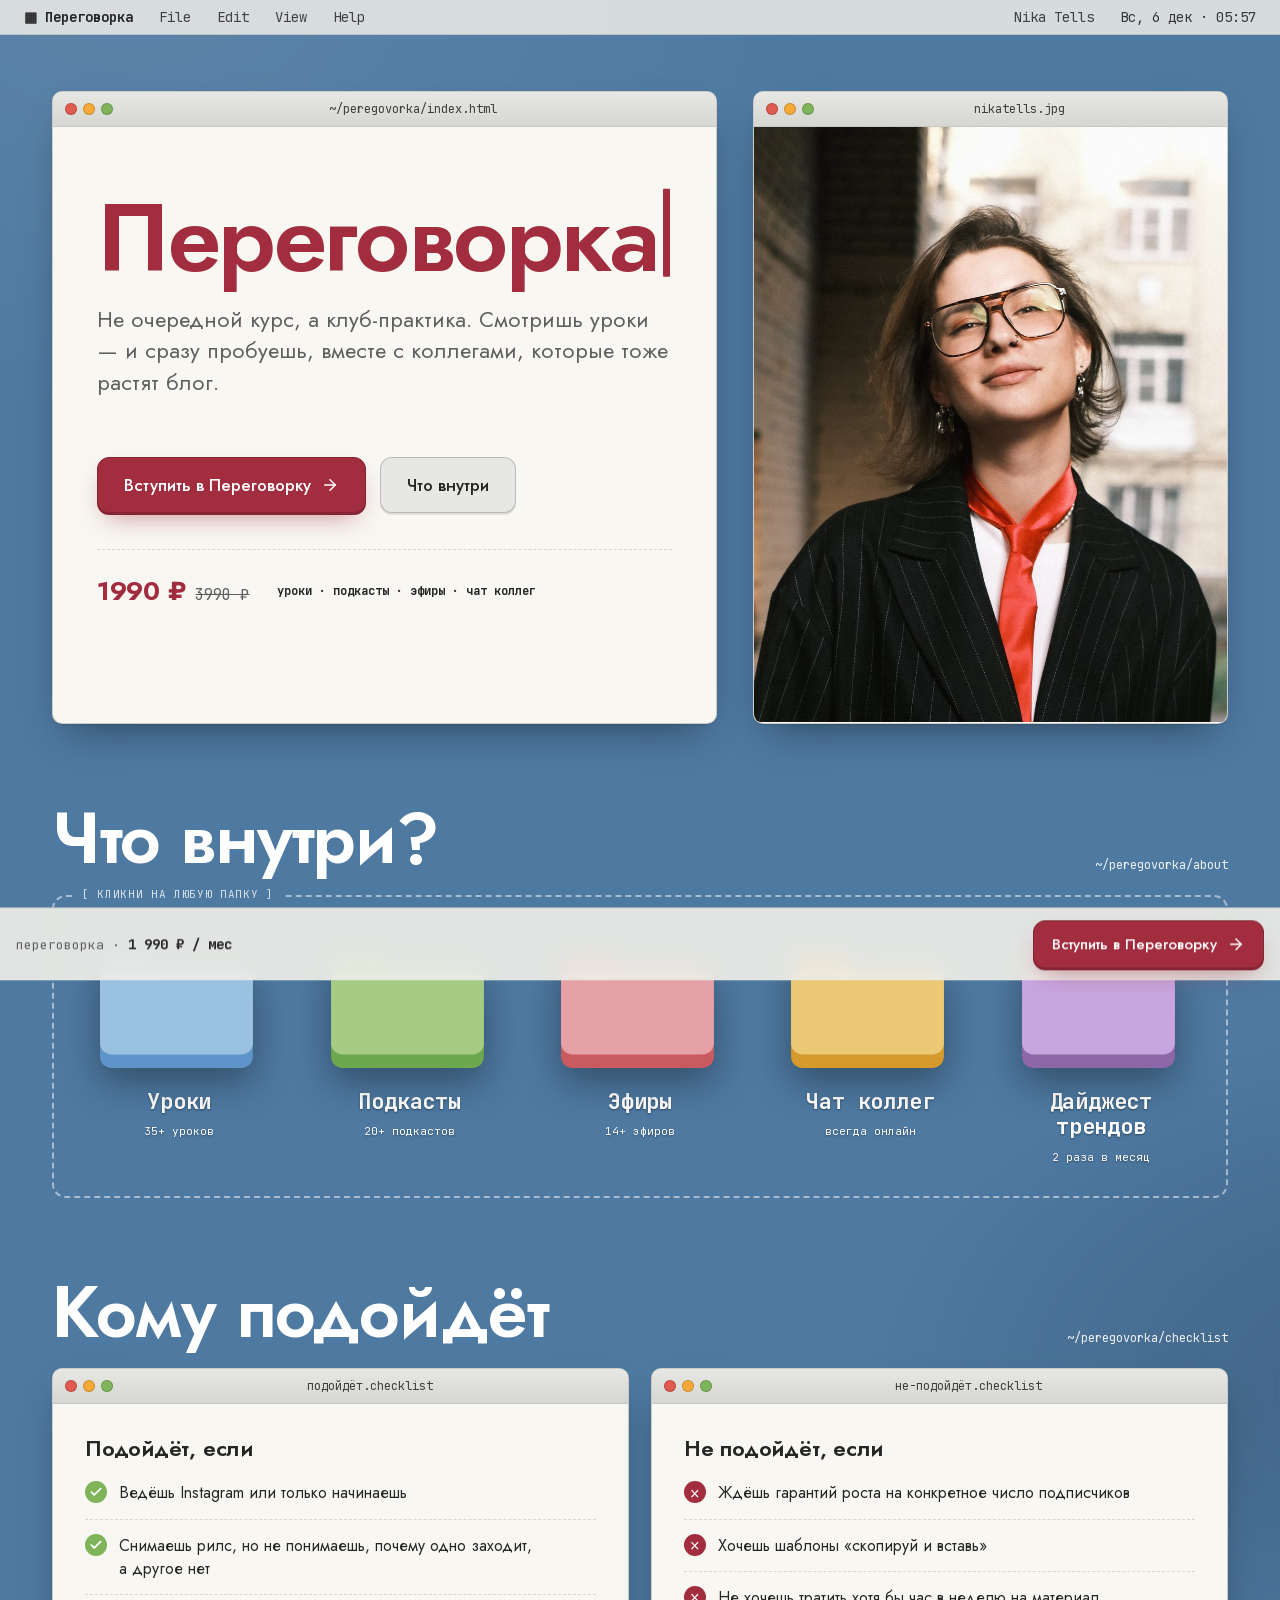
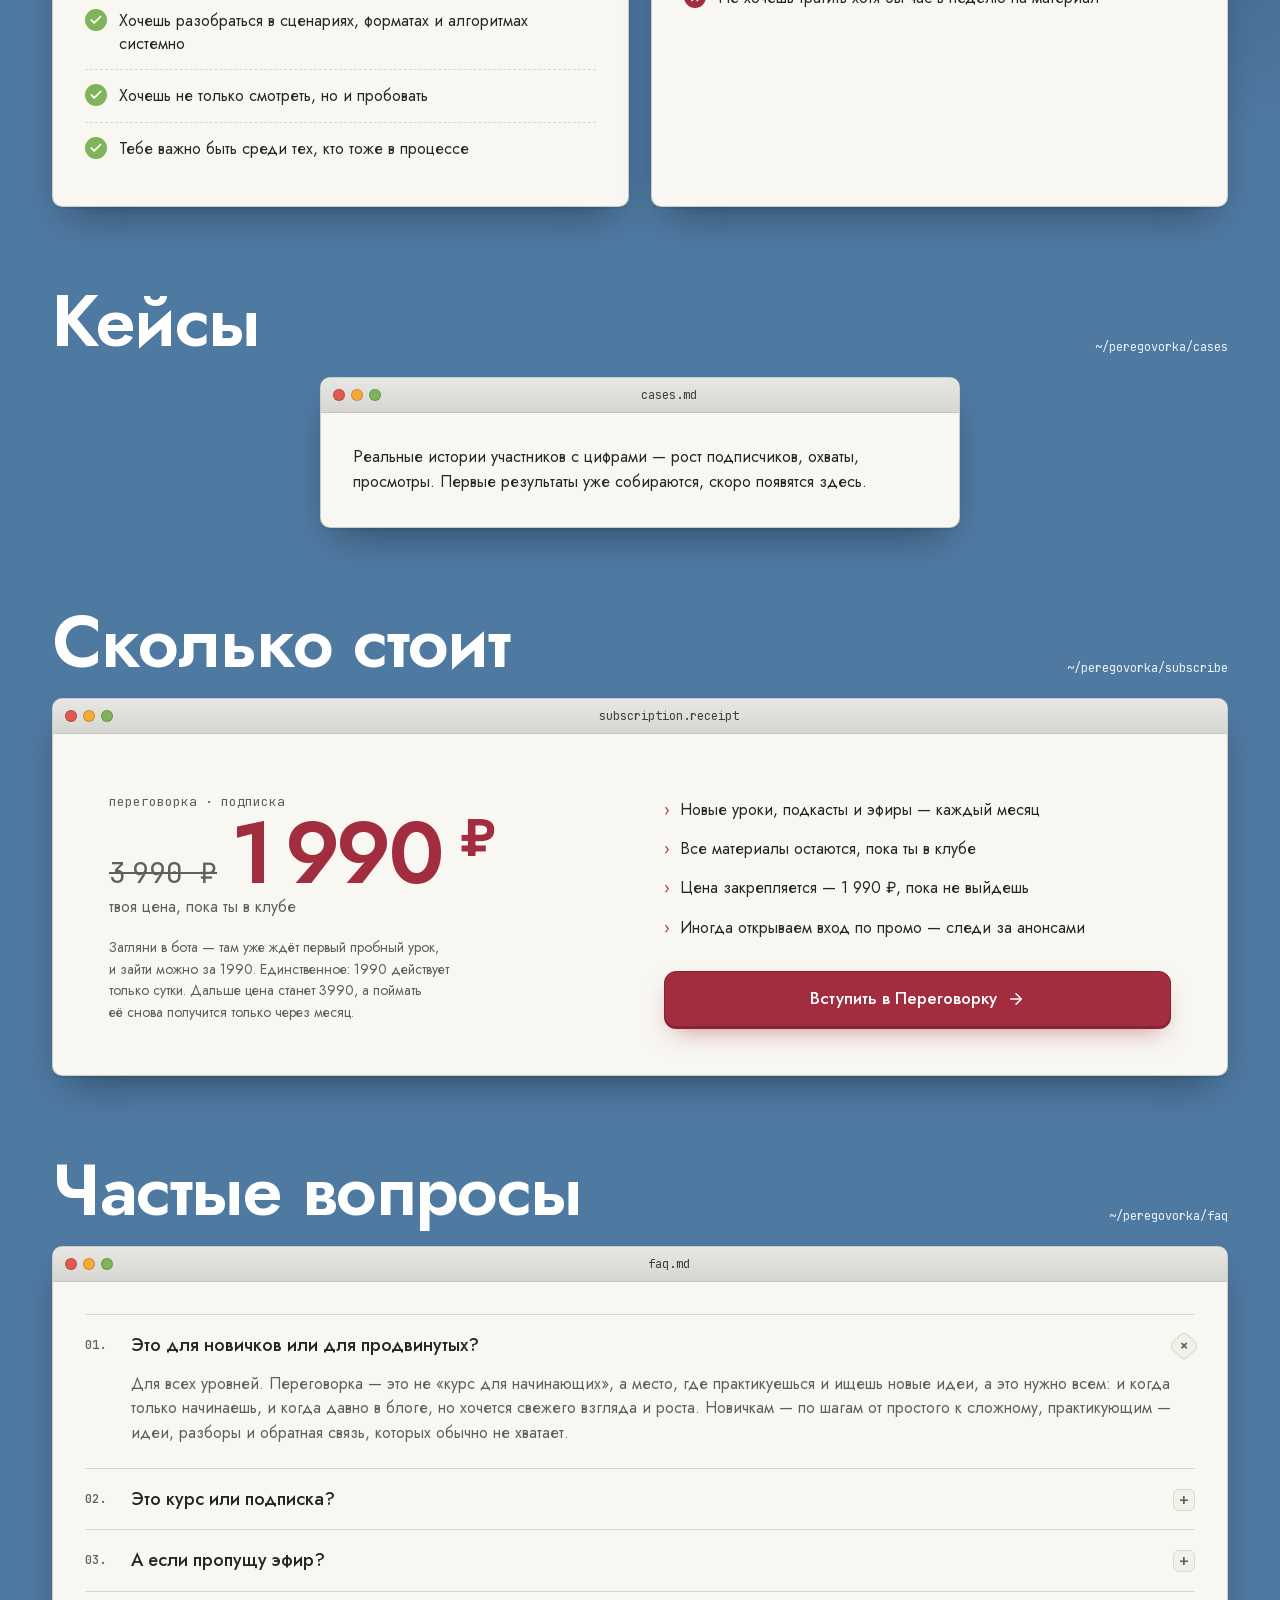
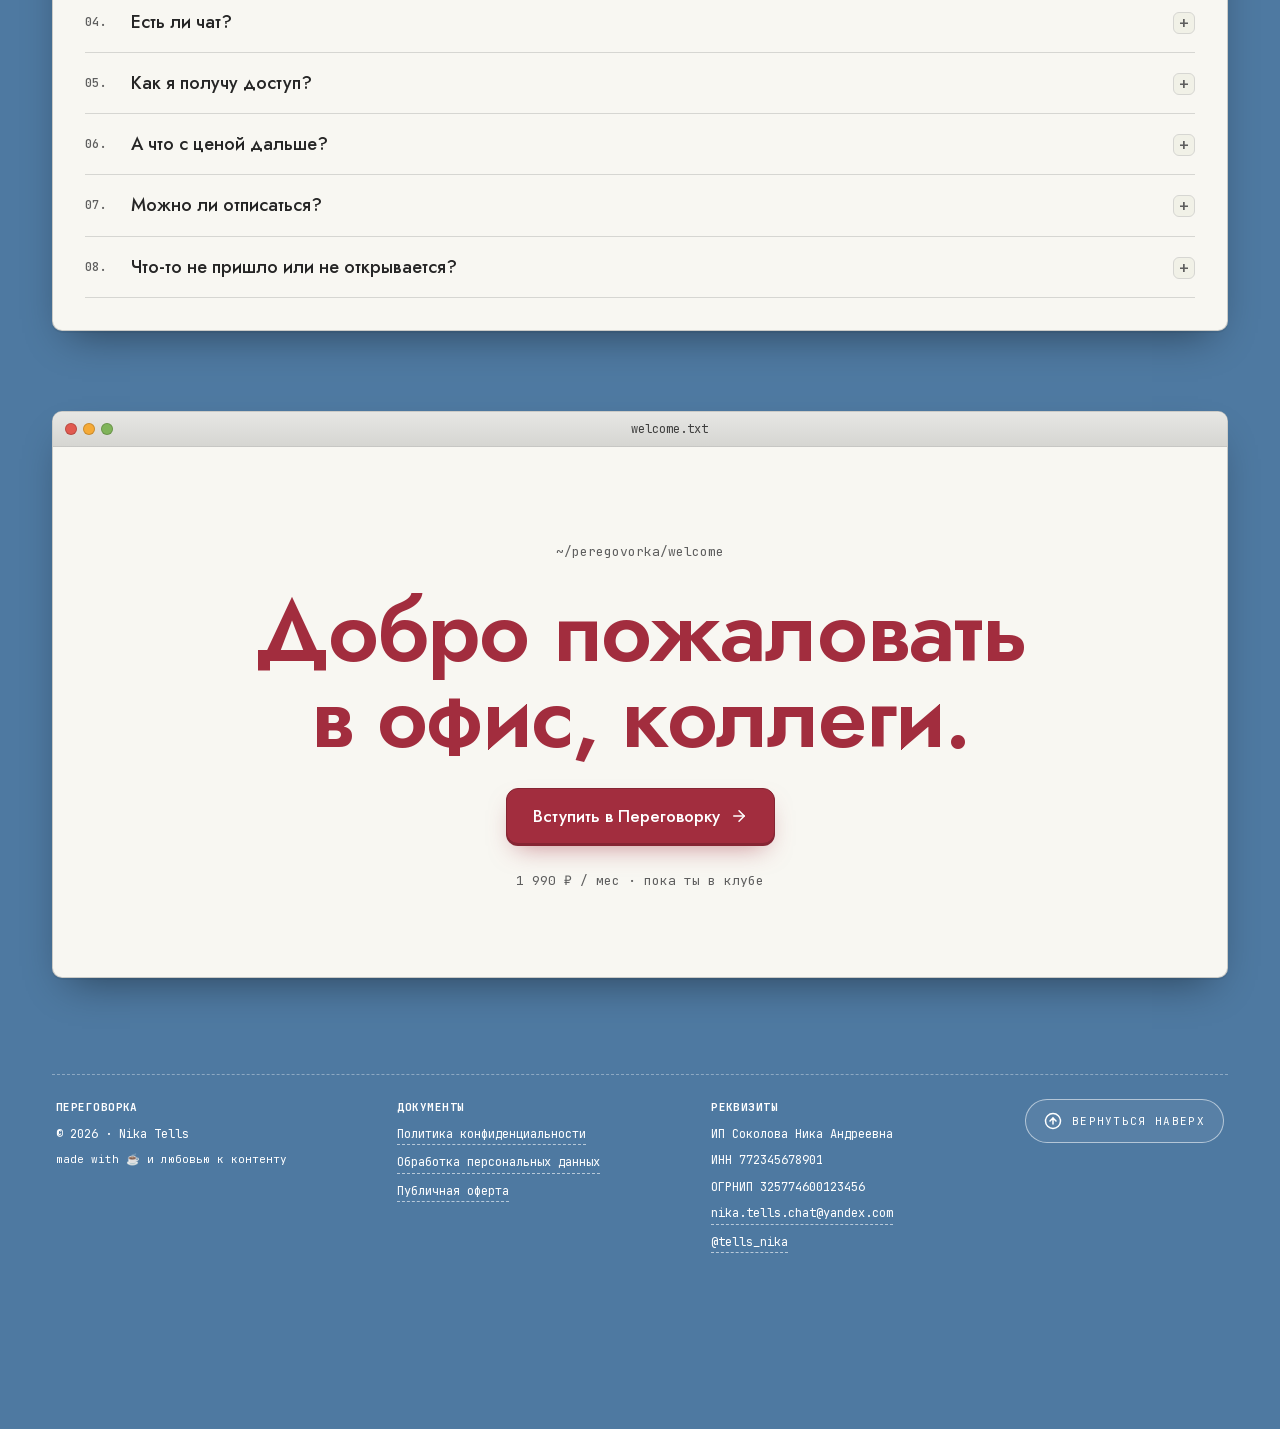
==== commit 3bf088bf: "icons: swap unicode/hand-drawn glyphs for Lucide inline SVGs - back-to-top: css circle+::before → ar" ====
--- a/index.html
+++ b/index.html
@@ -52,7 +52,7 @@
           <div class="hero-cta-row">
             <a href="#price" class="btn js-cta">
               Вступить в Переговорку
-              <span class="arrow" aria-hidden="true">→</span>
+              <svg class="arrow" viewBox="0 0 24 24" fill="none" stroke="currentColor" stroke-width="2" stroke-linecap="round" stroke-linejoin="round" aria-hidden="true"><path d="M5 12h14"/><path d="m12 5 7 7-7 7"/></svg>
             </a>
             <a href="#about" class="btn ghost">
               Что внутри
@@ -168,11 +168,11 @@
         <div class="win-body">
           <h3 class="h-card">Подойдёт, если</h3>
           <ul class="checklist">
-            <li><span class="check ok">✓</span><span>Ведёшь Instagram или&nbsp;только начинаешь</span></li>
-            <li><span class="check ok">✓</span><span>Снимаешь рилс, но&nbsp;не&nbsp;понимаешь, почему одно заходит, а&nbsp;другое нет</span></li>
-            <li><span class="check ok">✓</span><span>Хочешь разобраться в&nbsp;сценариях, форматах и&nbsp;алгоритмах системно</span></li>
-            <li><span class="check ok">✓</span><span>Хочешь не&nbsp;только смотреть, но&nbsp;и пробовать</span></li>
-            <li><span class="check ok">✓</span><span>Тебе важно быть среди тех, кто тоже в&nbsp;процессе</span></li>
+            <li><span class="check ok" aria-hidden="true"><svg viewBox="0 0 24 24" fill="none" stroke="currentColor" stroke-width="3" stroke-linecap="round" stroke-linejoin="round"><path d="M20 6 9 17l-5-5"/></svg></span><span>Ведёшь Instagram или&nbsp;только начинаешь</span></li>
+            <li><span class="check ok" aria-hidden="true"><svg viewBox="0 0 24 24" fill="none" stroke="currentColor" stroke-width="3" stroke-linecap="round" stroke-linejoin="round"><path d="M20 6 9 17l-5-5"/></svg></span><span>Снимаешь рилс, но&nbsp;не&nbsp;понимаешь, почему одно заходит, а&nbsp;другое нет</span></li>
+            <li><span class="check ok" aria-hidden="true"><svg viewBox="0 0 24 24" fill="none" stroke="currentColor" stroke-width="3" stroke-linecap="round" stroke-linejoin="round"><path d="M20 6 9 17l-5-5"/></svg></span><span>Хочешь разобраться в&nbsp;сценариях, форматах и&nbsp;алгоритмах системно</span></li>
+            <li><span class="check ok" aria-hidden="true"><svg viewBox="0 0 24 24" fill="none" stroke="currentColor" stroke-width="3" stroke-linecap="round" stroke-linejoin="round"><path d="M20 6 9 17l-5-5"/></svg></span><span>Хочешь не&nbsp;только смотреть, но&nbsp;и пробовать</span></li>
+            <li><span class="check ok" aria-hidden="true"><svg viewBox="0 0 24 24" fill="none" stroke="currentColor" stroke-width="3" stroke-linecap="round" stroke-linejoin="round"><path d="M20 6 9 17l-5-5"/></svg></span><span>Тебе важно быть среди тех, кто тоже в&nbsp;процессе</span></li>
           </ul>
         </div>
       </article>
@@ -253,7 +253,7 @@
             </ul>
             <a href="#join" class="btn js-cta price-cta">
               Вступить в Переговорку
-              <span class="arrow" aria-hidden="true">→</span>
+              <svg class="arrow" viewBox="0 0 24 24" fill="none" stroke="currentColor" stroke-width="2" stroke-linecap="round" stroke-linejoin="round" aria-hidden="true"><path d="M5 12h14"/><path d="m12 5 7 7-7 7"/></svg>
             </a>
           </div>
         </div>
@@ -365,7 +365,7 @@
         <h2 class="final-title">Добро пожаловать<br>в&nbsp;офис, коллеги.</h2>
         <a href="#" class="btn js-cta">
           Вступить в Переговорку
-          <span class="arrow" aria-hidden="true">→</span>
+          <svg class="arrow" viewBox="0 0 24 24" fill="none" stroke="currentColor" stroke-width="2" stroke-linecap="round" stroke-linejoin="round" aria-hidden="true"><path d="M5 12h14"/><path d="m12 5 7 7-7 7"/></svg>
         </a>
         <div class="sub">1 990 ₽ / мес · пока ты в клубе</div>
       </div>
@@ -393,7 +393,11 @@
       <a href="https://t.me/tells_nika" target="_blank" rel="noopener">@tells_nika</a>
     </div>
     <a href="#top" class="f-top" aria-label="Вернуться наверх">
-      <span class="arr" aria-hidden="true"></span>
+      <svg class="icon icon-arrow-up-circle" viewBox="0 0 24 24" fill="none" stroke="currentColor" stroke-width="2" stroke-linecap="round" stroke-linejoin="round" aria-hidden="true">
+        <circle cx="12" cy="12" r="10"/>
+        <path d="m16 12-4-4-4 4"/>
+        <path d="M12 16V8"/>
+      </svg>
       <span>вернуться наверх</span>
     </a>
   </footer>
@@ -417,7 +421,7 @@
 <!-- ========== Sticky CTA ========== -->
 <div class="stickycta" id="stickycta">
   <div class="price">переговорка · <b>1 990 ₽ / мес</b></div>
-  <a href="#join" class="btn js-cta">Вступить в&nbsp;Переговорку <span class="arrow">→</span></a>
+  <a href="#join" class="btn js-cta">Вступить в&nbsp;Переговорку <svg class="arrow" viewBox="0 0 24 24" fill="none" stroke="currentColor" stroke-width="2" stroke-linecap="round" stroke-linejoin="round" aria-hidden="true"><path d="M5 12h14"/><path d="m12 5 7 7-7 7"/></svg></a>
 </div>
 
 <script defer src="script.js"></script>
--- a/styles.css
+++ b/styles.css
@@ -406,7 +406,7 @@
   }
   .btn:hover{ background: rgb(178,55,72); }
   .btn:active{ transform: translateY(1px); box-shadow: 0 1px 0 var(--accent-deep), 0 6px 14px -8px rgba(162,45,62,.5); }
-  .btn .arrow{ transition: transform .15s ease; }
+  .btn .arrow{ width: 18px; height: 18px; flex-shrink: 0; transition: transform .15s ease; }
   .btn:hover .arrow{ transform: translateX(3px); }
   .btn.ghost{
     background: var(--bar);
@@ -928,7 +928,13 @@
   }
   .file-row + .file-row{ border-top: 1px solid var(--line-2); }
   .file-row:hover{ background: rgba(78,121,161,.08); }
-  .file-row .ic{ flex-shrink: 0; opacity: .9; }
+  .file-row .ic{ flex-shrink: 0; width: 16px; height: 16px; display: inline-flex; align-items: center; color: var(--folder-color, var(--ink-soft)); }
+  .file-row .ic svg{ width: 100%; height: 100%; }
+  .modal[data-folder="lessons"]  { --folder-color: #5E94C9; }
+  .modal[data-folder="podcasts"] { --folder-color: #6DA84F; }
+  .modal[data-folder="lives"]    { --folder-color: #C95A60; }
+  .modal[data-folder="chat"]     { --folder-color: #D49B2C; }
+  .modal[data-folder="digest"]   { --folder-color: #8E67A8; }
   .file-row .ext{ font-family: var(--mono); font-size: 11px; color: var(--ink-soft); margin-left: auto; flex-shrink: 0; }
 
   /* ---------- 04 live formats ---------- */
@@ -980,9 +986,9 @@
   }
   .checklist li:last-child{ border-bottom: none; }
   .check{ flex-shrink: 0; width: 22px; height: 22px; border-radius: 999px;
-    display: inline-flex; align-items: center; justify-content: center; font-family: var(--mono);
-    font-weight: 700; font-size: 12px;
-  }
+    display: inline-flex; align-items: center; justify-content: center;
+  }
+  .check svg{ width: 14px; height: 14px; }
   .check.ok{ background: var(--green); color: #fff; }
   .check.no{ background: var(--accent); color: #fff; }
 
@@ -1183,21 +1189,9 @@
     border-color: rgba(255,255,255,.85);
     transform: translateY(-2px);
   }
-  .footer .f-top .arr{
-    display: inline-block;
+  .footer .f-top .icon-arrow-up-circle{
     width: 18px; height: 18px;
-    border-radius: 50%;
-    border: 1.5px solid currentColor;
-    position: relative;
-  }
-  .footer .f-top .arr::before{
-    content: "";
-    position: absolute;
-    left: 50%; top: 54%;
-    width: 6px; height: 6px;
-    border-left: 1.5px solid currentColor;
-    border-top: 1.5px solid currentColor;
-    transform: translate(-50%, -50%) rotate(45deg);
+    flex-shrink: 0;
   }
   @media (max-width: 719px){
     .footer .f-top{ justify-self: stretch; justify-content: center; }
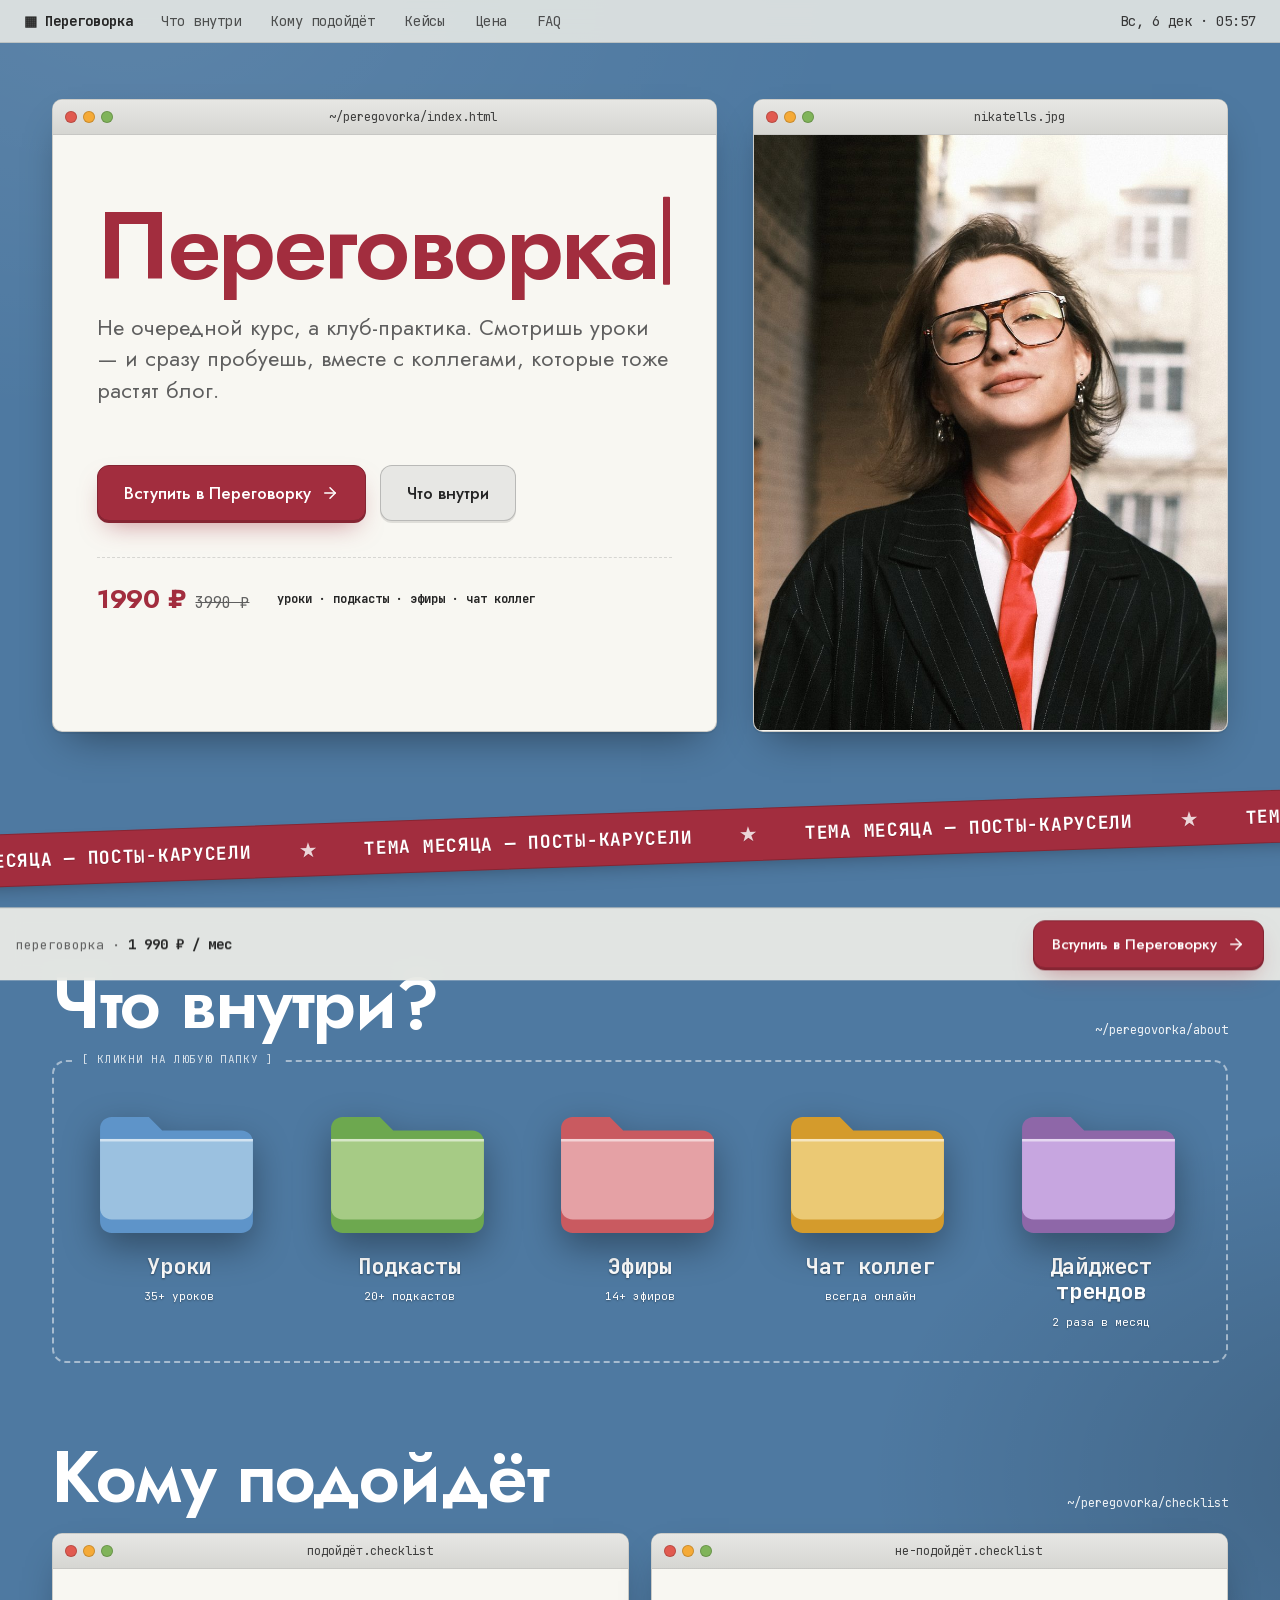
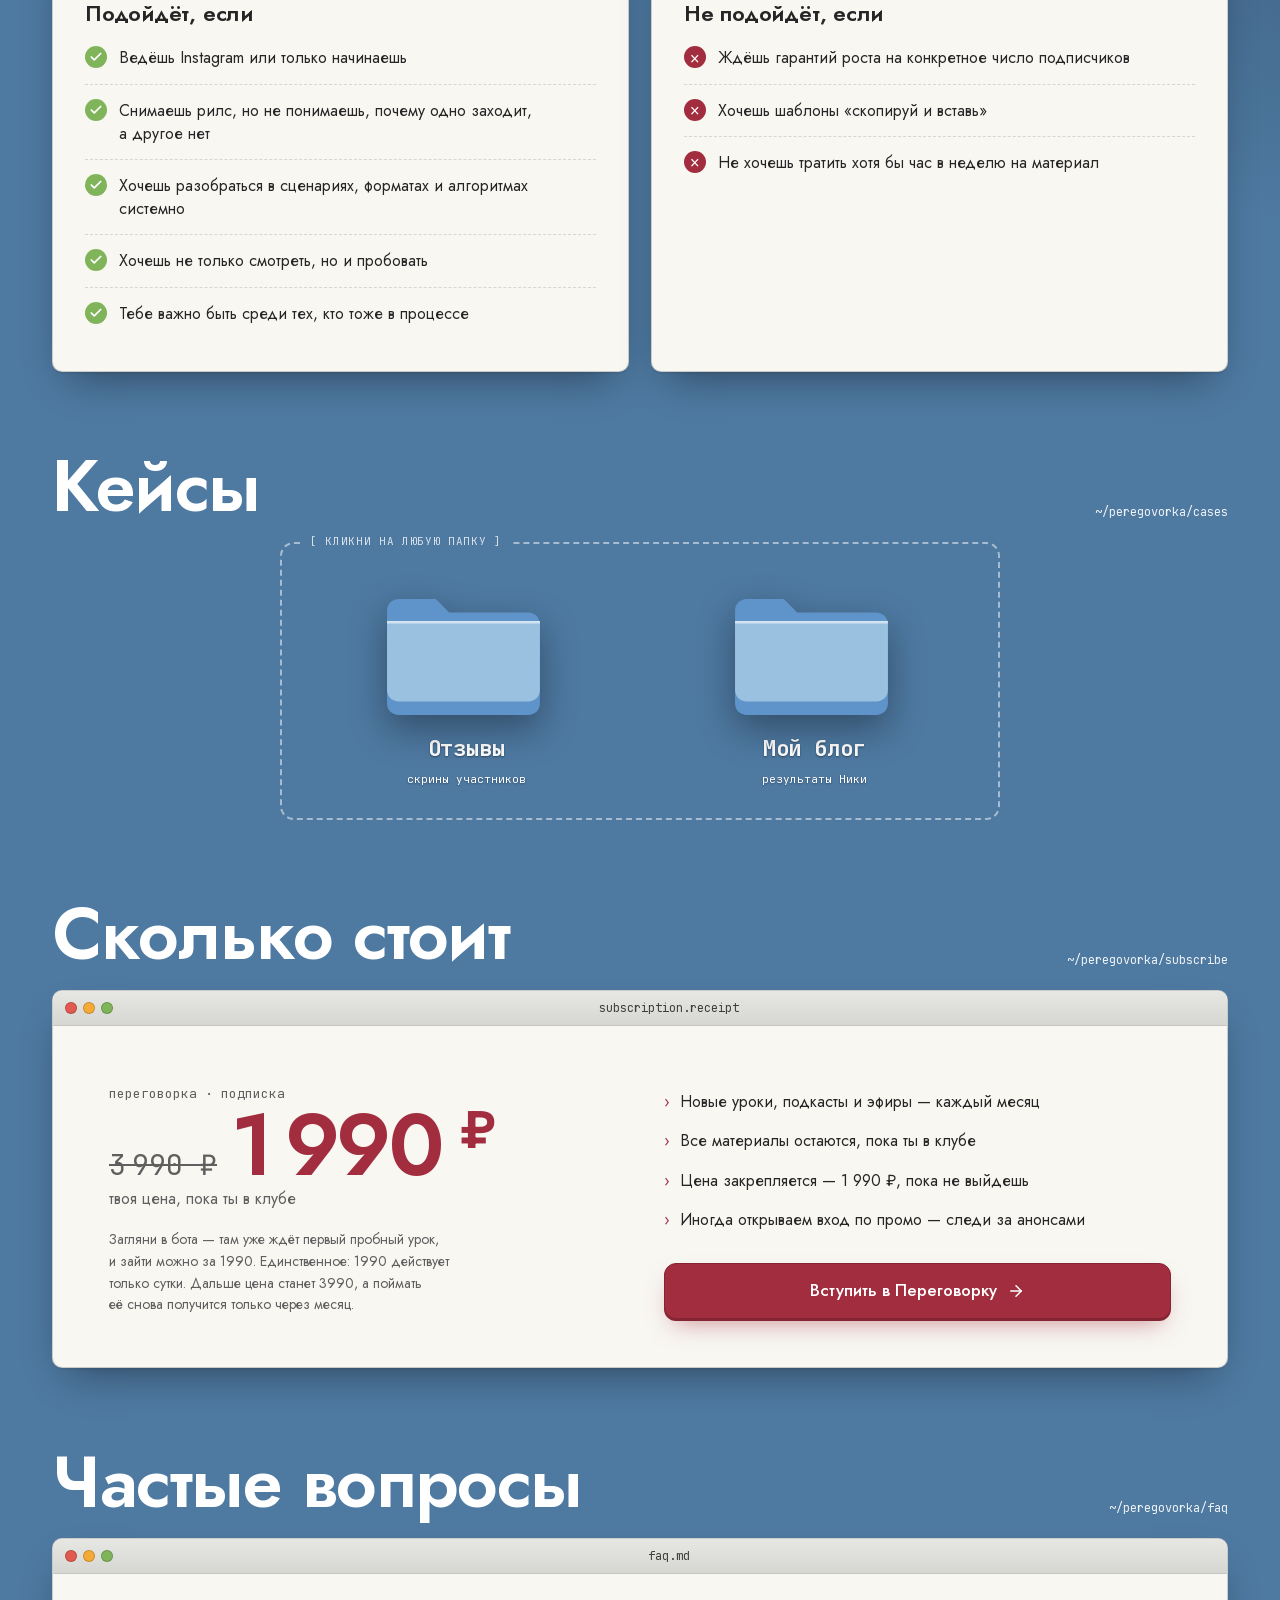
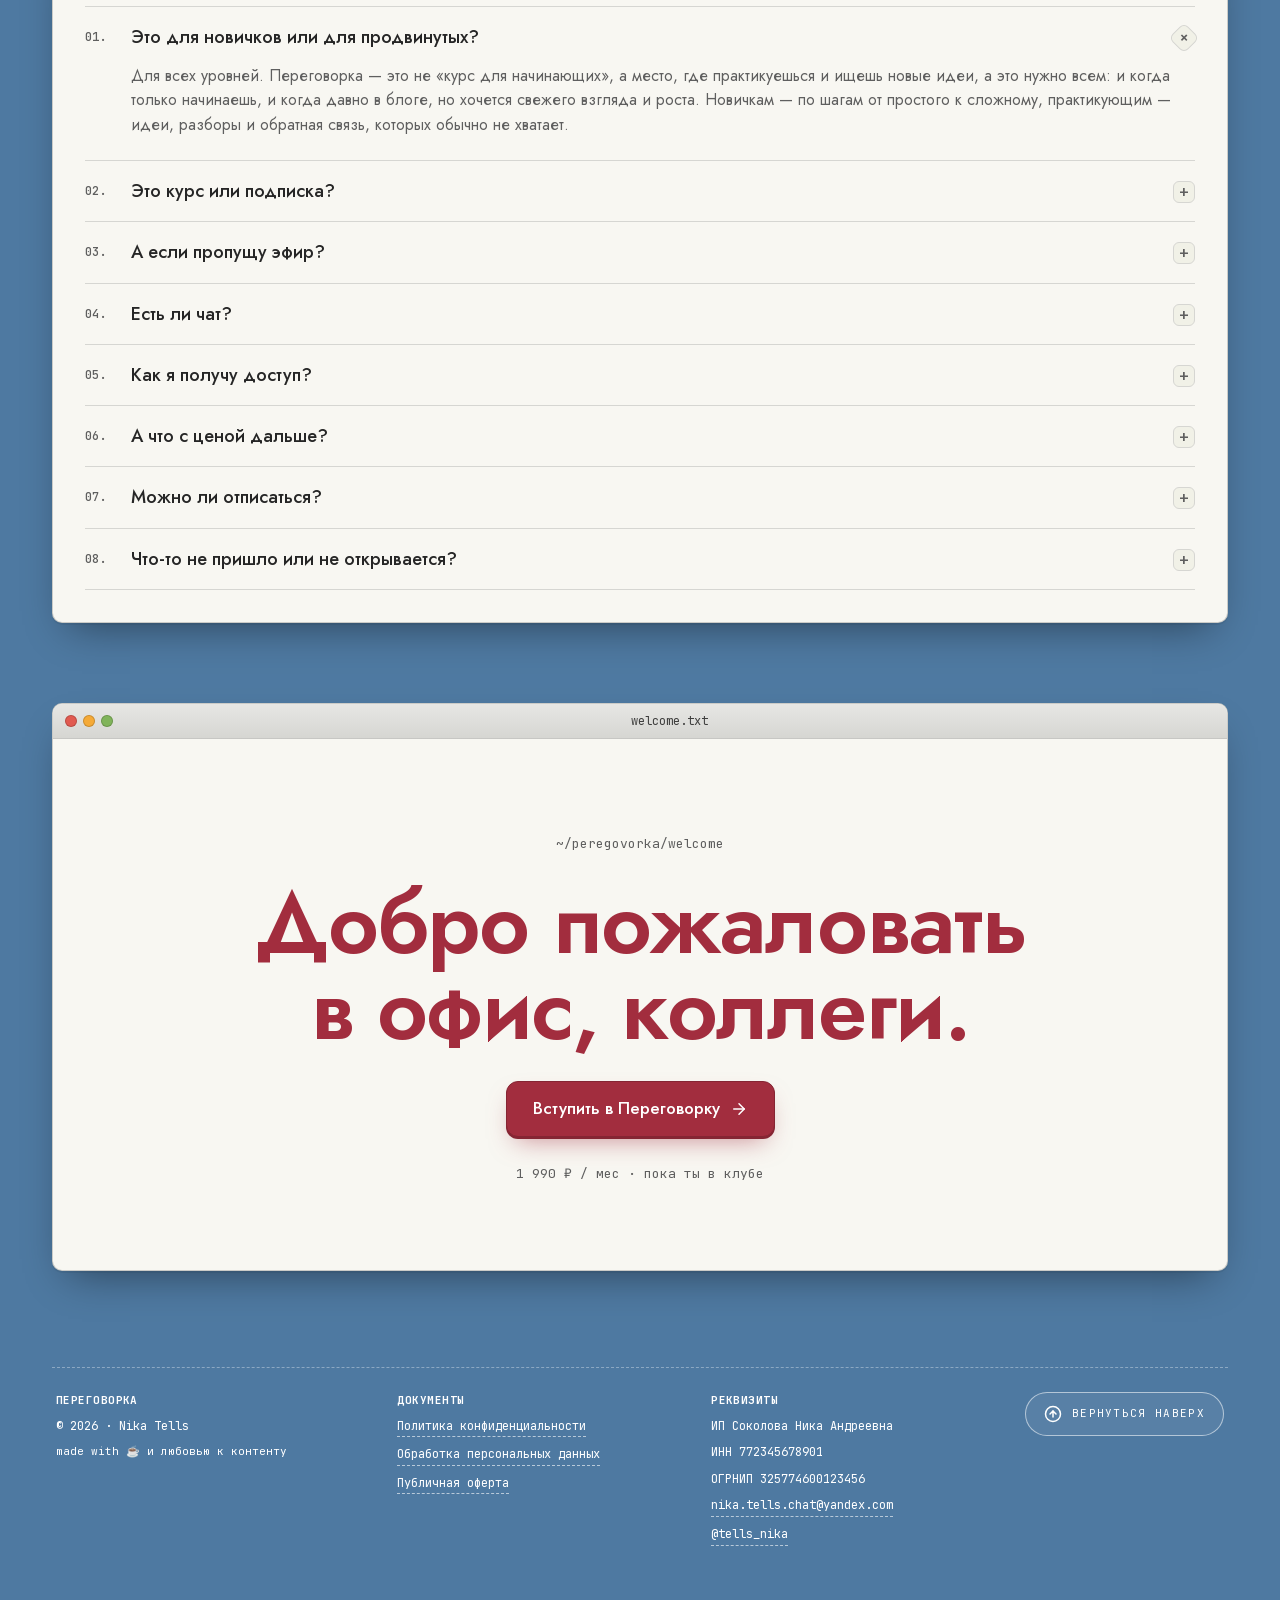
==== commit 59738f21: "nav + ticker + cases folders + drop modal meta - menubar: File/Edit/View/Help → real anchor nav (Что" ====
--- a/index.html
+++ b/index.html
@@ -10,17 +10,17 @@
 </head>
 <body>
 
-<!-- ========== Decorative menubar ========== -->
-<div class="menubar" role="presentation">
-  <span class="logo">▦ Переговорка</span>
-  <span class="item hide-sm">File</span>
-  <span class="item hide-sm">Edit</span>
-  <span class="item hide-sm">View</span>
-  <span class="item hide-sm">Help</span>
+<!-- ========== Top menubar / navigation ========== -->
+<nav class="menubar" aria-label="Навигация">
+  <a href="#top" class="logo">▦ Переговорка</a>
+  <a href="#about"  class="item hide-sm">Что внутри</a>
+  <a href="#who"    class="item hide-sm">Кому подойдёт</a>
+  <a href="#cases"  class="item hide-sm">Кейсы</a>
+  <a href="#price"  class="item hide-sm">Цена</a>
+  <a href="#faq"    class="item hide-sm">FAQ</a>
   <span class="spacer"></span>
-  <span class="item hide-sm">Nika Tells</span>
   <span class="clock" id="clock">—</span>
-</div>
+</nav>
 
 <main class="desk" id="top">
 
@@ -83,6 +83,20 @@
       </div>
     </div>
   </section>
+
+  <!-- ========== Ticker: тема месяца ========== -->
+  <div class="ticker-wrap">
+    <section class="ticker" aria-label="Тема месяца">
+      <div class="ticker-track" aria-hidden="true">
+        <span class="ticker-item">Тема месяца&nbsp;— посты-карусели</span>
+        <span class="ticker-item">Тема месяца&nbsp;— посты-карусели</span>
+        <span class="ticker-item">Тема месяца&nbsp;— посты-карусели</span>
+        <span class="ticker-item">Тема месяца&nbsp;— посты-карусели</span>
+        <span class="ticker-item">Тема месяца&nbsp;— посты-карусели</span>
+        <span class="ticker-item">Тема месяца&nbsp;— посты-карусели</span>
+      </div>
+    </section>
+  </div>
 
   <!-- ========== 02 ЧТО ВНУТРИ ========== -->
   <section class="section" id="about" data-screen-label="02 Что внутри">
@@ -151,7 +165,7 @@
   </section>
 
   <!-- ========== 06 КОМУ ========== -->
-  <section class="section" data-screen-label="06 Кому подойдёт">
+  <section class="section" id="who" data-screen-label="06 Кому подойдёт">
     <header class="section-head">
       <div>
         <h2 class="h-section">Кому подойдёт</h2>
@@ -195,7 +209,7 @@
   </section>
 
   <!-- ========== 07 КЕЙСЫ ========== -->
-  <section class="section" data-screen-label="07 Кейсы">
+  <section class="section" id="cases" data-screen-label="07 Кейсы">
     <header class="section-head">
       <div>
         <h2 class="h-section">Кейсы</h2>
@@ -203,15 +217,27 @@
       <div class="section-path">~/peregovorka/cases</div>
     </header>
 
-    <div class="win cases-empty">
-      <div class="win-bar">
-        <div class="dots"><span class="dot r"></span><span class="dot y"></span><span class="dot g"></span></div>
-        <div class="win-title">cases.md</div>
-      </div>
-      <div class="win-body">
-        <p class="body">
-          Реальные истории участников с&nbsp;цифрами — рост подписчиков, охваты, просмотры. Первые результаты уже собираются, скоро появятся здесь.
-        </p>
+    <div class="folders-wrap">
+      <div class="big-folders big-folders--two">
+        <button type="button" class="big-folder" data-folder="reviews" aria-haspopup="dialog">
+          <svg class="bf-icon" viewBox="0 0 200 160" fill="none" aria-hidden="true">
+            <path d="M6 32c0-8 6-14 14-14h44l16 16h94c8 0 14 6 14 14v94c0 8-6 14-14 14H20c-8 0-14-6-14-14V32z" fill="#5E94C9"></path>
+            <path d="M6 44h182v82c0 8-6 14-14 14H20c-8 0-14-6-14-14V44z" fill="#9BC1E0"></path>
+            <rect x="6" y="44" width="182" height="3" fill="rgba(255,255,255,.55)"></rect>
+          </svg>
+          <span class="bf-label">Отзывы</span>
+          <span class="bf-meta">скрины участников</span>
+        </button>
+
+        <button type="button" class="big-folder" data-folder="myblog" aria-haspopup="dialog">
+          <svg class="bf-icon" viewBox="0 0 200 160" fill="none" aria-hidden="true">
+            <path d="M6 32c0-8 6-14 14-14h44l16 16h94c8 0 14 6 14 14v94c0 8-6 14-14 14H20c-8 0-14-6-14-14V32z" fill="#5E94C9"></path>
+            <path d="M6 44h182v82c0 8-6 14-14 14H20c-8 0-14-6-14-14V44z" fill="#9BC1E0"></path>
+            <rect x="6" y="44" width="182" height="3" fill="rgba(255,255,255,.55)"></rect>
+          </svg>
+          <span class="bf-label">Мой блог</span>
+          <span class="bf-meta">результаты Ники</span>
+        </button>
       </div>
     </div>
   </section>
@@ -262,7 +288,7 @@
   </section>
 
   <!-- ========== 09 FAQ ========== -->
-  <section class="section" data-screen-label="09 FAQ">
+  <section class="section" id="faq" data-screen-label="09 FAQ">
     <header class="section-head">
       <div>
         <h2 class="h-section">Частые вопросы</h2>
@@ -410,7 +436,6 @@
     <div class="modal-bar">
       <button type="button" class="modal-close" id="modal-close-btn" aria-label="Закрыть"></button>
       <div class="modal-title" id="modal-title-text">folder</div>
-      <div class="modal-meta" id="modal-meta-text"></div>
     </div>
     <div class="modal-body" id="modal-body">
       <!-- content injected by JS -->
--- a/styles.css
+++ b/styles.css
@@ -329,15 +329,27 @@
     display: flex; align-items: center; gap: 22px;
     padding: 8px 18px;
   }
+  .menubar a{ color: inherit; text-decoration: none; }
   .menubar .logo{ font-weight: 700; }
-  .menubar .item{ opacity: .85; }
+  .menubar .logo:hover{ opacity: .8; }
+  .menubar .item{
+    opacity: .78;
+    padding: 4px 2px;
+    transition: opacity .15s ease, color .15s ease;
+  }
+  .menubar .item:hover{ opacity: 1; color: var(--accent); }
   .menubar .spacer{ flex: 1; }
   .menubar .clock{ font-variant-numeric: tabular-nums; opacity: .9; }
   .menubar .item.hide-sm{ display: none; }
   @media (min-width: 720px){
-    .menubar{ font-size: 14px; gap: 26px; padding: 8px 24px; }
+    .menubar{ font-size: 14px; gap: 22px; padding: 8px 24px; }
     .menubar .item.hide-sm{ display: inline; }
   }
+  @media (min-width: 1080px){
+    .menubar{ gap: 26px; }
+  }
+  html{ scroll-behavior: smooth; }
+  .section, .hero{ scroll-margin-top: 60px; }
 
   /* ---------- shell ---------- */
   .desk{
@@ -669,6 +681,64 @@
   }
   @media (max-width: 640px){ .section-path{ display: none; } }
 
+  /* ---------- Ticker: тема месяца ---------- */
+  .ticker-wrap{
+    overflow-x: clip;
+    overflow-y: visible;
+    margin-top: 56px;
+    margin-left: calc(50% - 50vw);
+    margin-right: calc(50% - 50vw);
+    width: 100vw;
+    padding: 24px 0;
+  }
+  .ticker{
+    background: var(--accent);
+    color: #fff;
+    overflow: hidden;
+    padding: 14px 0;
+    border-top: 1px solid rgba(0,0,0,.18);
+    border-bottom: 1px solid rgba(0,0,0,.18);
+    box-shadow: 0 10px 24px -16px rgba(0,0,0,.55);
+    transform: rotate(-2deg);
+    margin: 0 -6%;
+    width: 112%;
+  }
+  .ticker-track{
+    display: flex;
+    gap: 48px;
+    width: max-content;
+    animation: ticker-scroll 28s linear infinite;
+  }
+  .ticker-item{
+    font-family: var(--mono);
+    font-weight: 700;
+    font-size: 18px;
+    letter-spacing: .04em;
+    text-transform: uppercase;
+    white-space: nowrap;
+    text-shadow: 0 1px 0 rgba(0,0,0,.15);
+  }
+  .ticker-item::after{
+    content: "★";
+    display: inline-block;
+    margin-left: 48px;
+    opacity: .8;
+  }
+  @keyframes ticker-scroll{
+    from{ transform: translateX(0); }
+    to  { transform: translateX(-50%); }
+  }
+  @media (prefers-reduced-motion: reduce){
+    .ticker-track{ animation-duration: 90s; }
+  }
+  @media (max-width: 640px){
+    .ticker-wrap{ margin-top: 36px; }
+    .ticker{ padding: 10px 0; }
+    .ticker-item{ font-size: 14px; }
+    .ticker-track{ gap: 32px; animation-duration: 22s; }
+    .ticker-item::after{ margin-left: 32px; }
+  }
+
   /* ---------- 02 big folders ---------- */
   .folders-wrap{ position: relative; margin-bottom: 0; }
 
@@ -718,9 +788,11 @@
   }
   @media (min-width: 720px){
     .big-folders{ grid-template-columns: repeat(3, 1fr); gap: 32px 20px; padding: 30px 18px 22px; }
+    .big-folders--two{ grid-template-columns: repeat(2, 1fr); max-width: 640px; margin-left: auto; margin-right: auto; }
   }
   @media (min-width: 1080px){
     .big-folders{ grid-template-columns: repeat(5, 1fr); gap: 28px 16px; }
+    .big-folders--two{ grid-template-columns: repeat(2, 1fr); max-width: 720px; }
   }
   .big-folder{
     appearance: none;
@@ -837,7 +909,6 @@
     white-space: nowrap; overflow: hidden; text-overflow: ellipsis;
     padding: 0 8px;
   }
-  .modal-meta{ font-family: var(--mono); font-size: 11px; color: rgba(0,0,0,.5); flex-shrink: 0; }
   .modal-body{ padding: 22px 22px 28px; }
   .modal-intro{
     font-size: 15px; line-height: 1.5; color: var(--ink);
@@ -935,6 +1006,8 @@
   .modal[data-folder="lives"]    { --folder-color: #C95A60; }
   .modal[data-folder="chat"]     { --folder-color: #D49B2C; }
   .modal[data-folder="digest"]   { --folder-color: #8E67A8; }
+  .modal[data-folder="reviews"]  { --folder-color: #5E94C9; }
+  .modal[data-folder="myblog"]   { --folder-color: #5E94C9; }
   .file-row .ext{ font-family: var(--mono); font-size: 11px; color: var(--ink-soft); margin-left: auto; flex-shrink: 0; }
 
   /* ---------- 04 live formats ---------- */
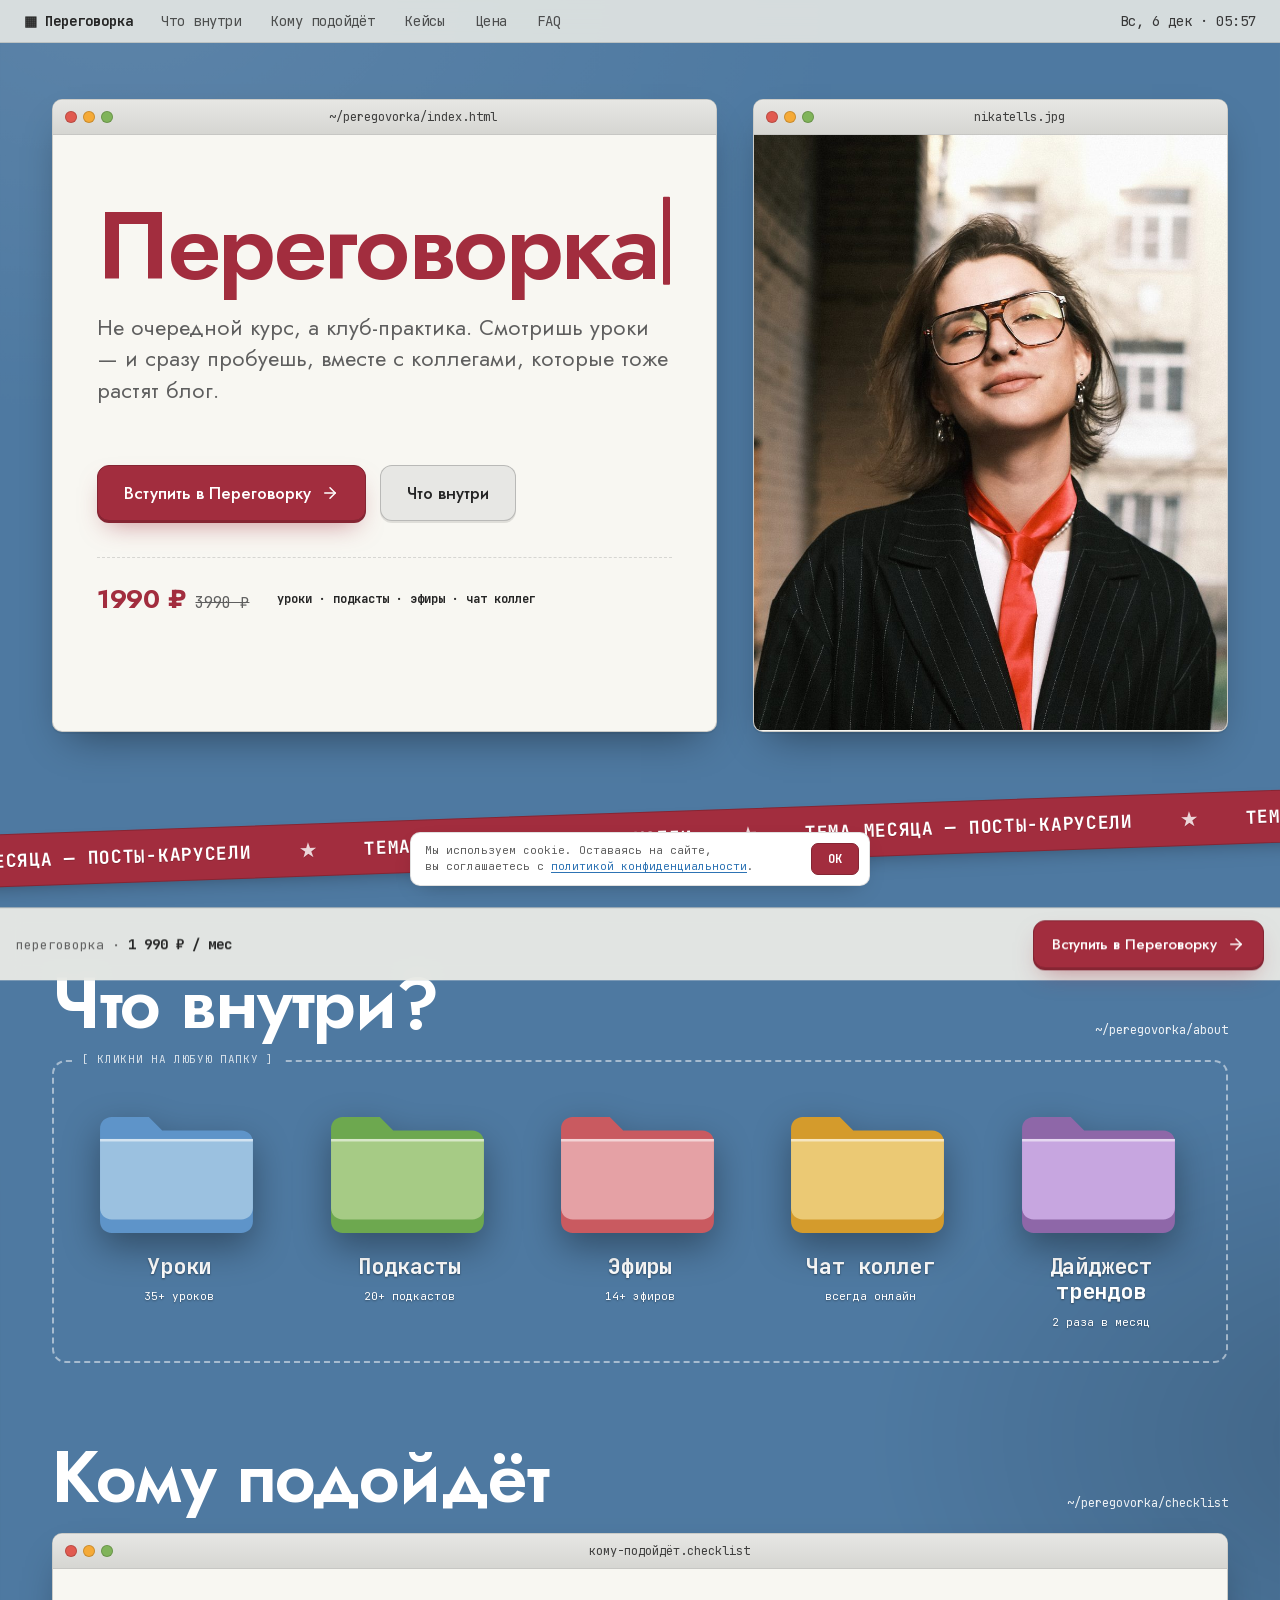
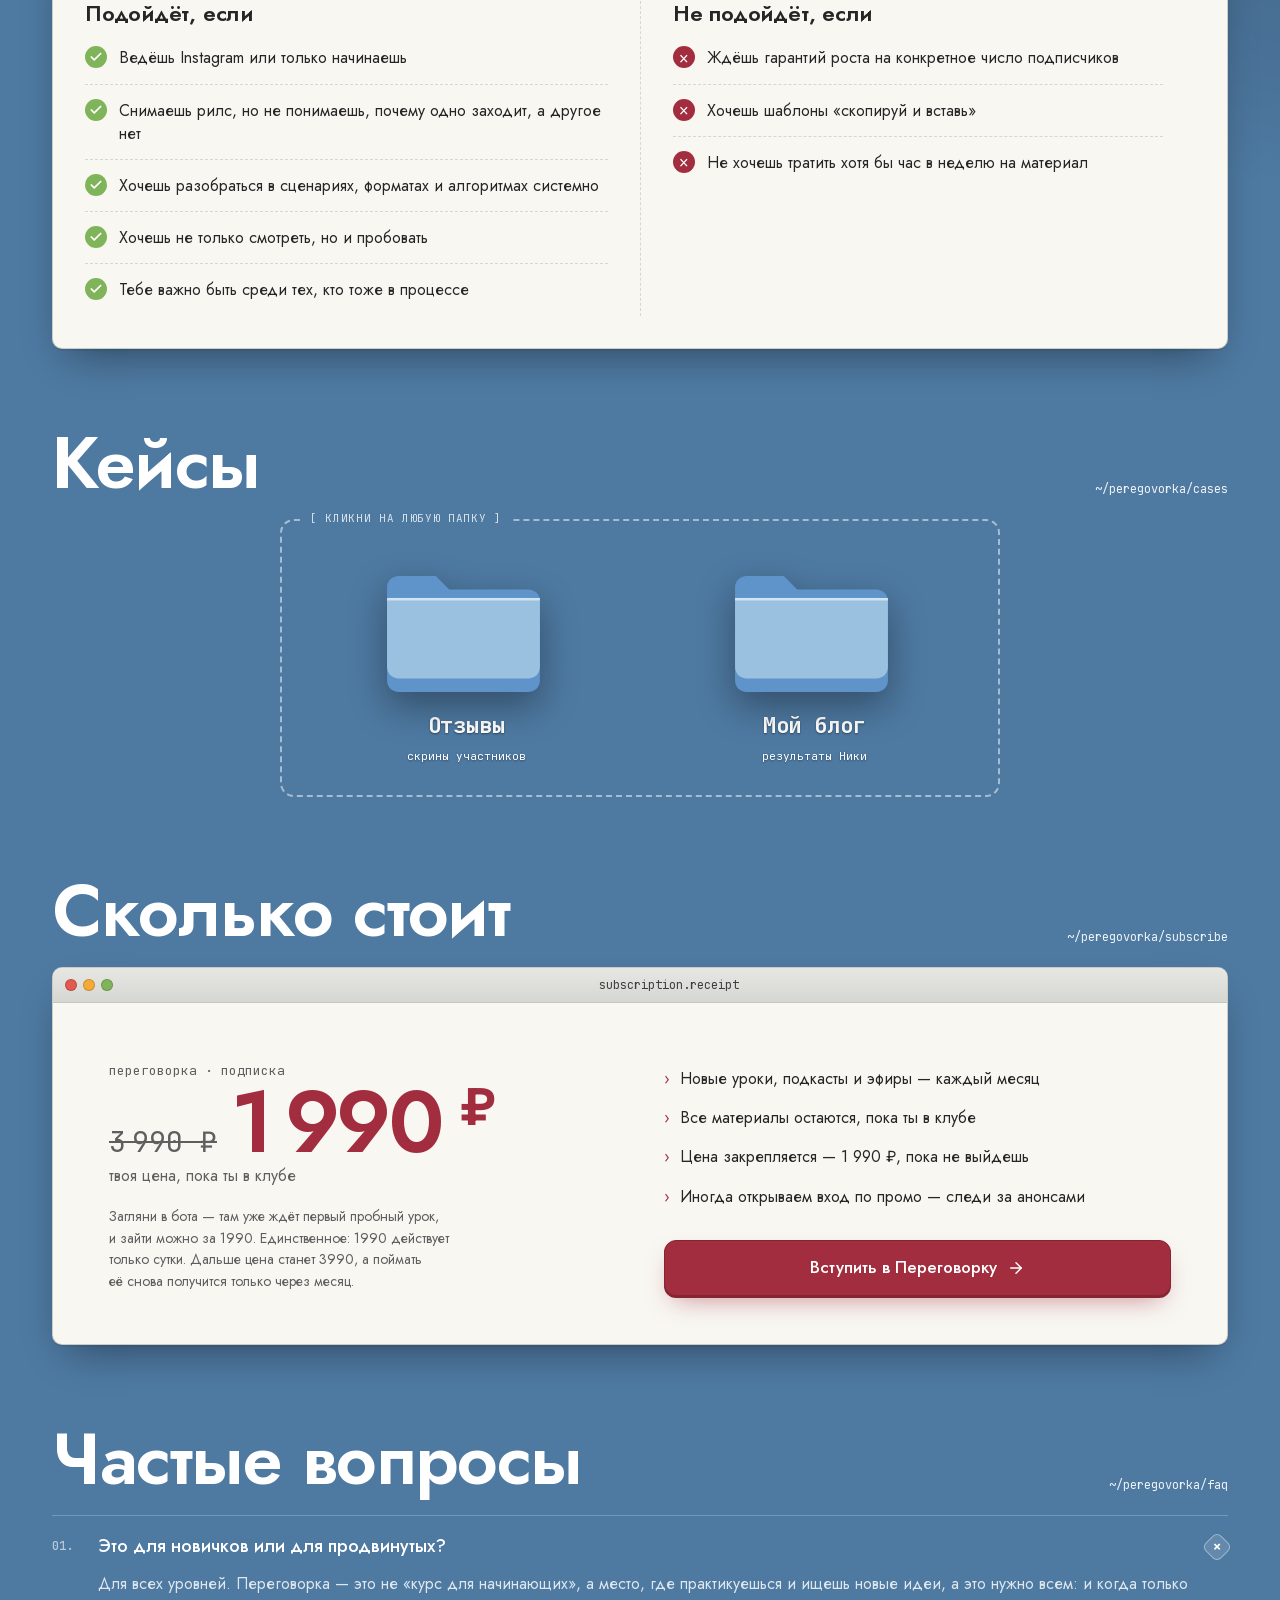
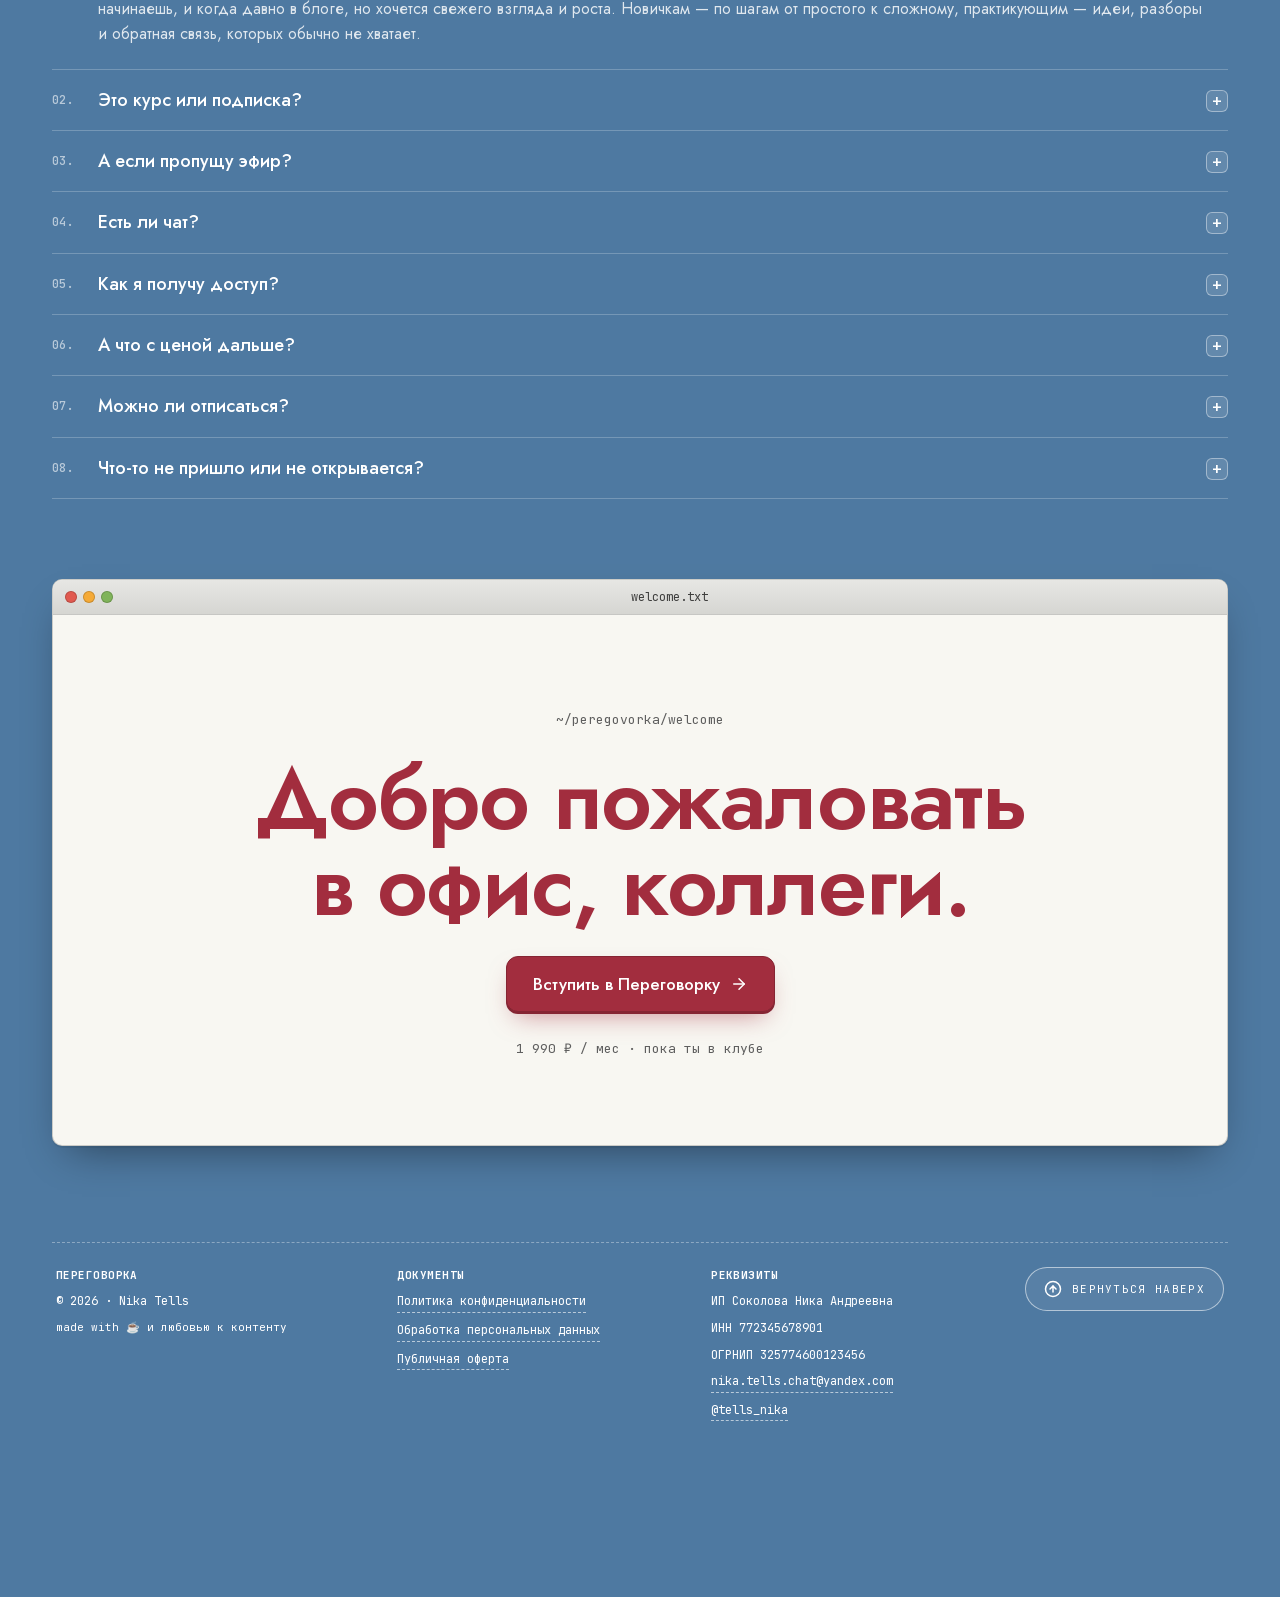
==== commit 6d72d13c: "152-ФЗ + правки модалок, FAQ и секции «Кому подойдёт» - Cookie-баннер (компактный, «ОК», согласие в " ====
--- a/index.html
+++ b/index.html
@@ -173,13 +173,13 @@
       <div class="section-path">~/peregovorka/checklist</div>
     </header>
 
-    <div class="fit-grid">
-      <article class="win">
-        <div class="win-bar">
-          <div class="dots"><span class="dot r"></span><span class="dot y"></span><span class="dot g"></span></div>
-          <div class="win-title">подойдёт.checklist</div>
-        </div>
-        <div class="win-body">
+    <article class="win">
+      <div class="win-bar">
+        <div class="dots"><span class="dot r"></span><span class="dot y"></span><span class="dot g"></span></div>
+        <div class="win-title">кому-подойдёт.checklist</div>
+      </div>
+      <div class="win-body fit-body">
+        <div class="fit-col">
           <h3 class="h-card">Подойдёт, если</h3>
           <ul class="checklist">
             <li><span class="check ok" aria-hidden="true"><svg viewBox="0 0 24 24" fill="none" stroke="currentColor" stroke-width="3" stroke-linecap="round" stroke-linejoin="round"><path d="M20 6 9 17l-5-5"/></svg></span><span>Ведёшь Instagram или&nbsp;только начинаешь</span></li>
@@ -189,14 +189,8 @@
             <li><span class="check ok" aria-hidden="true"><svg viewBox="0 0 24 24" fill="none" stroke="currentColor" stroke-width="3" stroke-linecap="round" stroke-linejoin="round"><path d="M20 6 9 17l-5-5"/></svg></span><span>Тебе важно быть среди тех, кто тоже в&nbsp;процессе</span></li>
           </ul>
         </div>
-      </article>
-
-      <article class="win">
-        <div class="win-bar">
-          <div class="dots"><span class="dot r"></span><span class="dot y"></span><span class="dot g"></span></div>
-          <div class="win-title">не-подойдёт.checklist</div>
-        </div>
-        <div class="win-body">
+
+        <div class="fit-col fit-col--no">
           <h3 class="h-card">Не подойдёт, если</h3>
           <ul class="checklist">
             <li><span class="check no">×</span><span>Ждёшь гарантий роста на&nbsp;конкретное число подписчиков</span></li>
@@ -204,8 +198,8 @@
             <li><span class="check no">×</span><span>Не&nbsp;хочешь тратить хотя&nbsp;бы час в&nbsp;неделю на&nbsp;материал</span></li>
           </ul>
         </div>
-      </article>
-    </div>
+      </div>
+    </article>
   </section>
 
   <!-- ========== 07 КЕЙСЫ ========== -->
@@ -296,13 +290,7 @@
       <div class="section-path">~/peregovorka/faq</div>
     </header>
 
-    <div class="win">
-      <div class="win-bar">
-        <div class="dots"><span class="dot r"></span><span class="dot y"></span><span class="dot g"></span></div>
-        <div class="win-title">faq.md</div>
-      </div>
-      <div class="win-body">
-        <div class="faq-list">
+    <div class="faq-list faq-plain">
           <details class="faq" open="">
             <summary>
               <span class="num">01.</span>
@@ -374,8 +362,6 @@
             </summary>
             <div class="a">Бывает. Если ссылка не&nbsp;дошла или не&nbsp;получается открыть Переговорку — напиши мне на&nbsp;почту <a href="mailto:nika.tells.chat@yandex.com">nika.tells.chat@yandex.com</a> или в&nbsp;телеграм <a href="https://t.me/tells_nika" target="_blank" rel="noopener">@tells_nika</a>. Разберёмся.</div>
           </details>
-        </div>
-      </div>
     </div>
   </section>
 
@@ -431,7 +417,7 @@
 </main>
 
 <!-- ========== Folder modal ========== -->
-<div class="modal-overlay" id="folder-modal" role="dialog" aria-modal="true" aria-labelledby="modal-title-text" hidden="">
+<div class="modal-overlay" id="folder-modal" role="dialog" aria-modal="true" aria-labelledby="modal-title-text">
   <div class="modal" id="modal-window">
     <div class="modal-bar">
       <button type="button" class="modal-close" id="modal-close-btn" aria-label="Закрыть"></button>
@@ -440,7 +426,18 @@
     <div class="modal-body" id="modal-body">
       <!-- content injected by JS -->
     </div>
+    <div class="modal-foot" id="modal-foot">
+      <!-- CTA injected by JS -->
+    </div>
   </div>
+</div>
+
+<!-- ========== Cookie banner ========== -->
+<div class="cookiebar" id="cookiebar" role="region" aria-label="Уведомление о файлах cookie" hidden>
+  <p class="cookiebar-text">
+    Мы&nbsp;используем cookie. Оставаясь на&nbsp;сайте, вы&nbsp;соглашаетесь с&nbsp;<a href="privacy.html">политикой конфиденциальности</a>.
+  </p>
+  <button type="button" class="cookiebar-ok" id="cookie-accept">ОК</button>
 </div>
 
 <!-- ========== Sticky CTA ========== -->
--- a/styles.css
+++ b/styles.css
@@ -810,6 +810,32 @@
   .big-folder:hover{ background: rgba(255,255,255,.1); transform: translateY(-3px); }
   .big-folder:focus-visible{ outline: 2px solid #fff; outline-offset: 2px; }
   .big-folder:active{ transform: translateY(0) scale(.98); }
+
+  /* motion: reveal folders on scroll ("листание офиса") */
+  html.js-reveal .big-folder{
+    opacity: 0;
+    transform: translateY(28px) rotate(-3deg);
+    transform-origin: center bottom;
+    transition:
+      opacity 720ms cubic-bezier(0.16, 1, 0.3, 1),
+      transform 720ms cubic-bezier(0.16, 1, 0.3, 1);
+    transition-delay: calc(var(--i, 0) * 90ms);
+  }
+  html.js-reveal .big-folder.revealed{
+    opacity: 1;
+    transform: translateY(0) rotate(0);
+  }
+  html.js-reveal .big-folder.reveal-done{
+    transition: transform .18s ease, background .18s ease;
+    transition-delay: 0s;
+  }
+  @media (prefers-reduced-motion: reduce){
+    html.js-reveal .big-folder{
+      opacity: 1;
+      transform: none;
+      transition: none;
+    }
+  }
   .bf-icon{
     width: 100%;
     max-width: 168px;
@@ -838,29 +864,58 @@
     background: rgba(20, 35, 55, .55);
     backdrop-filter: blur(4px);
     -webkit-backdrop-filter: blur(4px);
-    display: none;
+    display: flex;
     align-items: flex-start;
     justify-content: center;
     padding: 40px 16px 60px;
     overflow-y: auto;
+    visibility: hidden;
     opacity: 0;
-    transition: opacity .2s ease;
-  }
-  @media (min-width: 720px){ .modal-overlay{ padding: 80px 24px; align-items: center; } }
-  .modal-overlay.open{ display: flex; opacity: 1; }
+    pointer-events: none;
+    transition: opacity .24s ease, visibility 0s linear .24s;
+  }
+  @media (min-width: 720px){
+    .modal-overlay{ padding: 80px 24px; align-items: center; }
+    .modal{ max-height: calc(100dvh - 160px); }
+  }
+  .modal-overlay.open{
+    visibility: visible;
+    opacity: 1;
+    pointer-events: auto;
+    transition: opacity .24s ease, visibility 0s linear 0s;
+  }
   .modal{
     background: var(--paper);
     width: 100%;
     max-width: 720px;
+    max-height: calc(100dvh - 100px);
+    display: flex;
+    flex-direction: column;
     border-radius: var(--r-win);
     box-shadow: 0 30px 80px -20px rgba(0,0,0,.65), 0 1px 0 rgba(255,255,255,.4) inset;
     border: 1px solid rgba(0,0,0,.18);
     overflow: hidden;
-    transform: translateY(12px) scale(.98);
-    transition: transform .25s cubic-bezier(.2,.8,.2,1);
+    transform: translate(var(--from-dx, 0), var(--from-dy, 0)) scale(0.06);
+    transform-origin: center;
+    opacity: 0;
+    transition:
+      transform 420ms cubic-bezier(0.16, 1, 0.3, 1),
+      opacity 240ms ease-out;
     margin: auto;
-  }
-  .modal-overlay.open .modal{ transform: translateY(0) scale(1); }
+    will-change: transform, opacity;
+  }
+  .modal-overlay.open .modal{
+    transform: translate(0, 0) scale(1);
+    opacity: 1;
+  }
+  @media (prefers-reduced-motion: reduce){
+    .modal{
+      transform: none;
+      opacity: 0;
+      transition: opacity 120ms ease;
+    }
+    .modal-overlay.open .modal{ opacity: 1; transform: none; }
+  }
   .modal-bar{
     display: flex; align-items: center; gap: 10px;
     padding: 9px 12px;
@@ -868,7 +923,7 @@
     border-bottom: 1px solid rgba(0,0,0,.14);
     font-family: var(--mono); font-size: 12px;
     color: rgba(0,0,0,.72);
-    position: sticky; top: 0; z-index: 1;
+    flex: 0 0 auto;
   }
   .modal-close{
     appearance: none;
@@ -909,7 +964,14 @@
     white-space: nowrap; overflow: hidden; text-overflow: ellipsis;
     padding: 0 8px;
   }
-  .modal-body{ padding: 22px 22px 28px; }
+  .modal-body{
+    padding: 22px 22px 24px;
+    flex: 1 1 auto;
+    min-height: 0;
+    overflow-y: auto;
+    -webkit-overflow-scrolling: touch;
+    overscroll-behavior: contain;
+  }
   .modal-intro{
     font-size: 15px; line-height: 1.5; color: var(--ink);
     margin: 0 0 18px;
@@ -925,19 +987,23 @@
     letter-spacing: .08em;
     text-transform: uppercase;
     color: var(--ink-soft);
-    padding: 0 4px 8px;
+    padding: 0 8px 8px;
     border-bottom: 1px dashed var(--line);
     margin-bottom: 6px;
   }
   .modal-group .file-row + .file-row{ border-top: 1px solid var(--line-2); }
-  .modal-cta-row{
+  /* fixed footer with the CTA — pinned while the body scrolls */
+  .modal-foot{
+    flex: 0 0 auto;
     display: flex; gap: 12px; flex-wrap: wrap; align-items: center;
-    margin-top: 22px;
-    padding-top: 18px;
+    padding: 14px 22px calc(14px + env(safe-area-inset-bottom));
     border-top: 1px dashed var(--line);
-  }
-  .modal-cta-row .hint{
-    font-family: var(--mono); font-size: 12px; color: var(--ink-soft);
+    background: var(--paper);
+  }
+  .modal-foot:empty{ display: none; }
+  .modal-foot .btn{ flex: 1 1 auto; justify-content: center; }
+  @media (min-width: 720px){
+    .modal-foot .btn{ flex: 0 0 auto; }
   }
   body.modal-locked{ overflow: hidden; }
 
@@ -1050,6 +1116,22 @@
     display: grid; grid-template-columns: 1fr; gap: 18px;
   }
   @media (min-width: 880px){ .fit-grid{ grid-template-columns: 1fr 1fr; gap: 22px; } }
+  /* both checklists inside a single window */
+  .fit-body{ display: grid; grid-template-columns: 1fr; }
+  .fit-col--no{
+    margin-top: 22px;
+    padding-top: 22px;
+    border-top: 1px dashed var(--line);
+  }
+  @media (min-width: 720px){
+    .fit-body{ grid-template-columns: 1fr 1fr; column-gap: 0; }
+    .fit-col{ padding-right: 32px; }
+    .fit-col--no{
+      margin-top: 0; padding-top: 0; border-top: none;
+      padding-left: 32px;
+      border-left: 1px dashed var(--line);
+    }
+  }
   .checklist{ list-style: none; margin: 0; padding: 0; }
   .checklist li{
     display: flex; gap: 12px;
@@ -1186,6 +1268,19 @@
     text-wrap: pretty;
   }
 
+  /* FAQ без окна-подложки — прямо на синем фоне */
+  .faq-plain details.faq{ border-bottom-color: rgba(255,255,255,.22); }
+  .faq-plain details.faq:first-child{ border-top-color: rgba(255,255,255,.22); }
+  .faq-plain details.faq summary{ color: #fff; }
+  .faq-plain .num{ color: rgba(255,255,255,.6); }
+  .faq-plain .plus{
+    color: #fff;
+    border-color: rgba(255,255,255,.4);
+    background: rgba(255,255,255,.12);
+  }
+  .faq-plain .a{ color: rgba(255,255,255,.82); }
+  .faq-plain .a a{ color: #fff; text-decoration: underline; text-underline-offset: 2px; }
+
   /* ---------- 10 final ---------- */
   .final-card .win-body{
     text-align: center;
@@ -1304,3 +1399,100 @@
   .stack-md{ display: flex; flex-direction: column; gap: 14px; }
   .stack-lg{ display: flex; flex-direction: column; gap: 22px; }
   .muted{ color: var(--ink-soft); }
+
+  /* ---------- cookie banner ---------- */
+  .cookiebar{
+    position: fixed; z-index: 70;
+    left: 12px; right: 12px;
+    bottom: calc(14px + env(safe-area-inset-bottom));
+    max-width: 460px;
+    margin: 0 auto;
+    background: #fff;
+    border: 1px solid rgba(0,0,0,.12);
+    border-radius: 10px;
+    box-shadow: 0 8px 24px -12px rgba(0,0,0,.35);
+    padding: 10px 10px 10px 14px;
+    display: flex; align-items: center; gap: 12px;
+    transform: translateY(180%);
+    transition: transform .4s cubic-bezier(.2,.8,.2,1);
+  }
+  .cookiebar.show{ transform: translateY(0); }
+  .cookiebar-text{
+    flex: 1;
+    margin: 0;
+    font-family: var(--mono);
+    font-size: 11px;
+    line-height: 1.45;
+    color: var(--ink-soft);
+  }
+  .cookiebar-text a{ color: var(--blue-link); text-decoration: underline; text-underline-offset: 2px; }
+  .cookiebar-ok{
+    flex-shrink: 0;
+    cursor: pointer;
+    font-family: var(--mono);
+    font-size: 12px;
+    font-weight: 600;
+    color: #fff;
+    background: var(--accent);
+    border: 1px solid var(--accent-deep);
+    border-radius: 7px;
+    padding: 7px 16px;
+    transition: background .15s ease;
+  }
+  .cookiebar-ok:hover{ background: rgb(178,55,72); }
+
+  /* ---------- document pages (privacy / offer / consent) ---------- */
+  .doc-wrap{
+    max-width: 860px;
+    margin: 0 auto;
+    padding: 28px 16px 40px;
+  }
+  @media (min-width: 720px){ .doc-wrap{ padding: 48px 32px 60px; } }
+  .doc-back{
+    display: inline-flex; align-items: center; gap: 8px;
+    font-family: var(--mono); font-size: 13px;
+    color: #fff; text-decoration: none;
+    opacity: .85; margin-bottom: 20px;
+    border-bottom: 1px dashed rgba(255,255,255,.5);
+    padding-bottom: 2px;
+  }
+  .doc-back:hover{ opacity: 1; }
+  .doc-win .win-body{ line-height: 1.7; }
+  .doc-title{
+    font-family: var(--mono);
+    font-size: clamp(22px, 4vw, 30px);
+    font-weight: 700;
+    margin: 0 0 6px;
+    color: var(--ink);
+  }
+  .doc-updated{
+    font-family: var(--mono); font-size: 12px; color: var(--ink-soft);
+    margin: 0 0 24px;
+  }
+  .doc-note{
+    font-family: var(--mono); font-size: 12px; line-height: 1.6;
+    color: var(--accent-deep);
+    background: rgba(162,45,62,.06);
+    border: 1px dashed rgba(162,45,62,.4);
+    border-radius: 8px;
+    padding: 12px 14px;
+    margin: 0 0 24px;
+  }
+  .doc-prose h2{
+    font-family: var(--mono);
+    font-size: 16px;
+    font-weight: 700;
+    margin: 28px 0 10px;
+    color: var(--ink);
+  }
+  .doc-prose h2:first-child{ margin-top: 0; }
+  .doc-prose p{ margin: 0 0 12px; color: var(--ink); }
+  .doc-prose ul{ margin: 0 0 14px; padding-left: 20px; }
+  .doc-prose li{ margin: 0 0 6px; }
+  .doc-prose a{ color: var(--blue-link); text-decoration: underline; text-underline-offset: 2px; }
+  .doc-prose .fill{
+    background: rgba(255,210,84,.35);
+    border-radius: 3px;
+    padding: 0 3px;
+    font-style: normal;
+  }
